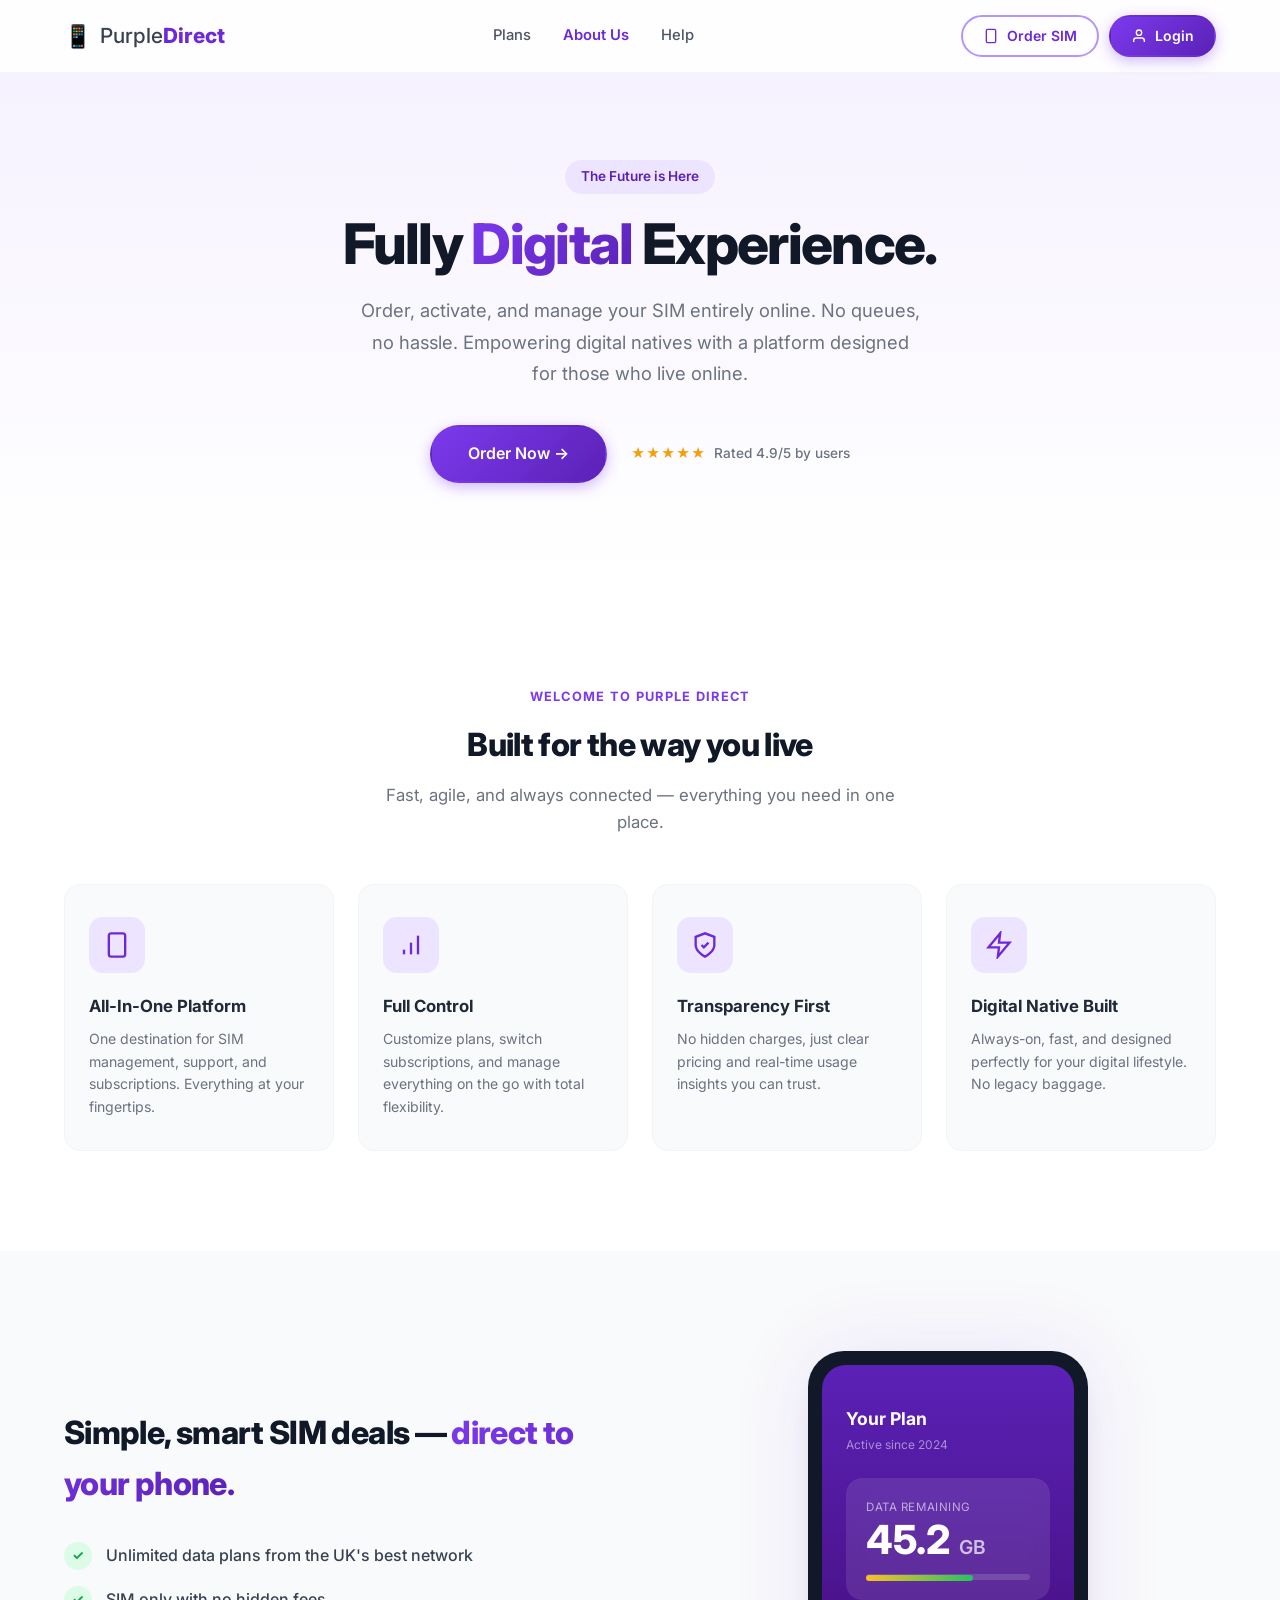
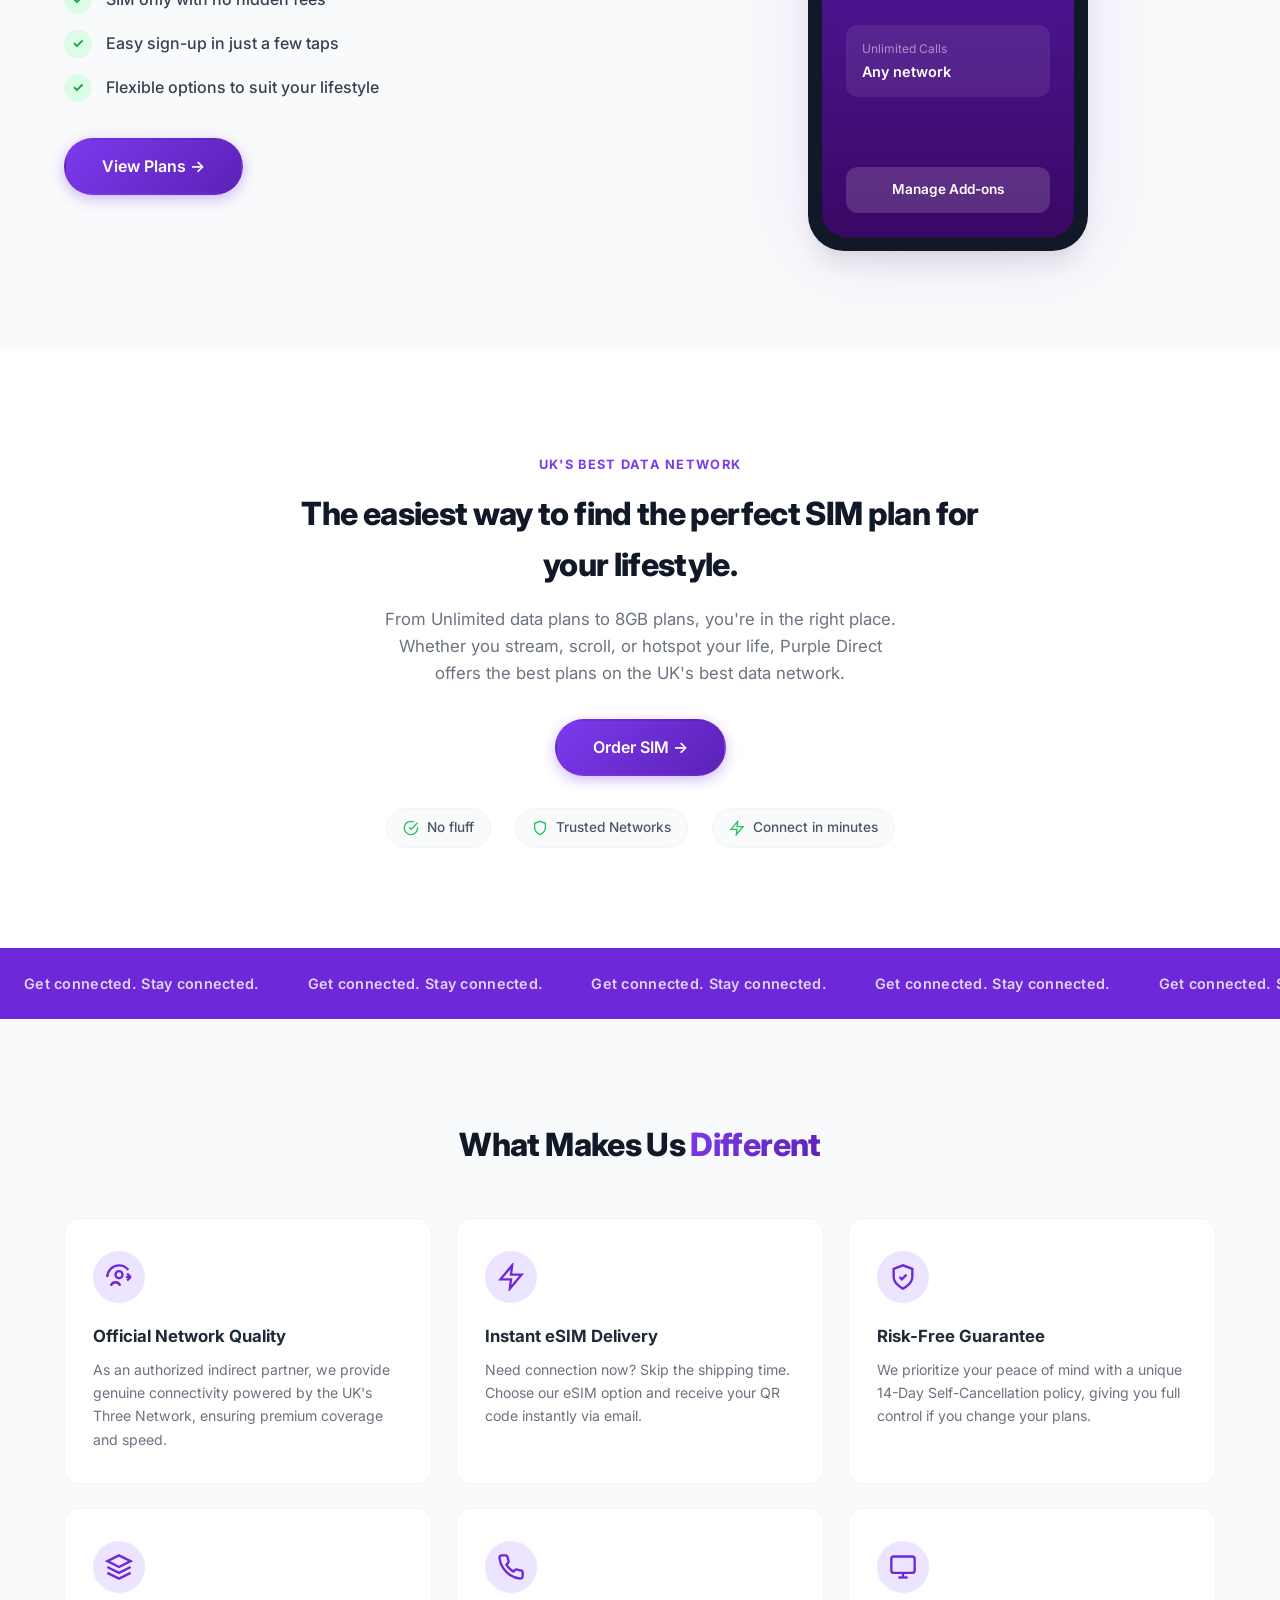
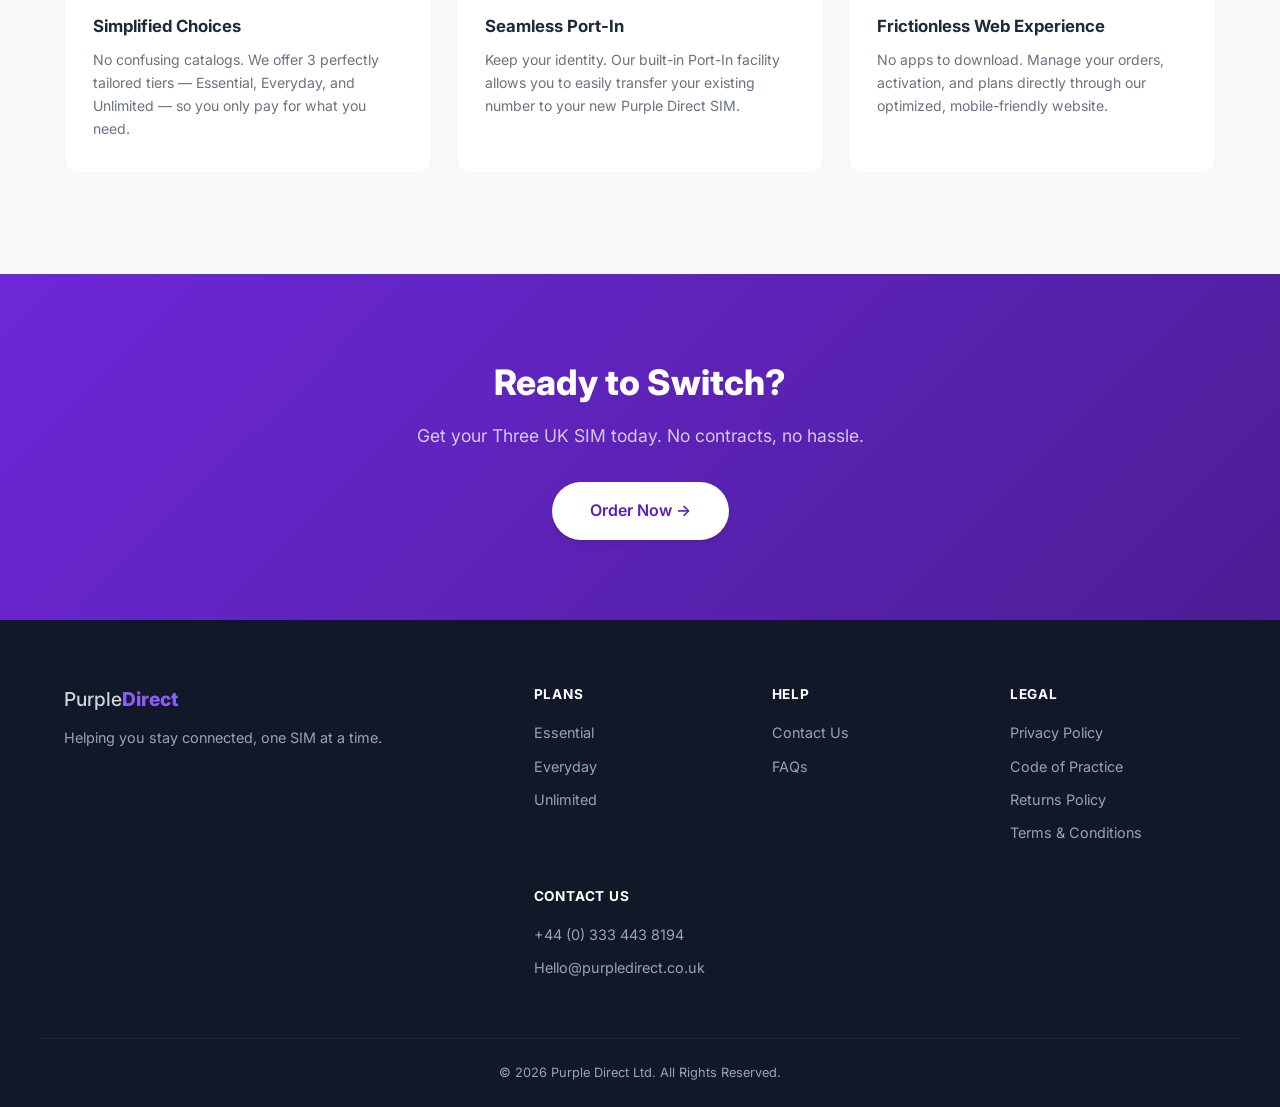
==== about.html @ 7a02f91c "redesign: about us, login, homepage, sim plan menu" ====
<!DOCTYPE html>
<html lang="en">
<head>
  <meta charset="UTF-8">
  <meta name="viewport" content="width=device-width, initial-scale=1.0">
  <title>About Us - Purple Direct</title>
  <link rel="preconnect" href="https://fonts.googleapis.com">
  <link href="https://fonts.googleapis.com/css2?family=Inter:wght@400;500;600;700;800&display=swap" rel="stylesheet">
  <link rel="stylesheet" href="styles.css">
</head>
<body>

  <!-- Header -->
  <header class="header">
    <div class="container header-inner">
      <a href="index.html" class="logo">
        <span class="logo-icon">📱</span>
        <span class="logo-text">Purple<span class="logo-bold">Direct</span></span>
      </a>
      <nav class="nav">
        <a href="index.html#plans" class="nav-link">Plans</a>
        <a href="about.html" class="nav-link nav-link-active">About Us</a>
        <a href="index.html#faq" class="nav-link">Help</a>
      </nav>
      <div class="header-actions">
        <a href="#" class="btn btn-outline btn-sm">
          <svg width="16" height="16" viewBox="0 0 24 24" fill="none" stroke="currentColor" stroke-width="2"><rect x="5" y="2" width="14" height="20" rx="2"/><line x1="12" y1="18" x2="12" y2="18.01"/></svg>
          Order SIM
        </a>
        <a href="login.html" class="btn btn-primary btn-sm">
          <svg width="16" height="16" viewBox="0 0 24 24" fill="none" stroke="currentColor" stroke-width="2"><path d="M20 21v-2a4 4 0 00-4-4H8a4 4 0 00-4 4v2"/><circle cx="12" cy="7" r="4"/></svg>
          Login
        </a>
      </div>
      <button class="mobile-menu-btn" aria-label="Menu">
        <span></span><span></span><span></span>
      </button>
    </div>
  </header>

  <!-- About Hero -->
  <section class="about-hero">
    <div class="container">
      <div class="about-hero-inner">
        <span class="hero-badge">The Future is Here</span>
        <h1 class="about-hero-title">Fully <span class="text-gradient">Digital</span> Experience.</h1>
        <p class="about-hero-subtitle">Order, activate, and manage your SIM entirely online. No queues, no hassle. Empowering digital natives with a platform designed for those who live online.</p>
        <div class="about-hero-actions">
          <a href="index.html#plans" class="btn btn-primary btn-lg">Order Now →</a>
          <div class="about-hero-rating">
            <span class="hero-stars">★★★★★</span>
            <span class="about-rating-text">Rated 4.9/5 by users</span>
          </div>
        </div>
      </div>
    </div>
  </section>

  <!-- Welcome / Values -->
  <section class="about-values">
    <div class="container">
      <div class="section-header">
        <span class="section-eyebrow">Welcome to Purple Direct</span>
        <h2 class="section-title">Built for the way you live</h2>
        <p class="section-subtitle">Fast, agile, and always connected — everything you need in one place.</p>
      </div>
      <div class="values-grid">
        <div class="value-card">
          <div class="value-icon">
            <svg width="28" height="28" viewBox="0 0 24 24" fill="none" stroke="currentColor" stroke-width="2"><rect x="5" y="2" width="14" height="20" rx="2"/><line x1="12" y1="18" x2="12" y2="18.01"/></svg>
          </div>
          <h3 class="value-title">All-In-One Platform</h3>
          <p class="value-desc">One destination for SIM management, support, and subscriptions. Everything at your fingertips.</p>
        </div>
        <div class="value-card">
          <div class="value-icon">
            <svg width="28" height="28" viewBox="0 0 24 24" fill="none" stroke="currentColor" stroke-width="2"><path d="M12 20V10"/><path d="M18 20V4"/><path d="M6 20v-4"/></svg>
          </div>
          <h3 class="value-title">Full Control</h3>
          <p class="value-desc">Customize plans, switch subscriptions, and manage everything on the go with total flexibility.</p>
        </div>
        <div class="value-card">
          <div class="value-icon">
            <svg width="28" height="28" viewBox="0 0 24 24" fill="none" stroke="currentColor" stroke-width="2"><path d="M12 22s8-4 8-10V5l-8-3-8 3v7c0 6 8 10 8 10z"/><path d="M9 12l2 2 4-4"/></svg>
          </div>
          <h3 class="value-title">Transparency First</h3>
          <p class="value-desc">No hidden charges, just clear pricing and real-time usage insights you can trust.</p>
        </div>
        <div class="value-card">
          <div class="value-icon">
            <svg width="28" height="28" viewBox="0 0 24 24" fill="none" stroke="currentColor" stroke-width="2"><path d="M13 2L3 14h9l-1 8 10-12h-9l1-8z"/></svg>
          </div>
          <h3 class="value-title">Digital Native Built</h3>
          <p class="value-desc">Always-on, fast, and designed perfectly for your digital lifestyle. No legacy baggage.</p>
        </div>
      </div>
    </div>
  </section>

  <!-- Benefits / Checklist -->
  <section class="about-benefits">
    <div class="container">
      <div class="about-benefits-inner">
        <div class="about-benefits-content">
          <h2 class="section-title">Simple, smart SIM deals — <span class="text-gradient">direct to your phone.</span></h2>
          <ul class="benefits-list">
            <li>
              <span class="benefit-check">✓</span>
              <span>Unlimited data plans from the UK's best network</span>
            </li>
            <li>
              <span class="benefit-check">✓</span>
              <span>SIM only with no hidden fees</span>
            </li>
            <li>
              <span class="benefit-check">✓</span>
              <span>Easy sign-up in just a few taps</span>
            </li>
            <li>
              <span class="benefit-check">✓</span>
              <span>Flexible options to suit your lifestyle</span>
            </li>
          </ul>
          <a href="index.html#plans" class="btn btn-primary btn-lg">View Plans →</a>
        </div>
        <div class="about-benefits-visual">
          <div class="phone-mockup">
            <div class="phone-mockup-frame">
              <div class="phone-mockup-screen">
                <div class="mockup-header">
                  <span class="mockup-greeting">Your Plan</span>
                  <span class="mockup-since">Active since 2024</span>
                </div>
                <div class="mockup-data-card">
                  <div class="mockup-data-label">Data Remaining</div>
                  <div class="mockup-data-value">45.2 <span>GB</span></div>
                  <div class="mockup-data-bar">
                    <div class="mockup-data-fill" style="width: 65%"></div>
                  </div>
                </div>
                <div class="mockup-info-row">
                  <div class="mockup-info-item">
                    <div class="mockup-info-label">Unlimited Calls</div>
                    <div class="mockup-info-value">Any network</div>
                  </div>
                </div>
                <div class="mockup-btn">Manage Add-ons</div>
              </div>
            </div>
          </div>
        </div>
      </div>
    </div>
  </section>

  <!-- Find Perfect Plan -->
  <section class="about-perfect-plan">
    <div class="container">
      <div class="perfect-plan-inner">
        <span class="section-eyebrow">UK's Best Data Network</span>
        <h2 class="section-title">The easiest way to find the perfect SIM plan for your lifestyle.</h2>
        <p class="section-subtitle">From Unlimited data plans to 8GB plans, you're in the right place. Whether you stream, scroll, or hotspot your life, Purple Direct offers the best plans on the UK's best data network.</p>
        <div class="perfect-plan-actions">
          <a href="index.html#plans" class="btn btn-primary btn-lg">Order SIM →</a>
        </div>
        <div class="perfect-plan-badges">
          <div class="trust-badge">
            <svg width="16" height="16" viewBox="0 0 24 24" fill="none" stroke="currentColor" stroke-width="2"><path d="M22 11.08V12a10 10 0 11-5.93-9.14"/><path d="M22 4L12 14.01l-3-3"/></svg>
            No fluff
          </div>
          <div class="trust-badge">
            <svg width="16" height="16" viewBox="0 0 24 24" fill="none" stroke="currentColor" stroke-width="2"><path d="M12 22s8-4 8-10V5l-8-3-8 3v7c0 6 8 10 8 10z"/></svg>
            Trusted Networks
          </div>
          <div class="trust-badge">
            <svg width="16" height="16" viewBox="0 0 24 24" fill="none" stroke="currentColor" stroke-width="2"><path d="M13 2L3 14h9l-1 8 10-12h-9l1-8z"/></svg>
            Connect in minutes
          </div>
        </div>
      </div>
    </div>
  </section>

  <!-- Marquee -->
  <section class="marquee-section">
    <div class="marquee-track">
      <div class="marquee-content">
        <span>Get connected. Stay connected.</span>
        <span>Get connected. Stay connected.</span>
        <span>Get connected. Stay connected.</span>
        <span>Get connected. Stay connected.</span>
        <span>Get connected. Stay connected.</span>
        <span>Get connected. Stay connected.</span>
        <span>Get connected. Stay connected.</span>
        <span>Get connected. Stay connected.</span>
        <span>Get connected. Stay connected.</span>
        <span>Get connected. Stay connected.</span>
      </div>
      <div class="marquee-content" aria-hidden="true">
        <span>Get connected. Stay connected.</span>
        <span>Get connected. Stay connected.</span>
        <span>Get connected. Stay connected.</span>
        <span>Get connected. Stay connected.</span>
        <span>Get connected. Stay connected.</span>
        <span>Get connected. Stay connected.</span>
        <span>Get connected. Stay connected.</span>
        <span>Get connected. Stay connected.</span>
        <span>Get connected. Stay connected.</span>
        <span>Get connected. Stay connected.</span>
      </div>
    </div>
  </section>

  <!-- What Makes Us Different -->
  <section class="about-differentiators">
    <div class="container">
      <div class="section-header">
        <h2 class="section-title">What Makes Us <span class="text-gradient">Different</span></h2>
      </div>
      <div class="diff-grid">
        <div class="diff-card">
          <div class="diff-icon">
            <svg width="28" height="28" viewBox="0 0 24 24" fill="none" stroke="currentColor" stroke-width="2"><path d="M2 12C2 6.5 6.5 2 12 2a10 10 0 018 4"/><path d="M5 19.5C5.5 18 7 16.5 9 16.5s3.5 1.5 4 3"/><circle cx="12" cy="10" r="3"/><path d="M22 12h-4"/><path d="M22 12l-3-3"/><path d="M22 12l-3 3"/></svg>
          </div>
          <h3 class="diff-title">Official Network Quality</h3>
          <p class="diff-desc">As an authorized indirect partner, we provide genuine connectivity powered by the UK's Three Network, ensuring premium coverage and speed.</p>
        </div>
        <div class="diff-card">
          <div class="diff-icon">
            <svg width="28" height="28" viewBox="0 0 24 24" fill="none" stroke="currentColor" stroke-width="2"><path d="M13 2L3 14h9l-1 8 10-12h-9l1-8z"/></svg>
          </div>
          <h3 class="diff-title">Instant eSIM Delivery</h3>
          <p class="diff-desc">Need connection now? Skip the shipping time. Choose our eSIM option and receive your QR code instantly via email.</p>
        </div>
        <div class="diff-card">
          <div class="diff-icon">
            <svg width="28" height="28" viewBox="0 0 24 24" fill="none" stroke="currentColor" stroke-width="2"><path d="M12 22s8-4 8-10V5l-8-3-8 3v7c0 6 8 10 8 10z"/><path d="M9 12l2 2 4-4"/></svg>
          </div>
          <h3 class="diff-title">Risk-Free Guarantee</h3>
          <p class="diff-desc">We prioritize your peace of mind with a unique 14-Day Self-Cancellation policy, giving you full control if you change your plans.</p>
        </div>
        <div class="diff-card">
          <div class="diff-icon">
            <svg width="28" height="28" viewBox="0 0 24 24" fill="none" stroke="currentColor" stroke-width="2"><path d="M12 2L2 7l10 5 10-5-10-5z"/><path d="M2 17l10 5 10-5"/><path d="M2 12l10 5 10-5"/></svg>
          </div>
          <h3 class="diff-title">Simplified Choices</h3>
          <p class="diff-desc">No confusing catalogs. We offer 3 perfectly tailored tiers — Essential, Everyday, and Unlimited — so you only pay for what you need.</p>
        </div>
        <div class="diff-card">
          <div class="diff-icon">
            <svg width="28" height="28" viewBox="0 0 24 24" fill="none" stroke="currentColor" stroke-width="2"><path d="M22 16.92v3a2 2 0 01-2.18 2 19.79 19.79 0 01-8.63-3.07 19.5 19.5 0 01-6-6A19.79 19.79 0 012.12 4.18 2 2 0 014.11 2h3a2 2 0 012 1.72c.127.96.361 1.903.7 2.81a2 2 0 01-.45 2.11L8.09 9.91a16 16 0 006 6l1.27-1.27a2 2 0 012.11-.45c.907.339 1.85.573 2.81.7A2 2 0 0122 16.92z"/></svg>
          </div>
          <h3 class="diff-title">Seamless Port-In</h3>
          <p class="diff-desc">Keep your identity. Our built-in Port-In facility allows you to easily transfer your existing number to your new Purple Direct SIM.</p>
        </div>
        <div class="diff-card">
          <div class="diff-icon">
            <svg width="28" height="28" viewBox="0 0 24 24" fill="none" stroke="currentColor" stroke-width="2"><rect x="2" y="3" width="20" height="14" rx="2"/><line x1="8" y1="21" x2="16" y2="21"/><line x1="12" y1="17" x2="12" y2="21"/></svg>
          </div>
          <h3 class="diff-title">Frictionless Web Experience</h3>
          <p class="diff-desc">No apps to download. Manage your orders, activation, and plans directly through our optimized, mobile-friendly website.</p>
        </div>
      </div>
    </div>
  </section>

  <!-- CTA -->
  <section class="cta">
    <div class="container cta-inner">
      <h2 class="cta-title">Ready to Switch?</h2>
      <p class="cta-subtitle">Get your Three UK SIM today. No contracts, no hassle.</p>
      <a href="index.html#plans" class="btn btn-white btn-lg">Order Now →</a>
    </div>
  </section>

  <!-- Footer -->
  <footer class="footer">
    <div class="container footer-inner">
      <div class="footer-brand">
        <span class="logo-text">Purple<span class="logo-bold">Direct</span></span>
        <p class="footer-tagline">Helping you stay connected, one SIM at a time.</p>
      </div>
      <div class="footer-links">
        <div class="footer-col">
          <h5>Plans</h5>
          <a href="index.html#plans">Essential</a>
          <a href="index.html#plans">Everyday</a>
          <a href="index.html#plans">Unlimited</a>
        </div>
        <div class="footer-col">
          <h5>Help</h5>
          <a href="#">Contact Us</a>
          <a href="index.html#faq">FAQs</a>
        </div>
        <div class="footer-col">
          <h5>Legal</h5>
          <a href="#">Privacy Policy</a>
          <a href="#">Code of Practice</a>
          <a href="#">Returns Policy</a>
          <a href="#">Terms & Conditions</a>
        </div>
        <div class="footer-col">
          <h5>Contact Us</h5>
          <a href="tel:+4403334438194">+44 (0) 333 443 8194</a>
          <a href="mailto:Hello@purpledirect.co.uk">Hello@purpledirect.co.uk</a>
        </div>
      </div>
    </div>
    <div class="container footer-bottom">
      <p>&copy; 2026 Purple Direct Ltd. All Rights Reserved.</p>
    </div>
  </footer>

</body>
</html>
---- styles.css ----
/* ============================================
   PURPLE DIRECT - Design System & Styles
   ============================================ */

:root {
  --purple-50: #f5f0ff;
  --purple-100: #ede5ff;
  --purple-200: #d4c4ff;
  --purple-300: #b495ff;
  --purple-400: #8b5cf6;
  --purple-500: #7c3aed;
  --purple-600: #6d28d9;
  --purple-700: #5b21b6;
  --purple-800: #4c1d95;
  --purple-900: #3b0764;

  --gold-400: #fbbf24;
  --gold-500: #f59e0b;

  --green-500: #22c55e;

  --gray-50: #f9fafb;
  --gray-100: #f3f4f6;
  --gray-200: #e5e7eb;
  --gray-300: #d1d5db;
  --gray-400: #9ca3af;
  --gray-500: #6b7280;
  --gray-600: #4b5563;
  --gray-700: #374151;
  --gray-800: #1f2937;
  --gray-900: #111827;

  --white: #ffffff;
  --shadow-sm: 0 1px 2px rgba(0,0,0,0.05);
  --shadow-md: 0 4px 6px -1px rgba(0,0,0,0.07), 0 2px 4px -2px rgba(0,0,0,0.05);
  --shadow-lg: 0 10px 15px -3px rgba(0,0,0,0.08), 0 4px 6px -4px rgba(0,0,0,0.04);
  --shadow-xl: 0 20px 25px -5px rgba(0,0,0,0.08), 0 8px 10px -6px rgba(0,0,0,0.04);

  --radius-sm: 8px;
  --radius-md: 12px;
  --radius-lg: 16px;
  --radius-xl: 24px;
  --radius-full: 9999px;
}

/* Reset */
*, *::before, *::after {
  margin: 0;
  padding: 0;
  box-sizing: border-box;
}

html {
  scroll-behavior: smooth;
}

body {
  font-family: 'Inter', -apple-system, BlinkMacSystemFont, sans-serif;
  color: var(--gray-800);
  background: var(--white);
  line-height: 1.6;
  -webkit-font-smoothing: antialiased;
}

img {
  max-width: 100%;
  display: block;
}

a {
  text-decoration: none;
  color: inherit;
}

/* ============================================
   Layout
   ============================================ */

.container {
  max-width: 1200px;
  margin: 0 auto;
  padding: 0 24px;
}

.section-header {
  text-align: center;
  margin-bottom: 48px;
}

.section-title {
  font-size: 2rem;
  font-weight: 800;
  color: var(--gray-900);
  margin-bottom: 12px;
  letter-spacing: -0.02em;
}

.section-subtitle {
  font-size: 1.05rem;
  color: var(--gray-500);
  max-width: 520px;
  margin: 0 auto;
}

/* ============================================
   Buttons
   ============================================ */

.btn {
  display: inline-flex;
  align-items: center;
  justify-content: center;
  font-family: inherit;
  font-weight: 600;
  border: 2px solid transparent;
  cursor: pointer;
  transition: all 0.2s ease;
  gap: 8px;
  white-space: nowrap;
}

.btn-sm {
  padding: 8px 20px;
  font-size: 0.875rem;
  border-radius: var(--radius-full);
}

.btn-md {
  padding: 12px 28px;
  font-size: 0.95rem;
  border-radius: var(--radius-full);
}

.btn-lg {
  padding: 14px 36px;
  font-size: 1rem;
  border-radius: var(--radius-full);
}

.btn-primary {
  background: linear-gradient(135deg, var(--purple-500), var(--purple-700));
  color: var(--white);
  border-color: transparent;
  box-shadow: 0 4px 14px rgba(124, 58, 237, 0.35);
}

.btn-primary:hover {
  background: linear-gradient(135deg, var(--purple-600), var(--purple-800));
  box-shadow: 0 6px 20px rgba(124, 58, 237, 0.45);
  transform: translateY(-1px);
}

.btn-outline {
  background: transparent;
  color: var(--purple-600);
  border-color: var(--purple-300);
}

.btn-outline:hover {
  background: var(--purple-50);
  border-color: var(--purple-500);
}

.btn-white {
  background: var(--white);
  color: var(--purple-700);
  border-color: transparent;
  box-shadow: var(--shadow-md);
}

.btn-white:hover {
  transform: translateY(-1px);
  box-shadow: var(--shadow-lg);
}

.btn-block {
  width: 100%;
  padding: 12px 24px;
  font-size: 0.95rem;
  border-radius: var(--radius-full);
}

/* ============================================
   Header
   ============================================ */

.header {
  position: fixed;
  top: 0;
  left: 0;
  right: 0;
  z-index: 100;
  background: rgba(255, 255, 255, 0.85);
  backdrop-filter: blur(16px);
  border-bottom: 1px solid var(--gray-100);
}

.header-inner {
  display: flex;
  align-items: center;
  justify-content: space-between;
  height: 72px;
}

.logo {
  display: flex;
  align-items: center;
  gap: 8px;
}

.logo-icon {
  font-size: 1.4rem;
}

.logo-text {
  font-size: 1.3rem;
  font-weight: 500;
  color: var(--gray-700);
}

.logo-bold {
  font-weight: 800;
  color: var(--purple-600);
}

.nav {
  display: flex;
  gap: 32px;
}

.nav-link {
  font-size: 0.925rem;
  font-weight: 500;
  color: var(--gray-600);
  transition: color 0.2s;
}

.nav-link:hover {
  color: var(--purple-600);
}

.mobile-menu-btn {
  display: none;
  flex-direction: column;
  gap: 5px;
  background: none;
  border: none;
  cursor: pointer;
  padding: 4px;
}

.mobile-menu-btn span {
  width: 24px;
  height: 2px;
  background: var(--gray-700);
  border-radius: 2px;
}

.header-actions {
  display: flex;
  gap: 10px;
}

/* ============================================
   Nav Dropdown & Mega Menu
   ============================================ */

.nav-dropdown {
  position: relative;
}

.nav-link-trigger {
  display: inline-flex;
  align-items: center;
  gap: 4px;
  background: none;
  border: 1px solid var(--purple-200);
  border-radius: var(--radius-full);
  padding: 6px 16px;
  font-family: inherit;
  font-size: 0.925rem;
  font-weight: 600;
  color: var(--purple-600);
  cursor: pointer;
  transition: all 0.2s;
}

.nav-link-trigger:hover {
  background: var(--purple-50);
  border-color: var(--purple-400);
}

.nav-dropdown.open .nav-link-trigger {
  background: var(--purple-50);
  border-color: var(--purple-500);
}

.nav-chevron {
  transition: transform 0.25s ease;
}

.nav-dropdown.open .nav-chevron {
  transform: rotate(180deg);
}

.mega-dropdown {
  position: absolute;
  top: calc(100% + 16px);
  left: 50%;
  transform: translateX(-50%) translateY(8px);
  width: 680px;
  background: var(--white);
  border: 1px solid var(--gray-200);
  border-radius: var(--radius-lg);
  box-shadow: 0 25px 50px -12px rgba(0,0,0,0.12), 0 0 0 1px rgba(0,0,0,0.03);
  opacity: 0;
  visibility: hidden;
  pointer-events: none;
  transition: all 0.25s cubic-bezier(0.16, 1, 0.3, 1);
  z-index: 200;
  overflow: hidden;
}

.nav-dropdown.open .mega-dropdown {
  opacity: 1;
  visibility: visible;
  pointer-events: all;
  transform: translateX(-50%) translateY(0);
}

.mega-dropdown-inner {
  display: grid;
  grid-template-columns: 180px 1fr;
}

/* Sidebar */
.mega-sidebar {
  background: var(--gray-50);
  border-right: 1px solid var(--gray-100);
  padding: 20px 0;
}

.mega-sidebar-label {
  font-size: 0.7rem;
  font-weight: 700;
  text-transform: uppercase;
  letter-spacing: 0.08em;
  color: var(--gray-400);
  padding: 0 20px;
  margin-bottom: 12px;
}

.mega-sidebar-item {
  display: flex;
  align-items: center;
  gap: 10px;
  width: 100%;
  padding: 12px 20px;
  background: none;
  border: none;
  font-family: inherit;
  font-size: 0.9rem;
  font-weight: 500;
  color: var(--gray-600);
  cursor: pointer;
  transition: all 0.15s;
  position: relative;
}

.mega-sidebar-item:hover {
  background: var(--gray-100);
  color: var(--gray-800);
}

.mega-sidebar-item.active {
  background: var(--white);
  color: var(--purple-700);
  font-weight: 600;
  box-shadow: inset 3px 0 0 var(--purple-500);
}

.mega-sidebar-icon {
  display: flex;
  align-items: center;
  justify-content: center;
  width: 32px;
  height: 32px;
  border-radius: 8px;
  background: var(--gray-100);
  color: var(--gray-500);
  flex-shrink: 0;
}

.mega-sidebar-item.active .mega-sidebar-icon {
  background: var(--purple-100);
  color: var(--purple-600);
}

/* Plan Cards */
.mega-content {
  padding: 24px 28px;
  position: relative;
  min-height: 380px;
}

.mega-plan-card {
  display: none;
  animation: fadeInCard 0.3s ease;
}

.mega-plan-card.visible {
  display: block;
}

@keyframes fadeInCard {
  from { opacity: 0; transform: translateY(6px); }
  to { opacity: 1; transform: translateY(0); }
}

.mega-plan-header {
  display: flex;
  align-items: flex-start;
  gap: 20px;
  margin-bottom: 24px;
  padding-bottom: 20px;
  border-bottom: 1px solid var(--gray-100);
}

.mega-plan-badge {
  display: inline-block;
  padding: 5px 16px;
  border-radius: var(--radius-full);
  font-size: 0.72rem;
  font-weight: 700;
  letter-spacing: 0.06em;
}

.badge-purple {
  background: var(--purple-100);
  color: var(--purple-700);
}

.badge-green {
  background: #dcfce7;
  color: #15803d;
}

.badge-amber {
  background: #fef3c7;
  color: #b45309;
}

.mega-plan-pricing {
  flex: 1;
}

.mega-plan-data-tag {
  display: inline-block;
  background: linear-gradient(135deg, var(--gold-400), var(--gold-500));
  color: var(--gray-900);
  font-size: 0.85rem;
  font-weight: 700;
  padding: 6px 18px;
  border-radius: var(--radius-sm);
  margin-bottom: 8px;
}

.mega-plan-price-row {
  display: flex;
  align-items: center;
  gap: 10px;
  margin-bottom: 2px;
}

.mega-plan-was {
  font-size: 0.85rem;
  color: var(--gray-400);
  text-decoration: line-through;
}

.mega-plan-save {
  font-size: 0.7rem;
  font-weight: 700;
  color: #dc2626;
  background: #fef2f2;
  padding: 2px 10px;
  border-radius: var(--radius-full);
}

.mega-plan-price {
  font-size: 2rem;
  font-weight: 800;
  color: var(--gray-900);
  letter-spacing: -0.02em;
}

.mega-plan-price span {
  font-size: 0.95rem;
  font-weight: 500;
  color: var(--gray-400);
}

.mega-plan-term {
  font-size: 0.8rem;
  color: var(--gray-400);
}

/* Feature Grid */
.mega-plan-features {
  display: grid;
  grid-template-columns: repeat(3, 1fr);
  gap: 12px;
  margin-bottom: 24px;
}

.mega-feature {
  display: flex;
  flex-direction: column;
  align-items: center;
  text-align: center;
  gap: 8px;
  padding: 14px 8px;
  background: var(--gray-50);
  border-radius: var(--radius-md);
  border: 1px solid var(--gray-100);
  transition: all 0.2s;
}

.mega-feature:hover {
  background: var(--purple-50);
  border-color: var(--purple-200);
}

.mega-feature-icon {
  width: 44px;
  height: 44px;
  border-radius: 50%;
  background: var(--white);
  color: var(--purple-500);
  display: flex;
  align-items: center;
  justify-content: center;
  box-shadow: var(--shadow-sm);
}

.mega-feature span {
  font-size: 0.68rem;
  font-weight: 700;
  color: var(--gray-600);
  letter-spacing: 0.03em;
  text-transform: uppercase;
}

.mega-plan-cta {
  margin-top: 4px;
}

/* ============================================
   Hero
   ============================================ */

.hero {
  position: relative;
  padding: 140px 0 80px;
  overflow: hidden;
  background: linear-gradient(180deg, var(--purple-50) 0%, var(--white) 100%);
}

.hero-inner {
  display: grid;
  grid-template-columns: 1fr 1fr;
  gap: 60px;
  align-items: center;
}

.hero-badge {
  display: inline-block;
  padding: 6px 16px;
  background: var(--purple-100);
  color: var(--purple-700);
  font-size: 0.85rem;
  font-weight: 600;
  border-radius: var(--radius-full);
  margin-bottom: 20px;
}

.hero-title {
  font-size: 3.5rem;
  font-weight: 800;
  line-height: 1.1;
  letter-spacing: -0.03em;
  color: var(--gray-900);
  margin-bottom: 20px;
}

.text-gradient {
  background: linear-gradient(135deg, var(--purple-500), var(--purple-700));
  -webkit-background-clip: text;
  -webkit-text-fill-color: transparent;
  background-clip: text;
}

.hero-subtitle {
  font-size: 1.15rem;
  color: var(--gray-500);
  line-height: 1.7;
  margin-bottom: 32px;
  max-width: 460px;
}

.hero-actions {
  display: flex;
  gap: 16px;
  margin-bottom: 40px;
}

.hero-trust {
  display: flex;
  align-items: center;
  gap: 12px;
}

.hero-trust-avatars {
  display: flex;
}

.avatar {
  width: 36px;
  height: 36px;
  border-radius: 50%;
  background: var(--purple-200);
  color: var(--purple-700);
  font-weight: 700;
  font-size: 0.8rem;
  display: flex;
  align-items: center;
  justify-content: center;
  border: 2px solid var(--white);
  margin-left: -8px;
}

.avatar:first-child {
  margin-left: 0;
}

.hero-stars {
  color: var(--gold-500);
  font-size: 0.85rem;
  letter-spacing: 1px;
}

.hero-trust-text span {
  font-size: 0.825rem;
  color: var(--gray-500);
}

/* Hero Visual */
.hero-visual {
  display: flex;
  justify-content: center;
  align-items: center;
}

.hero-card-stack {
  position: relative;
  width: 340px;
  height: 420px;
}

.hero-phone {
  position: absolute;
  top: 50%;
  left: 50%;
  transform: translate(-50%, -50%);
  width: 220px;
  height: 380px;
  background: var(--gray-900);
  border-radius: 32px;
  padding: 12px;
  box-shadow: var(--shadow-xl), 0 0 60px rgba(124, 58, 237, 0.15);
}

.phone-screen {
  width: 100%;
  height: 100%;
  background: linear-gradient(180deg, var(--purple-700) 0%, var(--purple-900) 100%);
  border-radius: 22px;
  padding: 32px 20px;
  display: flex;
  flex-direction: column;
  gap: 32px;
}

.phone-status {
  display: flex;
  justify-content: space-between;
  align-items: center;
  color: rgba(255,255,255,0.7);
  font-size: 0.7rem;
  font-weight: 500;
}

.phone-5g {
  background: var(--gold-500);
  color: var(--gray-900);
  padding: 2px 8px;
  border-radius: var(--radius-full);
  font-weight: 700;
  font-size: 0.65rem;
}

.phone-data {
  text-align: center;
  color: var(--white);
}

.phone-data-label {
  font-size: 0.75rem;
  opacity: 0.7;
  margin-bottom: 4px;
}

.phone-data-value {
  font-size: 2.2rem;
  font-weight: 800;
  letter-spacing: -0.02em;
}

.phone-data-bar {
  width: 100%;
  height: 6px;
  background: rgba(255,255,255,0.2);
  border-radius: var(--radius-full);
  margin-top: 16px;
}

.phone-data-fill {
  width: 100%;
  height: 100%;
  background: linear-gradient(90deg, var(--gold-400), var(--green-500));
  border-radius: var(--radius-full);
}

.hero-sim-card {
  position: absolute;
  width: 80px;
  height: 54px;
  border-radius: 10px;
  box-shadow: var(--shadow-lg);
}

.sim-1 {
  background: linear-gradient(135deg, #f59e0b, #f97316);
  top: 30px;
  right: 10px;
  transform: rotate(15deg);
}

.sim-2 {
  background: linear-gradient(135deg, var(--purple-400), var(--purple-600));
  bottom: 60px;
  left: 0;
  transform: rotate(-10deg);
}

.sim-3 {
  background: linear-gradient(135deg, var(--green-500), #059669);
  bottom: 20px;
  right: 20px;
  transform: rotate(8deg);
}

.hero-bg-blur {
  position: absolute;
  width: 500px;
  height: 500px;
  background: radial-gradient(circle, rgba(124, 58, 237, 0.1) 0%, transparent 70%);
  top: -100px;
  right: -100px;
  z-index: -1;
}

/* ============================================
   Pricing
   ============================================ */

.pricing {
  padding: 100px 0;
  background: var(--white);
}

.pricing-grid {
  display: grid;
  grid-template-columns: repeat(3, 1fr);
  gap: 24px;
  align-items: start;
}

.pricing-card {
  background: var(--white);
  border: 1px solid var(--gray-200);
  border-radius: var(--radius-lg);
  padding: 36px 28px;
  transition: all 0.3s ease;
  position: relative;
}

.pricing-card:hover {
  box-shadow: var(--shadow-lg);
  transform: translateY(-4px);
}

.pricing-card-featured {
  border: 2px solid var(--gold-400);
  box-shadow: var(--shadow-lg);
  padding: 48px 28px 36px;
  transform: scale(1.05);
  z-index: 2;
}

.pricing-card-featured:hover {
  transform: scale(1.05) translateY(-4px);
  box-shadow: var(--shadow-xl);
}

.pricing-badge {
  position: absolute;
  top: -14px;
  left: 50%;
  transform: translateX(-50%);
  background: linear-gradient(135deg, var(--gold-400), var(--gold-500));
  color: var(--gray-900);
  font-size: 0.72rem;
  font-weight: 700;
  padding: 6px 20px;
  border-radius: var(--radius-full);
  white-space: nowrap;
  letter-spacing: 0.05em;
}

.pricing-card-header {
  text-align: center;
  margin-bottom: 28px;
}

.plan-name {
  font-size: 1.15rem;
  font-weight: 700;
  color: var(--gray-700);
  margin-bottom: 8px;
}

.plan-price {
  display: flex;
  align-items: baseline;
  justify-content: center;
  gap: 2px;
  margin-bottom: 4px;
}

.price-currency {
  font-size: 1.3rem;
  font-weight: 700;
  color: var(--purple-600);
}

.pricing-card-featured .price-currency,
.pricing-card-featured .price-amount {
  color: var(--gold-500);
}

.price-amount {
  font-size: 2.8rem;
  font-weight: 800;
  color: var(--purple-600);
  line-height: 1;
  letter-spacing: -0.02em;
}

.price-period {
  font-size: 0.95rem;
  color: var(--gray-400);
  font-weight: 500;
}

.plan-desc {
  font-size: 0.85rem;
  color: var(--gray-400);
}

.plan-rating {
  display: flex;
  align-items: center;
  justify-content: center;
  gap: 6px;
  margin-top: 4px;
}

.stars {
  color: var(--gold-500);
  font-size: 0.9rem;
  letter-spacing: 1px;
}

.rating-value {
  font-size: 0.85rem;
  font-weight: 600;
  color: var(--gray-600);
}

.plan-features {
  list-style: none;
  margin-bottom: 28px;
  display: flex;
  flex-direction: column;
  gap: 12px;
}

.plan-features li {
  display: flex;
  align-items: center;
  gap: 10px;
  font-size: 0.925rem;
  font-weight: 500;
  color: var(--gray-700);
}

.check {
  color: var(--green-500);
  font-weight: 700;
  font-size: 1rem;
}

/* ============================================
   How It Works
   ============================================ */

.how-it-works {
  padding: 100px 0;
  background: var(--gray-50);
}

.how-it-works .section-title {
  text-align: center;
  margin-bottom: 52px;
}

.steps-grid {
  display: grid;
  grid-template-columns: repeat(4, 1fr);
  gap: 28px;
}

.step-card {
  text-align: center;
  padding: 32px 20px;
  background: var(--white);
  border-radius: var(--radius-lg);
  box-shadow: var(--shadow-sm);
  transition: all 0.3s ease;
}

.step-card:hover {
  box-shadow: var(--shadow-md);
  transform: translateY(-4px);
}

.step-icon {
  width: 60px;
  height: 60px;
  border-radius: 50%;
  background: var(--purple-100);
  color: var(--purple-600);
  display: flex;
  align-items: center;
  justify-content: center;
  margin: 0 auto 20px;
}

.step-title {
  font-size: 1rem;
  font-weight: 700;
  color: var(--gray-800);
  margin-bottom: 8px;
}

.step-desc {
  font-size: 0.85rem;
  color: var(--gray-500);
  line-height: 1.6;
}

.steps-cta {
  text-align: center;
  margin-top: 44px;
}

/* ============================================
   Testimonial
   ============================================ */

.testimonial {
  padding: 80px 0;
  background: var(--white);
}

.testimonial-inner {
  display: grid;
  grid-template-columns: 1fr 1fr;
  gap: 60px;
  align-items: center;
}

.testimonial-content {
  position: relative;
}

.testimonial-quote {
  font-size: 4rem;
  font-weight: 800;
  color: var(--purple-200);
  line-height: 1;
  font-family: Georgia, serif;
}

.testimonial-quote-end {
  text-align: right;
}

.testimonial-text {
  font-size: 1.25rem;
  line-height: 1.7;
  color: var(--gray-700);
  margin: -16px 0 0;
  padding: 0 8px;
}

.testimonial-author {
  display: flex;
  align-items: center;
  gap: 12px;
  margin-top: 24px;
}

.author-avatar {
  width: 44px;
  height: 44px;
  border-radius: 50%;
  background: var(--purple-100);
  color: var(--purple-600);
  font-weight: 700;
  display: flex;
  align-items: center;
  justify-content: center;
}

.author-name {
  font-weight: 700;
  color: var(--gray-800);
}

.author-location {
  font-size: 0.85rem;
  color: var(--gray-400);
}

/* Sim stack visual */
.testimonial-visual {
  display: flex;
  justify-content: center;
}

.sim-stack {
  position: relative;
  width: 280px;
  height: 220px;
}

.sim {
  position: absolute;
  width: 110px;
  height: 75px;
  border-radius: 12px;
  box-shadow: var(--shadow-lg);
}

.sim-orange {
  background: linear-gradient(135deg, #f97316, #fb923c);
  top: 10px;
  left: 20px;
  transform: rotate(-8deg);
}

.sim-purple {
  background: linear-gradient(135deg, var(--purple-500), var(--purple-700));
  top: 30px;
  left: 80px;
  transform: rotate(5deg);
  z-index: 2;
}

.sim-green {
  background: linear-gradient(135deg, #22c55e, #16a34a);
  top: 70px;
  left: 40px;
  transform: rotate(-3deg);
}

.sim-yellow {
  background: linear-gradient(135deg, #fbbf24, #f59e0b);
  top: 90px;
  left: 130px;
  transform: rotate(10deg);
}

.sim-blue {
  background: linear-gradient(135deg, #3b82f6, #2563eb);
  top: 50px;
  left: 160px;
  transform: rotate(-5deg);
  z-index: 1;
}

/* ============================================
   Networks
   ============================================ */

.networks {
  padding: 48px 0;
  border-top: 1px solid var(--gray-100);
  border-bottom: 1px solid var(--gray-100);
}

.networks-label {
  text-align: center;
  font-size: 0.85rem;
  color: var(--gray-400);
  margin-bottom: 20px;
  font-weight: 500;
  text-transform: uppercase;
  letter-spacing: 0.08em;
}

.networks-logos {
  display: flex;
  justify-content: center;
  align-items: center;
  gap: 48px;
}

.network-logo {
  font-size: 1.2rem;
  font-weight: 600;
  color: var(--gray-500);
  display: flex;
  align-items: center;
  gap: 6px;
}

.network-icon {
  font-weight: 800;
}

/* ============================================
   FAQ
   ============================================ */

.faq {
  padding: 100px 0;
  background: var(--white);
}

.faq .section-title {
  text-align: center;
  margin-bottom: 48px;
}

.faq-list {
  max-width: 720px;
  margin: 0 auto;
  display: flex;
  flex-direction: column;
  gap: 12px;
}

.faq-item {
  background: var(--gray-50);
  border: 1px solid var(--gray-100);
  border-radius: var(--radius-md);
  overflow: hidden;
  transition: all 0.2s ease;
}

.faq-item[open] {
  background: var(--white);
  border-color: var(--purple-200);
  box-shadow: var(--shadow-sm);
}

.faq-question {
  padding: 20px 24px;
  font-weight: 600;
  font-size: 0.95rem;
  color: var(--gray-800);
  cursor: pointer;
  list-style: none;
  display: flex;
  justify-content: space-between;
  align-items: center;
}

.faq-question::-webkit-details-marker {
  display: none;
}

.faq-question::after {
  content: '+';
  font-size: 1.4rem;
  font-weight: 400;
  color: var(--purple-500);
  transition: transform 0.2s;
}

.faq-item[open] .faq-question::after {
  content: '−';
}

.faq-answer {
  padding: 0 24px 20px;
  font-size: 0.9rem;
  color: var(--gray-500);
  line-height: 1.7;
}

/* ============================================
   CTA
   ============================================ */

.cta {
  padding: 80px 0;
  background: linear-gradient(135deg, var(--purple-600), var(--purple-800));
}

.cta-inner {
  text-align: center;
}

.cta-title {
  font-size: 2.2rem;
  font-weight: 800;
  color: var(--white);
  margin-bottom: 12px;
}

.cta-subtitle {
  font-size: 1.1rem;
  color: rgba(255,255,255,0.75);
  margin-bottom: 32px;
}

.cta-subtitle strong {
  color: var(--white);
}

/* ============================================
   Footer
   ============================================ */

.footer {
  padding: 64px 0 0;
  background: var(--gray-900);
  color: var(--gray-400);
}

.footer-inner {
  display: grid;
  grid-template-columns: 1.2fr 2fr;
  gap: 60px;
  padding-bottom: 48px;
}

.footer-brand .logo-text {
  color: var(--gray-300);
  font-size: 1.2rem;
}

.footer-brand .logo-bold {
  color: var(--purple-400);
}

.footer-tagline {
  font-size: 0.9rem;
  margin-top: 12px;
  line-height: 1.6;
}

.footer-links {
  display: grid;
  grid-template-columns: repeat(3, 1fr);
  gap: 32px;
}

.footer-col h5 {
  color: var(--white);
  font-size: 0.85rem;
  font-weight: 700;
  text-transform: uppercase;
  letter-spacing: 0.06em;
  margin-bottom: 16px;
}

.footer-col a {
  display: block;
  font-size: 0.9rem;
  color: var(--gray-400);
  margin-bottom: 10px;
  transition: color 0.2s;
}

.footer-col a:hover {
  color: var(--purple-400);
}

.footer-bottom {
  border-top: 1px solid var(--gray-800);
  padding: 24px 0;
  text-align: center;
  font-size: 0.8rem;
}

/* ============================================
   Responsive
   ============================================ */

@media (max-width: 1024px) {
  .hero-title {
    font-size: 2.8rem;
  }

  .pricing-grid {
    grid-template-columns: repeat(3, 1fr);
    gap: 16px;
  }

  .pricing-card-featured {
    transform: scale(1.02);
  }

  .steps-grid {
    grid-template-columns: repeat(2, 1fr);
  }
}

@media (max-width: 768px) {
  .nav,
  .header-actions {
    display: none;
  }

  .mobile-menu-btn {
    display: flex;
  }

  .hero {
    padding: 120px 0 60px;
  }

  .hero-inner {
    grid-template-columns: 1fr;
    gap: 40px;
    text-align: center;
  }

  .hero-title {
    font-size: 2.4rem;
  }

  .hero-subtitle {
    margin: 0 auto 32px;
  }

  .hero-actions {
    justify-content: center;
  }

  .hero-trust {
    justify-content: center;
  }

  .hero-visual {
    order: -1;
  }

  .hero-card-stack {
    width: 260px;
    height: 340px;
  }

  .hero-phone {
    width: 180px;
    height: 300px;
  }

  .pricing-grid {
    grid-template-columns: 1fr;
    max-width: 400px;
    margin: 0 auto;
  }

  .pricing-card-featured {
    transform: none;
    order: -1;
  }

  .steps-grid {
    grid-template-columns: 1fr 1fr;
    gap: 16px;
  }

  .testimonial-inner {
    grid-template-columns: 1fr;
    text-align: center;
  }

  .testimonial-author {
    justify-content: center;
  }

  .testimonial-visual {
    order: -1;
  }

  .section-title {
    font-size: 1.6rem;
  }

  .footer-inner {
    grid-template-columns: 1fr;
    gap: 40px;
  }

  .footer-links {
    grid-template-columns: repeat(3, 1fr);
  }
}

@media (max-width: 480px) {
  .hero-title {
    font-size: 2rem;
  }

  .hero-actions {
    flex-direction: column;
    align-items: center;
  }

  .steps-grid {
    grid-template-columns: 1fr;
  }

  .footer-links {
    grid-template-columns: 1fr;
  }

  .networks-logos {
    gap: 24px;
    flex-wrap: wrap;
  }
}

/* ============================================
   ABOUT US PAGE
   ============================================ */

.nav-link-active {
  color: var(--purple-600) !important;
  font-weight: 600;
}

.section-eyebrow {
  display: inline-block;
  font-size: 0.8rem;
  font-weight: 700;
  text-transform: uppercase;
  letter-spacing: 0.1em;
  color: var(--purple-500);
  margin-bottom: 12px;
}

/* About Hero */
.about-hero {
  padding: 160px 0 100px;
  background: linear-gradient(180deg, var(--purple-50) 0%, var(--white) 100%);
  text-align: center;
}

.about-hero-inner {
  max-width: 720px;
  margin: 0 auto;
}

.about-hero-title {
  font-size: 3.5rem;
  font-weight: 800;
  line-height: 1.1;
  letter-spacing: -0.03em;
  color: var(--gray-900);
  margin-bottom: 20px;
}

.about-hero-subtitle {
  font-size: 1.15rem;
  color: var(--gray-500);
  line-height: 1.7;
  margin-bottom: 36px;
  max-width: 560px;
  margin-left: auto;
  margin-right: auto;
}

.about-hero-actions {
  display: flex;
  align-items: center;
  justify-content: center;
  gap: 24px;
  flex-wrap: wrap;
}

.about-hero-rating {
  display: flex;
  align-items: center;
  gap: 8px;
}

.about-rating-text {
  font-size: 0.85rem;
  color: var(--gray-500);
  font-weight: 500;
}

/* Values Grid */
.about-values {
  padding: 100px 0;
  background: var(--white);
}

.values-grid {
  display: grid;
  grid-template-columns: repeat(4, 1fr);
  gap: 24px;
}

.value-card {
  padding: 32px 24px;
  background: var(--gray-50);
  border: 1px solid var(--gray-100);
  border-radius: var(--radius-lg);
  transition: all 0.3s ease;
}

.value-card:hover {
  background: var(--white);
  border-color: var(--purple-200);
  box-shadow: var(--shadow-lg);
  transform: translateY(-4px);
}

.value-icon {
  width: 56px;
  height: 56px;
  border-radius: 14px;
  background: var(--purple-100);
  color: var(--purple-600);
  display: flex;
  align-items: center;
  justify-content: center;
  margin-bottom: 20px;
}

.value-card:hover .value-icon {
  background: linear-gradient(135deg, var(--purple-500), var(--purple-700));
  color: var(--white);
}

.value-title {
  font-size: 1.05rem;
  font-weight: 700;
  color: var(--gray-800);
  margin-bottom: 8px;
}

.value-desc {
  font-size: 0.88rem;
  color: var(--gray-500);
  line-height: 1.6;
}

/* Benefits Section */
.about-benefits {
  padding: 100px 0;
  background: var(--gray-50);
}

.about-benefits-inner {
  display: grid;
  grid-template-columns: 1fr 1fr;
  gap: 80px;
  align-items: center;
}

.about-benefits-content .section-title {
  text-align: left;
  margin-bottom: 32px;
}

.benefits-list {
  list-style: none;
  display: flex;
  flex-direction: column;
  gap: 16px;
  margin-bottom: 36px;
}

.benefits-list li {
  display: flex;
  align-items: center;
  gap: 14px;
  font-size: 1rem;
  font-weight: 500;
  color: var(--gray-700);
}

.benefit-check {
  width: 28px;
  height: 28px;
  border-radius: 50%;
  background: #dcfce7;
  color: #16a34a;
  display: flex;
  align-items: center;
  justify-content: center;
  font-weight: 700;
  font-size: 0.85rem;
  flex-shrink: 0;
}

/* Phone Mockup */
.phone-mockup {
  display: flex;
  justify-content: center;
}

.phone-mockup-frame {
  width: 280px;
  height: 500px;
  background: var(--gray-900);
  border-radius: 36px;
  padding: 14px;
  box-shadow: var(--shadow-xl), 0 0 80px rgba(124, 58, 237, 0.12);
}

.phone-mockup-screen {
  width: 100%;
  height: 100%;
  background: linear-gradient(180deg, var(--purple-700), var(--purple-900));
  border-radius: 24px;
  padding: 40px 24px 24px;
  display: flex;
  flex-direction: column;
  gap: 24px;
}

.mockup-header {
  display: flex;
  flex-direction: column;
  gap: 2px;
}

.mockup-greeting {
  font-size: 1.1rem;
  font-weight: 700;
  color: var(--white);
}

.mockup-since {
  font-size: 0.75rem;
  color: rgba(255,255,255,0.5);
}

.mockup-data-card {
  background: rgba(255,255,255,0.1);
  border-radius: 16px;
  padding: 20px;
  backdrop-filter: blur(8px);
}

.mockup-data-label {
  font-size: 0.72rem;
  color: rgba(255,255,255,0.6);
  text-transform: uppercase;
  letter-spacing: 0.05em;
  margin-bottom: 4px;
}

.mockup-data-value {
  font-size: 2.5rem;
  font-weight: 800;
  color: var(--white);
  line-height: 1;
}

.mockup-data-value span {
  font-size: 1.2rem;
  font-weight: 600;
  opacity: 0.7;
}

.mockup-data-bar {
  width: 100%;
  height: 6px;
  background: rgba(255,255,255,0.15);
  border-radius: var(--radius-full);
  margin-top: 14px;
}

.mockup-data-fill {
  height: 100%;
  background: linear-gradient(90deg, var(--gold-400), var(--green-500));
  border-radius: var(--radius-full);
  transition: width 1s ease;
}

.mockup-info-row {
  display: flex;
  flex-direction: column;
  gap: 8px;
}

.mockup-info-item {
  background: rgba(255,255,255,0.08);
  border-radius: 12px;
  padding: 14px 16px;
}

.mockup-info-label {
  font-size: 0.75rem;
  color: rgba(255,255,255,0.5);
  margin-bottom: 2px;
}

.mockup-info-value {
  font-size: 0.9rem;
  font-weight: 600;
  color: var(--white);
}

.mockup-btn {
  background: rgba(255,255,255,0.15);
  border-radius: 12px;
  padding: 12px;
  text-align: center;
  font-size: 0.85rem;
  font-weight: 600;
  color: var(--white);
  margin-top: auto;
}

/* Perfect Plan Section */
.about-perfect-plan {
  padding: 100px 0;
  background: var(--white);
  text-align: center;
}

.perfect-plan-inner {
  max-width: 700px;
  margin: 0 auto;
}

.perfect-plan-inner .section-title {
  margin-bottom: 16px;
}

.perfect-plan-inner .section-subtitle {
  margin-bottom: 32px;
}

.perfect-plan-actions {
  margin-bottom: 32px;
}

.perfect-plan-badges {
  display: flex;
  justify-content: center;
  gap: 24px;
  flex-wrap: wrap;
}

.trust-badge {
  display: flex;
  align-items: center;
  gap: 8px;
  font-size: 0.85rem;
  font-weight: 500;
  color: var(--gray-600);
  padding: 8px 16px;
  background: var(--gray-50);
  border-radius: var(--radius-full);
  border: 1px solid var(--gray-100);
}

.trust-badge svg {
  color: var(--green-500);
}

/* Marquee */
.marquee-section {
  padding: 24px 0;
  background: var(--purple-600);
  overflow: hidden;
}

.marquee-track {
  display: flex;
  width: max-content;
  animation: marquee 30s linear infinite;
}

.marquee-content {
  display: flex;
  gap: 48px;
  padding: 0 24px;
}

.marquee-content span {
  font-size: 0.9rem;
  font-weight: 600;
  color: rgba(255,255,255,0.8);
  white-space: nowrap;
  letter-spacing: 0.02em;
}

@keyframes marquee {
  0% { transform: translateX(0); }
  100% { transform: translateX(-50%); }
}

/* Differentiators */
.about-differentiators {
  padding: 100px 0;
  background: var(--gray-50);
}

.diff-grid {
  display: grid;
  grid-template-columns: repeat(3, 1fr);
  gap: 24px;
}

.diff-card {
  background: var(--white);
  border: 1px solid var(--gray-100);
  border-radius: var(--radius-lg);
  padding: 32px 28px;
  transition: all 0.3s ease;
}

.diff-card:hover {
  border-color: var(--purple-200);
  box-shadow: var(--shadow-lg);
  transform: translateY(-4px);
}

.diff-icon {
  width: 52px;
  height: 52px;
  border-radius: 50%;
  background: var(--purple-100);
  color: var(--purple-600);
  display: flex;
  align-items: center;
  justify-content: center;
  margin-bottom: 20px;
}

.diff-card:hover .diff-icon {
  background: linear-gradient(135deg, var(--purple-500), var(--purple-700));
  color: var(--white);
}

.diff-title {
  font-size: 1.05rem;
  font-weight: 700;
  color: var(--gray-800);
  margin-bottom: 8px;
}

.diff-desc {
  font-size: 0.88rem;
  color: var(--gray-500);
  line-height: 1.65;
}

/* About Responsive */
@media (max-width: 1024px) {
  .values-grid {
    grid-template-columns: repeat(2, 1fr);
  }

  .diff-grid {
    grid-template-columns: repeat(2, 1fr);
  }
}

@media (max-width: 768px) {
  .about-hero {
    padding: 130px 0 70px;
  }

  .about-hero-title {
    font-size: 2.5rem;
  }

  .about-benefits-inner {
    grid-template-columns: 1fr;
    gap: 48px;
  }

  .about-benefits-content .section-title {
    text-align: center;
  }

  .about-benefits-content {
    text-align: center;
  }

  .benefits-list li {
    justify-content: center;
  }

  .about-benefits-content .btn {
    margin: 0 auto;
  }

  .about-benefits-visual {
    order: -1;
  }

  .values-grid {
    grid-template-columns: 1fr 1fr;
  }

  .diff-grid {
    grid-template-columns: 1fr;
  }

  .perfect-plan-badges {
    flex-direction: column;
    align-items: center;
  }
}

@media (max-width: 480px) {
  .about-hero-title {
    font-size: 2rem;
  }

  .values-grid {
    grid-template-columns: 1fr;
  }

  .about-hero-actions {
    flex-direction: column;
  }
}

/* ============================================
   LOGIN PAGE
   ============================================ */

.login-page {
  padding-top: 72px;
  min-height: 100vh;
}

.login-split {
  display: grid;
  grid-template-columns: 1fr 1fr;
  min-height: calc(100vh - 72px);
}

/* Left Brand Panel */
.login-brand-panel {
  background: linear-gradient(160deg, var(--purple-700), var(--purple-900));
  padding: 64px 56px;
  display: flex;
  flex-direction: column;
  justify-content: center;
  position: relative;
  overflow: hidden;
}

.login-brand-content {
  position: relative;
  z-index: 2;
}

.login-brand-badge {
  display: inline-block;
  padding: 6px 16px;
  background: rgba(255,255,255,0.12);
  color: rgba(255,255,255,0.8);
  font-size: 0.8rem;
  font-weight: 600;
  border-radius: var(--radius-full);
  margin-bottom: 28px;
  backdrop-filter: blur(4px);
  border: 1px solid rgba(255,255,255,0.1);
}

.login-brand-title {
  font-size: 3.2rem;
  font-weight: 800;
  line-height: 1.1;
  letter-spacing: -0.03em;
  color: var(--white);
  margin-bottom: 16px;
}

.login-brand-subtitle {
  font-size: 1.05rem;
  color: rgba(255,255,255,0.6);
  line-height: 1.7;
  max-width: 380px;
  margin-bottom: 48px;
}

.login-brand-features {
  display: flex;
  flex-direction: column;
  gap: 20px;
}

.login-brand-feature {
  display: flex;
  align-items: flex-start;
  gap: 14px;
}

.login-brand-feature-icon {
  width: 42px;
  height: 42px;
  border-radius: 12px;
  background: rgba(255,255,255,0.1);
  color: rgba(255,255,255,0.85);
  display: flex;
  align-items: center;
  justify-content: center;
  flex-shrink: 0;
  border: 1px solid rgba(255,255,255,0.08);
}

.login-brand-feature-title {
  font-size: 0.9rem;
  font-weight: 600;
  color: var(--white);
  margin-bottom: 2px;
}

.login-brand-feature-desc {
  font-size: 0.8rem;
  color: rgba(255,255,255,0.5);
}

.login-brand-footer {
  position: relative;
  z-index: 2;
  margin-top: 56px;
}

.login-brand-trust {
  display: flex;
  align-items: center;
  gap: 10px;
  font-size: 0.8rem;
  color: rgba(255,255,255,0.5);
}

.login-brand-trust .hero-stars {
  color: var(--gold-400);
  font-size: 0.8rem;
}

/* Decorative blurs */
.login-brand-blur {
  position: absolute;
  border-radius: 50%;
  z-index: 1;
}

.login-brand-blur-1 {
  width: 300px;
  height: 300px;
  background: radial-gradient(circle, rgba(139, 92, 246, 0.3) 0%, transparent 70%);
  bottom: -80px;
  right: -60px;
}

.login-brand-blur-2 {
  width: 200px;
  height: 200px;
  background: radial-gradient(circle, rgba(251, 191, 36, 0.12) 0%, transparent 70%);
  top: 40px;
  right: 60px;
}

/* Right Form Panel */
.login-form-panel {
  background: var(--white);
  display: flex;
  align-items: center;
  justify-content: center;
  padding: 64px 56px;
}

.login-form-wrapper {
  width: 100%;
  max-width: 420px;
}

.login-form-header {
  text-align: center;
  margin-bottom: 36px;
}

.login-form-icon {
  width: 64px;
  height: 64px;
  border-radius: 50%;
  background: var(--purple-50);
  color: var(--purple-500);
  display: flex;
  align-items: center;
  justify-content: center;
  margin: 0 auto 20px;
  border: 2px solid var(--purple-100);
}

.login-form-title {
  font-size: 1.6rem;
  font-weight: 800;
  color: var(--gray-900);
  margin-bottom: 8px;
  letter-spacing: -0.02em;
}

.login-form-subtitle {
  font-size: 0.92rem;
  color: var(--gray-500);
  line-height: 1.6;
}

/* Form Elements */
.login-form {
  display: flex;
  flex-direction: column;
  gap: 20px;
}

.form-group {
  display: flex;
  flex-direction: column;
  gap: 6px;
}

.form-label {
  font-size: 0.85rem;
  font-weight: 600;
  color: var(--gray-700);
}

.required {
  color: #ef4444;
}

.form-input-wrapper {
  position: relative;
}

.form-input-icon {
  position: absolute;
  left: 16px;
  top: 50%;
  transform: translateY(-50%);
  color: var(--gray-400);
  pointer-events: none;
}

.form-input {
  width: 100%;
  padding: 14px 16px 14px 46px;
  border: 1.5px solid var(--gray-200);
  border-radius: var(--radius-md);
  font-family: inherit;
  font-size: 0.95rem;
  color: var(--gray-800);
  background: var(--gray-50);
  transition: all 0.2s;
  outline: none;
}

.form-input::placeholder {
  color: var(--gray-400);
}

.form-input:focus {
  border-color: var(--purple-400);
  background: var(--white);
  box-shadow: 0 0 0 3px rgba(124, 58, 237, 0.1);
}

.login-submit {
  margin-top: 4px;
}

/* Verification Code Inputs */
.verify-sent-msg {
  display: flex;
  align-items: center;
  gap: 10px;
  padding: 14px 16px;
  background: #f0fdf4;
  border: 1px solid #bbf7d0;
  border-radius: var(--radius-md);
  font-size: 0.85rem;
  color: #15803d;
}

.verify-sent-msg strong {
  color: #166534;
}

.code-inputs {
  display: flex;
  align-items: center;
  gap: 8px;
  justify-content: center;
}

.code-input {
  width: 48px;
  height: 56px;
  border: 1.5px solid var(--gray-200);
  border-radius: var(--radius-md);
  text-align: center;
  font-family: inherit;
  font-size: 1.4rem;
  font-weight: 700;
  color: var(--gray-900);
  background: var(--gray-50);
  outline: none;
  transition: all 0.2s;
}

.code-input:focus {
  border-color: var(--purple-400);
  background: var(--white);
  box-shadow: 0 0 0 3px rgba(124, 58, 237, 0.1);
}

.code-dash {
  color: var(--gray-300);
  font-size: 1.2rem;
  margin: 0 2px;
}

.login-resend {
  text-align: center;
  font-size: 0.85rem;
  color: var(--gray-500);
}

.login-resend-link {
  color: var(--purple-600);
  font-weight: 600;
  transition: color 0.2s;
}

.login-resend-link:hover {
  color: var(--purple-700);
}

/* Form Footer */
.login-form-footer {
  margin-top: 32px;
  padding-top: 24px;
  border-top: 1px solid var(--gray-100);
  text-align: center;
  font-size: 0.88rem;
  color: var(--gray-500);
}

.form-link {
  color: var(--purple-600);
  font-weight: 600;
  transition: color 0.2s;
}

.form-link:hover {
  color: var(--purple-700);
}

/* Login Responsive */
@media (max-width: 1024px) {
  .login-brand-panel {
    padding: 48px 40px;
  }

  .login-form-panel {
    padding: 48px 40px;
  }

  .login-brand-title {
    font-size: 2.6rem;
  }
}

@media (max-width: 768px) {
  .login-split {
    grid-template-columns: 1fr;
  }

  .login-brand-panel {
    padding: 40px 24px 32px;
    min-height: auto;
  }

  .login-brand-title {
    font-size: 2.2rem;
  }

  .login-brand-subtitle {
    margin-bottom: 32px;
  }

  .login-brand-features {
    display: none;
  }

  .login-brand-footer {
    margin-top: 24px;
  }

  .login-form-panel {
    padding: 40px 24px 60px;
  }

  .code-input {
    width: 42px;
    height: 50px;
    font-size: 1.2rem;
  }
}

@media (max-width: 480px) {
  .login-brand-title {
    font-size: 1.8rem;
  }

  .code-input {
    width: 38px;
    height: 46px;
  }

  .code-inputs {
    gap: 5px;
  }
}
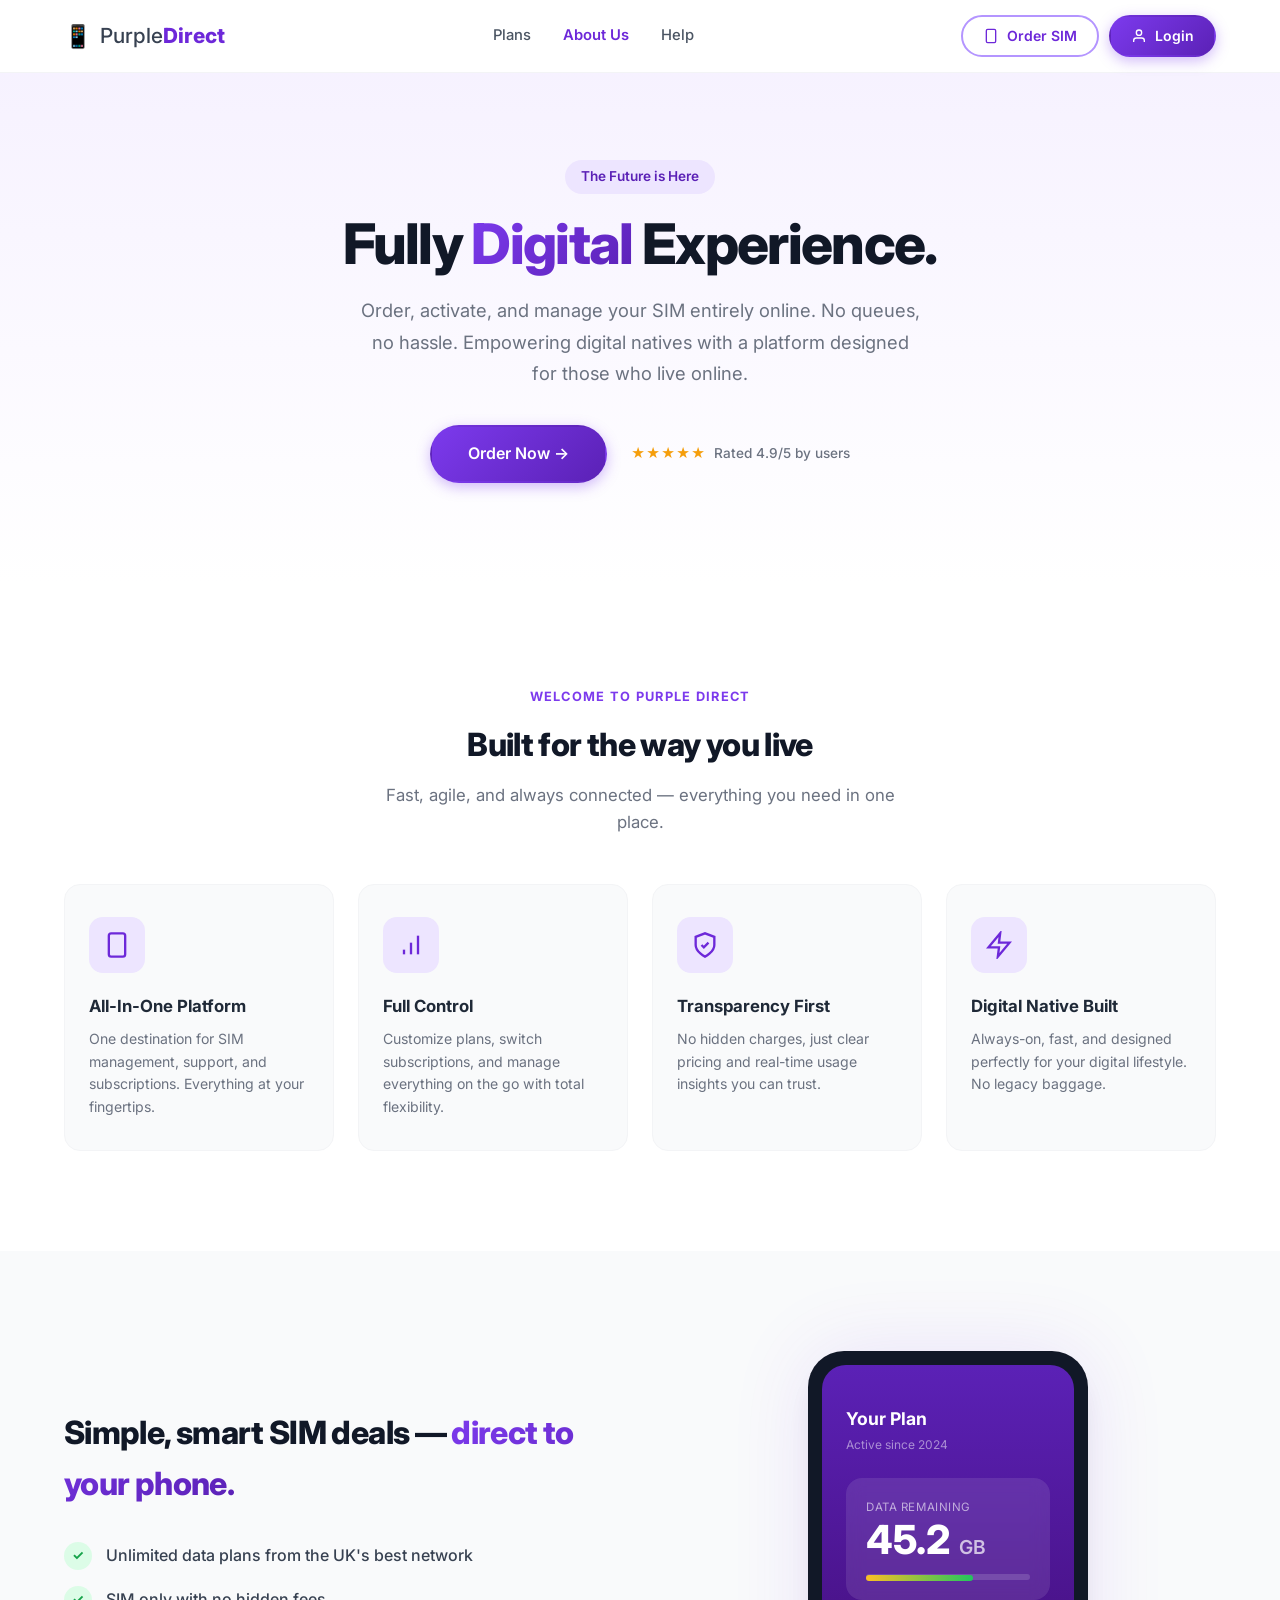
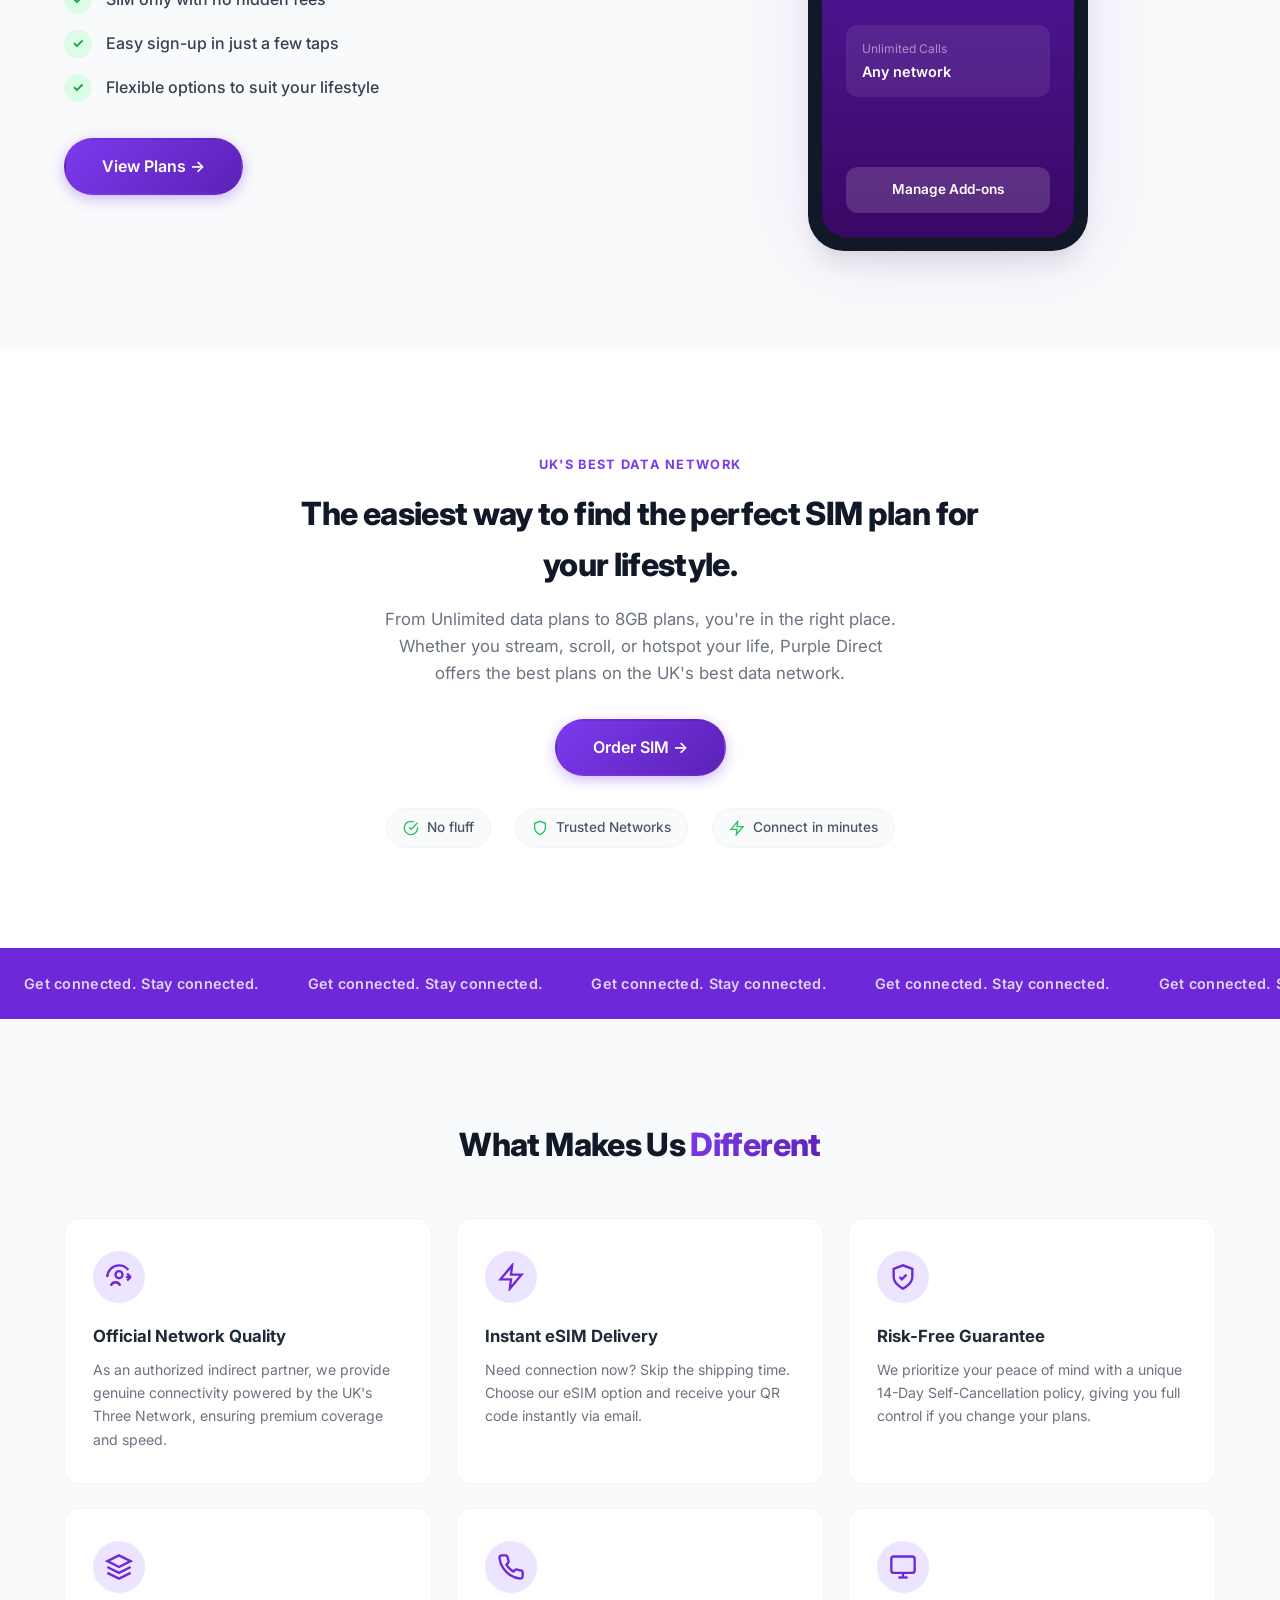
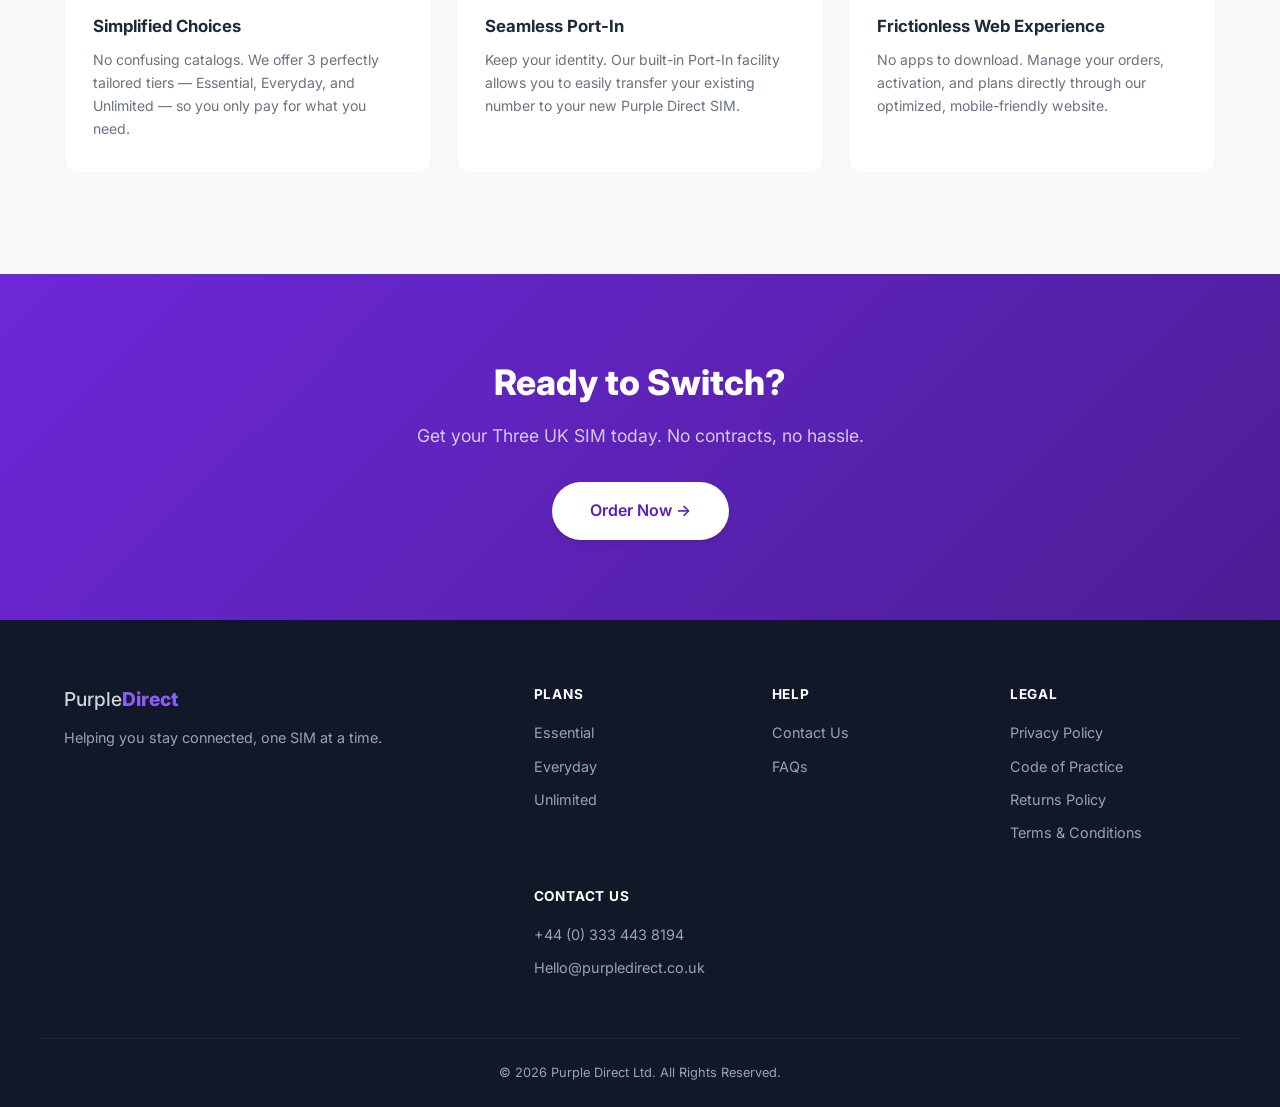
==== commit 881f0dd3: "animation banners" ====
--- a/about.html
+++ b/about.html
@@ -32,11 +32,62 @@
           Login
         </a>
       </div>
-      <button class="mobile-menu-btn" aria-label="Menu">
+      <button class="mobile-menu-btn" aria-label="Menu" onclick="document.body.classList.toggle('mobile-menu-open')">
         <span></span><span></span><span></span>
       </button>
     </div>
   </header>
+
+  <!-- Mobile Menu -->
+  <div class="mobile-menu">
+    <div class="mobile-menu-overlay" onclick="document.body.classList.remove('mobile-menu-open')"></div>
+    <div class="mobile-menu-panel">
+      <div class="mobile-menu-header">
+        <span class="logo-text">Purple<span class="logo-bold">Direct</span></span>
+        <button class="mobile-menu-close" onclick="document.body.classList.remove('mobile-menu-open')" aria-label="Close">
+          <svg width="24" height="24" viewBox="0 0 24 24" fill="none" stroke="currentColor" stroke-width="2"><path d="M18 6L6 18"/><path d="M6 6l12 12"/></svg>
+        </button>
+      </div>
+      <nav class="mobile-menu-nav">
+        <div class="mobile-menu-section">
+          <div class="mobile-menu-label">Plans</div>
+          <a href="index.html#plans" class="mobile-menu-link">
+            <svg width="18" height="18" viewBox="0 0 24 24" fill="none" stroke="currentColor" stroke-width="2"><path d="M22 12h-4l-3 9L9 3l-3 9H2"/></svg>
+            Unlimited
+          </a>
+          <a href="index.html#plans" class="mobile-menu-link">
+            <svg width="18" height="18" viewBox="0 0 24 24" fill="none" stroke="currentColor" stroke-width="2"><circle cx="12" cy="12" r="10"/><path d="M12 6v6l4 2"/></svg>
+            Everyday
+          </a>
+          <a href="index.html#plans" class="mobile-menu-link">
+            <svg width="18" height="18" viewBox="0 0 24 24" fill="none" stroke="currentColor" stroke-width="2"><path d="M12 2L2 7l10 5 10-5-10-5z"/><path d="M2 17l10 5 10-5"/><path d="M2 12l10 5 10-5"/></svg>
+            Essential
+          </a>
+        </div>
+        <div class="mobile-menu-section">
+          <div class="mobile-menu-label">Help</div>
+          <a href="index.html#faq" class="mobile-menu-link">
+            <svg width="18" height="18" viewBox="0 0 24 24" fill="none" stroke="currentColor" stroke-width="2"><path d="M21 15a2 2 0 01-2 2H7l-4 4V5a2 2 0 012-2h14a2 2 0 012 2z"/></svg>
+            FAQs
+          </a>
+        </div>
+        <a href="about.html" class="mobile-menu-link">
+          <svg width="18" height="18" viewBox="0 0 24 24" fill="none" stroke="currentColor" stroke-width="2"><circle cx="12" cy="12" r="10"/><line x1="12" y1="16" x2="12" y2="12"/><line x1="12" y1="8" x2="12.01" y2="8"/></svg>
+          About Us
+        </a>
+      </nav>
+      <div class="mobile-menu-actions">
+        <a href="checkout.html" class="btn btn-outline btn-block">
+          <svg width="16" height="16" viewBox="0 0 24 24" fill="none" stroke="currentColor" stroke-width="2"><rect x="5" y="2" width="14" height="20" rx="2"/><line x1="12" y1="18" x2="12" y2="18.01"/></svg>
+          Order SIM
+        </a>
+        <a href="login.html" class="btn btn-primary btn-block">
+          <svg width="16" height="16" viewBox="0 0 24 24" fill="none" stroke="currentColor" stroke-width="2"><path d="M20 21v-2a4 4 0 00-4-4H8a4 4 0 00-4 4v2"/><circle cx="12" cy="7" r="4"/></svg>
+          Login
+        </a>
+      </div>
+    </div>
+  </div>
 
   <!-- About Hero -->
   <section class="about-hero">
--- a/styles.css
+++ b/styles.css
@@ -190,9 +190,9 @@
   left: 0;
   right: 0;
   z-index: 100;
-  background: rgba(255, 255, 255, 0.85);
-  backdrop-filter: blur(16px);
+  background: rgba(255, 255, 255, 0.95);
   border-bottom: 1px solid var(--gray-100);
+  overflow: visible;
 }
 
 .header-inner {
@@ -226,6 +226,7 @@
 .nav {
   display: flex;
   gap: 32px;
+  align-items: center;
 }
 
 .nav-link {
@@ -254,6 +255,149 @@
   height: 2px;
   background: var(--gray-700);
   border-radius: 2px;
+  transition: all 0.3s;
+}
+
+body.mobile-menu-open .mobile-menu-btn span:nth-child(1) {
+  transform: rotate(45deg) translate(5px, 5px);
+}
+
+body.mobile-menu-open .mobile-menu-btn span:nth-child(2) {
+  opacity: 0;
+}
+
+body.mobile-menu-open .mobile-menu-btn span:nth-child(3) {
+  transform: rotate(-45deg) translate(5px, -5px);
+}
+
+/* ============================================
+   Mobile Menu
+   ============================================ */
+
+.mobile-menu {
+  display: none;
+}
+
+body.mobile-menu-open {
+  overflow: hidden;
+}
+
+body.mobile-menu-open .mobile-menu {
+  display: block;
+}
+
+.mobile-menu-overlay {
+  position: fixed;
+  inset: 0;
+  background: rgba(0, 0, 0, 0.4);
+  z-index: 998;
+  animation: fadeIn 0.2s ease;
+}
+
+@keyframes fadeIn {
+  from { opacity: 0; }
+  to { opacity: 1; }
+}
+
+.mobile-menu-panel {
+  position: fixed;
+  top: 0;
+  right: 0;
+  bottom: 0;
+  width: 320px;
+  max-width: 85vw;
+  background: var(--white);
+  z-index: 999;
+  display: flex;
+  flex-direction: column;
+  box-shadow: -8px 0 30px rgba(0, 0, 0, 0.1);
+  animation: slideIn 0.3s cubic-bezier(0.16, 1, 0.3, 1);
+  overflow-y: auto;
+}
+
+@keyframes slideIn {
+  from { transform: translateX(100%); }
+  to { transform: translateX(0); }
+}
+
+.mobile-menu-header {
+  display: flex;
+  align-items: center;
+  justify-content: space-between;
+  padding: 20px 24px;
+  border-bottom: 1px solid var(--gray-100);
+}
+
+.mobile-menu-close {
+  width: 40px;
+  height: 40px;
+  border-radius: 50%;
+  border: none;
+  background: var(--gray-50);
+  color: var(--gray-600);
+  display: flex;
+  align-items: center;
+  justify-content: center;
+  cursor: pointer;
+  transition: all 0.2s;
+}
+
+.mobile-menu-close:hover {
+  background: var(--gray-100);
+  color: var(--gray-800);
+}
+
+.mobile-menu-nav {
+  flex: 1;
+  padding: 16px 0;
+}
+
+.mobile-menu-section {
+  padding: 0 0 8px;
+  margin-bottom: 8px;
+  border-bottom: 1px solid var(--gray-100);
+}
+
+.mobile-menu-label {
+  font-size: 0.7rem;
+  font-weight: 700;
+  text-transform: uppercase;
+  letter-spacing: 0.08em;
+  color: var(--gray-400);
+  padding: 8px 24px;
+}
+
+.mobile-menu-link {
+  display: flex;
+  align-items: center;
+  gap: 12px;
+  padding: 14px 24px;
+  font-size: 0.95rem;
+  font-weight: 500;
+  color: var(--gray-700);
+  transition: all 0.15s;
+}
+
+.mobile-menu-link:hover {
+  background: var(--purple-50);
+  color: var(--purple-700);
+}
+
+.mobile-menu-link svg {
+  color: var(--gray-400);
+  flex-shrink: 0;
+}
+
+.mobile-menu-link:hover svg {
+  color: var(--purple-500);
+}
+
+.mobile-menu-actions {
+  padding: 20px 24px;
+  border-top: 1px solid var(--gray-100);
+  display: flex;
+  flex-direction: column;
+  gap: 10px;
 }
 
 .header-actions {
@@ -304,6 +448,7 @@
 }
 
 .mega-dropdown {
+  display: none;
   position: absolute;
   top: calc(100% + 16px);
   left: 50%;
@@ -316,12 +461,13 @@
   opacity: 0;
   visibility: hidden;
   pointer-events: none;
-  transition: all 0.25s cubic-bezier(0.16, 1, 0.3, 1);
+  transition: opacity 0.25s cubic-bezier(0.16, 1, 0.3, 1), transform 0.25s cubic-bezier(0.16, 1, 0.3, 1), visibility 0.25s;
   z-index: 200;
   overflow: hidden;
 }
 
 .nav-dropdown.open .mega-dropdown {
+  display: block;
   opacity: 1;
   visibility: visible;
   pointer-events: all;
@@ -931,6 +1077,296 @@
   font-size: 1rem;
 }
 
+/* Network Branding */
+.network-badge {
+  display: flex;
+  align-items: center;
+  justify-content: center;
+  gap: 6px;
+  font-size: 0.75rem;
+  color: var(--gray-500);
+  margin-bottom: 16px;
+}
+
+.network-badge strong {
+  color: var(--gray-700);
+}
+
+.network-logo-img {
+  height: 28px;
+  width: auto;
+  display: inline-block;
+  vertical-align: middle;
+  object-fit: contain;
+}
+
+.network-badge-featured {
+  justify-content: center;
+}
+
+.network-badge-dot {
+  width: 8px;
+  height: 8px;
+  border-radius: 50%;
+  background: #22c55e;
+  flex-shrink: 0;
+  box-shadow: 0 0 0 3px rgba(34, 197, 94, 0.2);
+  animation: pulse-dot 2s ease-in-out infinite;
+}
+
+@keyframes pulse-dot {
+  0%, 100% { box-shadow: 0 0 0 3px rgba(34, 197, 94, 0.2); }
+  50% { box-shadow: 0 0 0 6px rgba(34, 197, 94, 0.08); }
+}
+
+.plan-network-strip {
+  display: flex;
+  align-items: center;
+  justify-content: center;
+  gap: 6px;
+  font-size: 0.72rem;
+  font-weight: 600;
+  text-transform: uppercase;
+  letter-spacing: 0.06em;
+  color: var(--gray-400);
+  padding: 10px 0;
+  margin-bottom: 16px;
+  border-top: 1px solid var(--gray-100);
+}
+
+.plan-network-strip svg {
+  color: var(--purple-400);
+}
+
+/* Mega Dropdown Network */
+.mega-plan-network {
+  display: flex;
+  align-items: center;
+  justify-content: center;
+  gap: 8px;
+  font-size: 0.78rem;
+  color: var(--gray-500);
+  padding: 12px 0;
+  margin-bottom: 4px;
+  border-top: 1px solid var(--gray-100);
+}
+
+.mega-plan-network strong {
+  color: var(--gray-700);
+}
+
+.mega-plan-network .network-logo-img {
+  height: 24px;
+}
+
+/* ============================================
+   Stats Bar
+   ============================================ */
+
+.stats-bar {
+  padding: 48px 0;
+  background: var(--white);
+  border-bottom: 1px solid var(--gray-100);
+}
+
+.stats-grid {
+  display: flex;
+  justify-content: center;
+  align-items: center;
+  gap: 0;
+}
+
+.stat-item {
+  text-align: center;
+  padding: 0 48px;
+}
+
+.stat-number {
+  font-size: 2.2rem;
+  font-weight: 800;
+  color: var(--purple-600);
+  letter-spacing: -0.02em;
+  line-height: 1;
+  margin-bottom: 6px;
+}
+
+.stat-label {
+  font-size: 0.82rem;
+  font-weight: 500;
+  color: var(--gray-400);
+  text-transform: uppercase;
+  letter-spacing: 0.05em;
+}
+
+.stat-divider {
+  width: 1px;
+  height: 48px;
+  background: var(--gray-200);
+  flex-shrink: 0;
+}
+
+/* ============================================
+   Why Purple Direct
+   ============================================ */
+
+.why-section {
+  padding: 100px 0;
+  background: var(--gray-50);
+}
+
+.why-grid {
+  display: grid;
+  grid-template-columns: repeat(3, 1fr);
+  gap: 24px;
+}
+
+.why-card {
+  background: var(--white);
+  border: 1px solid var(--gray-100);
+  border-radius: var(--radius-lg);
+  padding: 36px 28px;
+  transition: all 0.3s ease;
+  display: flex;
+  flex-direction: column;
+}
+
+.why-card:hover {
+  box-shadow: var(--shadow-lg);
+  transform: translateY(-4px);
+  border-color: var(--purple-200);
+}
+
+.why-card-featured {
+  background: linear-gradient(160deg, var(--purple-700), var(--purple-900));
+  border-color: transparent;
+}
+
+.why-card-featured:hover {
+  border-color: transparent;
+}
+
+.why-card-icon {
+  width: 56px;
+  height: 56px;
+  border-radius: 14px;
+  background: var(--purple-100);
+  color: var(--purple-600);
+  display: flex;
+  align-items: center;
+  justify-content: center;
+  margin-bottom: 24px;
+}
+
+.why-card-featured .why-card-icon {
+  background: rgba(255,255,255,0.12);
+  color: var(--white);
+}
+
+.why-card-title {
+  font-size: 1.15rem;
+  font-weight: 700;
+  color: var(--gray-800);
+  margin-bottom: 10px;
+}
+
+.why-card-featured .why-card-title {
+  color: var(--white);
+}
+
+.why-card-desc {
+  font-size: 0.9rem;
+  color: var(--gray-500);
+  line-height: 1.65;
+  margin-bottom: 20px;
+  flex: 1;
+}
+
+.why-card-featured .why-card-desc {
+  color: rgba(255,255,255,0.6);
+}
+
+.why-card-tag {
+  display: inline-flex;
+  align-items: center;
+  gap: 6px;
+  font-size: 0.78rem;
+  font-weight: 600;
+  color: var(--green-500);
+  padding: 8px 14px;
+  background: #f0fdf4;
+  border-radius: var(--radius-full);
+  width: fit-content;
+}
+
+.why-card-featured .why-card-tag {
+  background: rgba(255,255,255,0.12);
+  color: rgba(255,255,255,0.85);
+}
+
+.why-card-tag svg {
+  flex-shrink: 0;
+}
+
+/* ============================================
+   Marquee (homepage)
+   ============================================ */
+
+.marquee-dot {
+  color: var(--purple-300);
+  margin: 0 8px;
+}
+
+/* ============================================
+   Reviews
+   ============================================ */
+
+.reviews-section {
+  padding: 100px 0;
+  background: var(--white);
+}
+
+.reviews-grid {
+  display: grid;
+  grid-template-columns: repeat(3, 1fr);
+  gap: 24px;
+}
+
+.review-card {
+  background: var(--gray-50);
+  border: 1px solid var(--gray-100);
+  border-radius: var(--radius-lg);
+  padding: 32px 28px;
+  transition: all 0.3s ease;
+}
+
+.review-card:hover {
+  background: var(--white);
+  box-shadow: var(--shadow-lg);
+  transform: translateY(-4px);
+  border-color: var(--purple-200);
+}
+
+.review-stars {
+  color: var(--gold-500);
+  font-size: 0.95rem;
+  letter-spacing: 2px;
+  margin-bottom: 16px;
+}
+
+.review-text {
+  font-size: 0.95rem;
+  color: var(--gray-700);
+  line-height: 1.7;
+  margin-bottom: 24px;
+  font-style: italic;
+}
+
+.review-author {
+  display: flex;
+  align-items: center;
+  gap: 12px;
+}
+
 /* ============================================
    How It Works
    ============================================ */
@@ -1337,6 +1773,20 @@
     font-size: 2.8rem;
   }
 
+  .stat-item {
+    padding: 0 32px;
+  }
+
+  .why-grid {
+    grid-template-columns: repeat(3, 1fr);
+    gap: 16px;
+  }
+
+  .reviews-grid {
+    grid-template-columns: repeat(3, 1fr);
+    gap: 16px;
+  }
+
   .pricing-grid {
     grid-template-columns: repeat(3, 1fr);
     gap: 16px;
@@ -1355,6 +1805,32 @@
   .nav,
   .header-actions {
     display: none;
+  }
+
+  .stats-grid {
+    flex-wrap: wrap;
+    gap: 24px;
+  }
+
+  .stat-item {
+    padding: 0 20px;
+    min-width: 140px;
+  }
+
+  .stat-divider {
+    display: none;
+  }
+
+  .stat-number {
+    font-size: 1.8rem;
+  }
+
+  .why-grid {
+    grid-template-columns: 1fr;
+  }
+
+  .reviews-grid {
+    grid-template-columns: 1fr;
   }
 
   .mobile-menu-btn {
@@ -2376,3 +2852,700 @@
     gap: 5px;
   }
 }
+
+/* ============================================
+   CHECKOUT PAGE
+   ============================================ */
+
+.checkout-page {
+  padding: 108px 0 80px;
+  background: var(--gray-50);
+  min-height: 100vh;
+}
+
+/* Progress Steps */
+.checkout-progress {
+  display: flex;
+  align-items: center;
+  justify-content: center;
+  gap: 0;
+  margin-bottom: 40px;
+}
+
+.progress-step {
+  display: flex;
+  align-items: center;
+  gap: 10px;
+  cursor: pointer;
+  padding: 8px 16px;
+  border-radius: var(--radius-full);
+  transition: all 0.2s;
+}
+
+.progress-step:hover {
+  background: var(--white);
+}
+
+.progress-step-num {
+  width: 32px;
+  height: 32px;
+  border-radius: 50%;
+  background: var(--gray-200);
+  color: var(--gray-500);
+  font-size: 0.8rem;
+  font-weight: 700;
+  display: flex;
+  align-items: center;
+  justify-content: center;
+  transition: all 0.2s;
+}
+
+.progress-step.active .progress-step-num {
+  background: linear-gradient(135deg, var(--purple-500), var(--purple-700));
+  color: var(--white);
+  box-shadow: 0 2px 8px rgba(124, 58, 237, 0.3);
+}
+
+.progress-step span {
+  font-size: 0.85rem;
+  font-weight: 500;
+  color: var(--gray-400);
+}
+
+.progress-step.active span {
+  color: var(--gray-800);
+  font-weight: 600;
+}
+
+.progress-line {
+  width: 48px;
+  height: 2px;
+  background: var(--gray-200);
+  margin: 0 8px;
+  border-radius: 1px;
+}
+
+.progress-line.active {
+  background: var(--purple-300);
+}
+
+/* Layout */
+.checkout-layout {
+  display: grid;
+  grid-template-columns: 1fr 380px;
+  gap: 32px;
+  align-items: start;
+}
+
+.checkout-title {
+  font-size: 1.8rem;
+  font-weight: 800;
+  color: var(--gray-900);
+  letter-spacing: -0.02em;
+  margin-bottom: 32px;
+}
+
+/* Form Sections */
+.checkout-section {
+  background: var(--white);
+  border: 1px solid var(--gray-100);
+  border-radius: var(--radius-lg);
+  padding: 32px;
+  margin-bottom: 20px;
+}
+
+.checkout-section-header {
+  display: flex;
+  align-items: flex-start;
+  gap: 16px;
+  margin-bottom: 28px;
+  padding-bottom: 20px;
+  border-bottom: 1px solid var(--gray-100);
+}
+
+.checkout-section-icon {
+  width: 44px;
+  height: 44px;
+  border-radius: 12px;
+  background: var(--purple-100);
+  color: var(--purple-600);
+  display: flex;
+  align-items: center;
+  justify-content: center;
+  flex-shrink: 0;
+}
+
+.checkout-section-title {
+  font-size: 1.1rem;
+  font-weight: 700;
+  color: var(--gray-800);
+  margin-bottom: 4px;
+}
+
+.checkout-section-desc {
+  font-size: 0.85rem;
+  color: var(--gray-400);
+}
+
+/* Checkout Form */
+.checkout-form {
+  display: flex;
+  flex-direction: column;
+  gap: 20px;
+}
+
+.form-row {
+  display: grid;
+  grid-template-columns: 1fr 1fr;
+  gap: 16px;
+}
+
+.form-input-icon-pad {
+  padding-left: 46px !important;
+}
+
+.form-input:not(.form-input-icon-pad) {
+  padding: 14px 16px;
+}
+
+.form-hint {
+  font-size: 0.78rem;
+  color: var(--gray-400);
+  margin-top: 4px;
+  display: block;
+}
+
+/* Toggle Buttons */
+.toggle-group {
+  display: grid;
+  grid-template-columns: 1fr 1fr;
+  gap: 10px;
+}
+
+.toggle-btn {
+  padding: 12px 16px;
+  background: var(--gray-50);
+  border: 1.5px solid var(--gray-200);
+  border-radius: var(--radius-md);
+  font-family: inherit;
+  font-size: 0.85rem;
+  font-weight: 500;
+  color: var(--gray-600);
+  cursor: pointer;
+  transition: all 0.2s;
+  text-align: center;
+}
+
+.toggle-btn:hover {
+  border-color: var(--purple-300);
+  background: var(--purple-50);
+}
+
+.toggle-btn.active {
+  border-color: var(--purple-500);
+  background: var(--purple-50);
+  color: var(--purple-700);
+  font-weight: 600;
+  box-shadow: 0 0 0 3px rgba(124, 58, 237, 0.08);
+}
+
+.port-fields {
+  display: flex;
+  flex-direction: column;
+  gap: 20px;
+  padding: 24px;
+  background: var(--gray-50);
+  border: 1px solid var(--gray-100);
+  border-radius: var(--radius-lg);
+}
+
+.port-fields-header {
+  margin-bottom: 4px;
+}
+
+.port-fields-title {
+  font-size: 1rem;
+  font-weight: 700;
+  color: var(--gray-800);
+  margin-bottom: 4px;
+}
+
+.port-fields-desc {
+  font-size: 0.83rem;
+  color: var(--gray-400);
+}
+
+.port-validate-btn {
+  align-self: flex-start;
+}
+
+/* Select Dropdown */
+.form-select {
+  appearance: none;
+  background-image: url("data:image/svg+xml,%3Csvg width='12' height='12' viewBox='0 0 24 24' fill='none' stroke='%236b7280' stroke-width='2.5' xmlns='http://www.w3.org/2000/svg'%3E%3Cpath d='M6 9l6 6 6-6'/%3E%3C/svg%3E");
+  background-repeat: no-repeat;
+  background-position: right 14px center;
+  padding-right: 40px;
+  cursor: pointer;
+}
+
+/* SIM Type Selection */
+.sim-type-grid {
+  display: grid;
+  grid-template-columns: 1fr 1fr;
+  gap: 12px;
+}
+
+.sim-type-option {
+  cursor: pointer;
+}
+
+.sim-type-option input {
+  display: none;
+}
+
+.sim-type-card {
+  padding: 20px 16px;
+  background: var(--gray-50);
+  border: 1.5px solid var(--gray-200);
+  border-radius: var(--radius-md);
+  text-align: center;
+  transition: all 0.2s;
+}
+
+.sim-type-option:hover .sim-type-card {
+  border-color: var(--purple-300);
+}
+
+.sim-type-option.active .sim-type-card {
+  border-color: var(--purple-500);
+  background: var(--purple-50);
+  box-shadow: 0 0 0 3px rgba(124, 58, 237, 0.08);
+}
+
+.sim-type-icon {
+  color: var(--gray-400);
+  margin-bottom: 8px;
+  display: flex;
+  justify-content: center;
+}
+
+.sim-type-option.active .sim-type-icon {
+  color: var(--purple-600);
+}
+
+.sim-type-label {
+  font-size: 0.9rem;
+  font-weight: 600;
+  color: var(--gray-700);
+  margin-bottom: 2px;
+}
+
+.sim-type-option.active .sim-type-label {
+  color: var(--purple-700);
+}
+
+.sim-type-desc {
+  font-size: 0.75rem;
+  color: var(--gray-400);
+}
+
+/* Checkboxes */
+.checkbox-row {
+  display: flex;
+  align-items: flex-start;
+  gap: 12px;
+  cursor: pointer;
+  padding: 12px 16px;
+  border-radius: var(--radius-md);
+  transition: background 0.15s;
+}
+
+.checkbox-row:hover {
+  background: var(--gray-50);
+}
+
+.checkbox-input {
+  display: none;
+}
+
+.checkbox-custom {
+  width: 20px;
+  height: 20px;
+  border: 2px solid var(--gray-300);
+  border-radius: 6px;
+  flex-shrink: 0;
+  display: flex;
+  align-items: center;
+  justify-content: center;
+  transition: all 0.15s;
+  margin-top: 1px;
+}
+
+.checkbox-input:checked + .checkbox-custom {
+  background: var(--purple-600);
+  border-color: var(--purple-600);
+}
+
+.checkbox-input:checked + .checkbox-custom::after {
+  content: '✓';
+  color: var(--white);
+  font-size: 0.7rem;
+  font-weight: 700;
+}
+
+.checkbox-label {
+  font-size: 0.88rem;
+  color: var(--gray-600);
+  line-height: 1.5;
+}
+
+/* Submit / Actions */
+.checkout-submit-btn {
+  margin-top: 8px;
+}
+
+.checkout-actions-row {
+  display: flex;
+  justify-content: space-between;
+  align-items: center;
+  gap: 16px;
+  margin-top: 8px;
+}
+
+.checkout-back-btn {
+  flex-shrink: 0;
+}
+
+.checkout-confirm-btn {
+  flex: 1;
+  max-width: 280px;
+}
+
+/* Direct Debit Guarantee */
+.dd-guarantee {
+  background: var(--gray-50);
+  border: 1px solid var(--gray-100);
+  border-radius: var(--radius-lg);
+  padding: 24px;
+}
+
+.dd-guarantee-header {
+  display: flex;
+  justify-content: space-between;
+  align-items: center;
+  margin-bottom: 16px;
+}
+
+.dd-guarantee-title {
+  font-size: 0.95rem;
+  font-weight: 700;
+  color: var(--gray-800);
+}
+
+.dd-logo {
+  flex-shrink: 0;
+}
+
+.dd-guarantee-list {
+  list-style: disc;
+  padding-left: 20px;
+  display: flex;
+  flex-direction: column;
+  gap: 12px;
+}
+
+.dd-guarantee-list li {
+  font-size: 0.82rem;
+  color: var(--gray-500);
+  line-height: 1.65;
+}
+
+.checkout-secure-note {
+  display: flex;
+  align-items: center;
+  justify-content: center;
+  gap: 8px;
+  font-size: 0.78rem;
+  color: var(--gray-400);
+  margin-top: 12px;
+}
+
+/* Order Summary Sidebar */
+.checkout-sidebar {
+  position: sticky;
+  top: 104px;
+}
+
+.order-summary-card {
+  background: var(--white);
+  border: 1px solid var(--gray-100);
+  border-radius: var(--radius-lg);
+  padding: 28px;
+  margin-bottom: 16px;
+}
+
+.order-summary-header {
+  margin-bottom: 20px;
+}
+
+.order-summary-title {
+  font-size: 1rem;
+  font-weight: 700;
+  color: var(--gray-800);
+}
+
+.order-plan-info {
+  padding: 20px;
+  background: var(--gray-50);
+  border-radius: var(--radius-md);
+  margin-bottom: 20px;
+}
+
+.order-plan-badge {
+  margin-bottom: 8px;
+}
+
+.order-plan-name {
+  font-size: 1.05rem;
+  font-weight: 700;
+  color: var(--gray-800);
+  margin-bottom: 4px;
+}
+
+.order-plan-price {
+  display: flex;
+  align-items: baseline;
+  gap: 2px;
+  margin-bottom: 2px;
+}
+
+.order-price-amount {
+  font-size: 1.6rem;
+  font-weight: 800;
+  color: var(--gray-900);
+}
+
+.order-price-period {
+  font-size: 0.85rem;
+  color: var(--gray-400);
+  font-weight: 500;
+}
+
+.order-plan-term {
+  font-size: 0.8rem;
+  color: var(--gray-400);
+}
+
+.order-plan-network {
+  display: flex;
+  align-items: center;
+  gap: 6px;
+  font-size: 0.75rem;
+  color: var(--gray-500);
+  margin-top: 10px;
+  padding-top: 10px;
+  border-top: 1px solid var(--gray-200);
+}
+
+.order-plan-network strong {
+  color: var(--gray-700);
+}
+
+.order-plan-network .network-logo-img {
+  height: 24px;
+}
+
+.order-features {
+  display: flex;
+  flex-direction: column;
+  gap: 10px;
+  margin-bottom: 20px;
+}
+
+.order-feature {
+  display: flex;
+  align-items: center;
+  gap: 10px;
+  font-size: 0.85rem;
+  font-weight: 500;
+  color: var(--gray-600);
+}
+
+.order-feature svg {
+  color: var(--purple-500);
+  flex-shrink: 0;
+}
+
+.order-divider {
+  height: 1px;
+  background: var(--gray-100);
+  margin: 16px 0;
+}
+
+.order-cost-breakdown {
+  display: flex;
+  flex-direction: column;
+  gap: 10px;
+}
+
+.order-cost-row {
+  display: flex;
+  justify-content: space-between;
+  align-items: center;
+  font-size: 0.88rem;
+  color: var(--gray-600);
+}
+
+.order-cost-row span:last-child {
+  font-weight: 600;
+  color: var(--gray-800);
+}
+
+.order-free {
+  color: var(--green-500) !important;
+  font-weight: 700 !important;
+}
+
+.order-total {
+  display: flex;
+  justify-content: space-between;
+  align-items: center;
+}
+
+.order-total-label {
+  font-size: 0.95rem;
+  font-weight: 600;
+  color: var(--gray-800);
+}
+
+.order-total-amount {
+  font-size: 1.5rem;
+  font-weight: 800;
+  color: var(--gray-900);
+}
+
+.order-guarantee {
+  display: flex;
+  align-items: center;
+  justify-content: center;
+  gap: 8px;
+  margin-top: 20px;
+  padding: 12px;
+  background: #f0fdf4;
+  border-radius: var(--radius-md);
+  font-size: 0.8rem;
+  font-weight: 500;
+  color: #15803d;
+}
+
+.order-guarantee svg {
+  color: #16a34a;
+  flex-shrink: 0;
+}
+
+/* Help Card */
+.checkout-help-card {
+  background: var(--white);
+  border: 1px solid var(--gray-100);
+  border-radius: var(--radius-lg);
+  padding: 24px;
+}
+
+.checkout-help-title {
+  font-size: 0.95rem;
+  font-weight: 700;
+  color: var(--gray-800);
+  margin-bottom: 4px;
+}
+
+.checkout-help-desc {
+  font-size: 0.82rem;
+  color: var(--gray-400);
+  margin-bottom: 16px;
+}
+
+.checkout-help-contacts {
+  display: flex;
+  flex-direction: column;
+  gap: 8px;
+}
+
+.checkout-help-link {
+  display: flex;
+  align-items: center;
+  gap: 10px;
+  font-size: 0.85rem;
+  font-weight: 500;
+  color: var(--purple-600);
+  padding: 10px 14px;
+  background: var(--gray-50);
+  border-radius: var(--radius-sm);
+  transition: all 0.2s;
+}
+
+.checkout-help-link:hover {
+  background: var(--purple-50);
+}
+
+.checkout-help-link svg {
+  color: var(--purple-400);
+  flex-shrink: 0;
+}
+
+/* Checkout Responsive */
+@media (max-width: 1024px) {
+  .checkout-layout {
+    grid-template-columns: 1fr 340px;
+    gap: 24px;
+  }
+}
+
+@media (max-width: 768px) {
+  .checkout-layout {
+    grid-template-columns: 1fr;
+  }
+
+  .checkout-sidebar {
+    position: static;
+    order: -1;
+  }
+
+  .checkout-section {
+    padding: 24px 20px;
+  }
+
+  .form-row {
+    grid-template-columns: 1fr;
+  }
+
+  .checkout-progress {
+    gap: 0;
+  }
+
+  .progress-step span {
+    display: none;
+  }
+
+  .progress-step {
+    padding: 8px;
+  }
+
+  .checkout-title {
+    font-size: 1.4rem;
+  }
+
+  .toggle-group {
+    grid-template-columns: 1fr;
+  }
+
+  .sim-type-grid {
+    grid-template-columns: 1fr;
+  }
+}
+
+@media (max-width: 480px) {
+  .checkout-page {
+    padding: 96px 0 60px;
+  }
+}
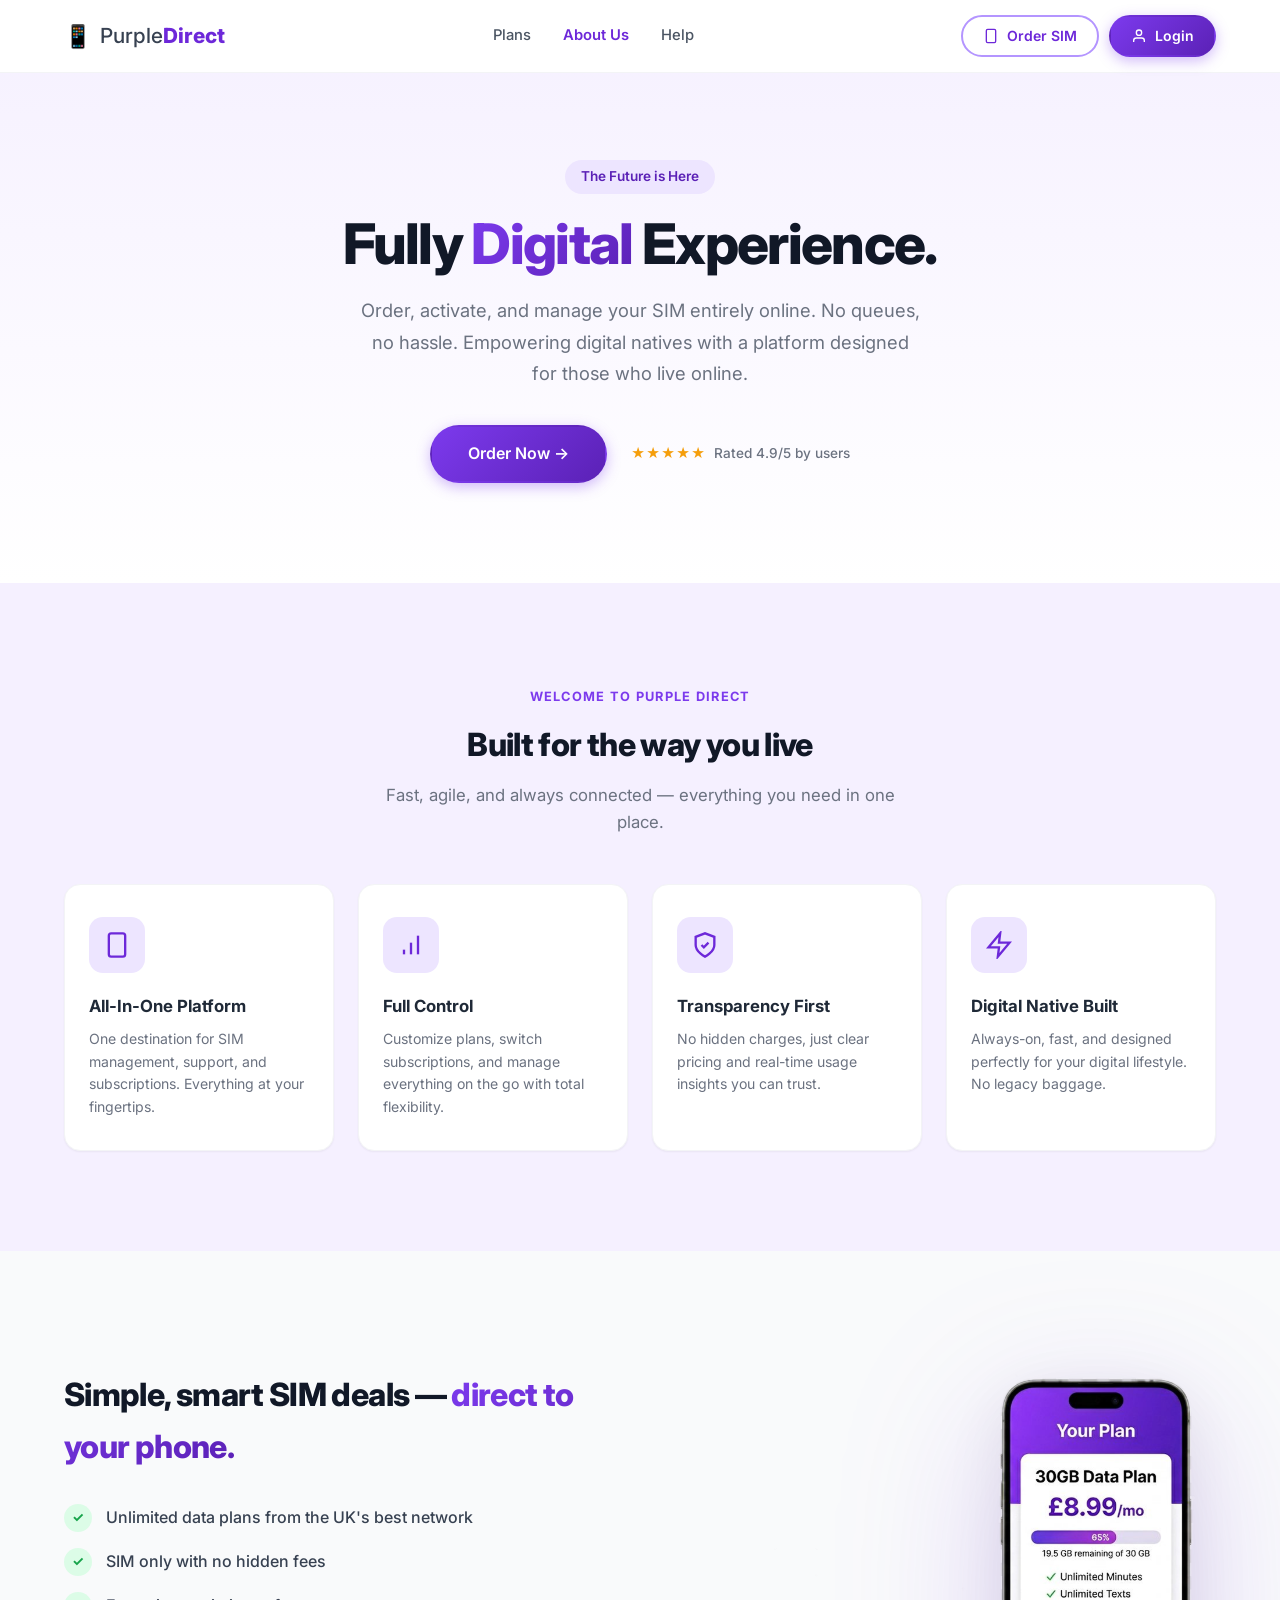
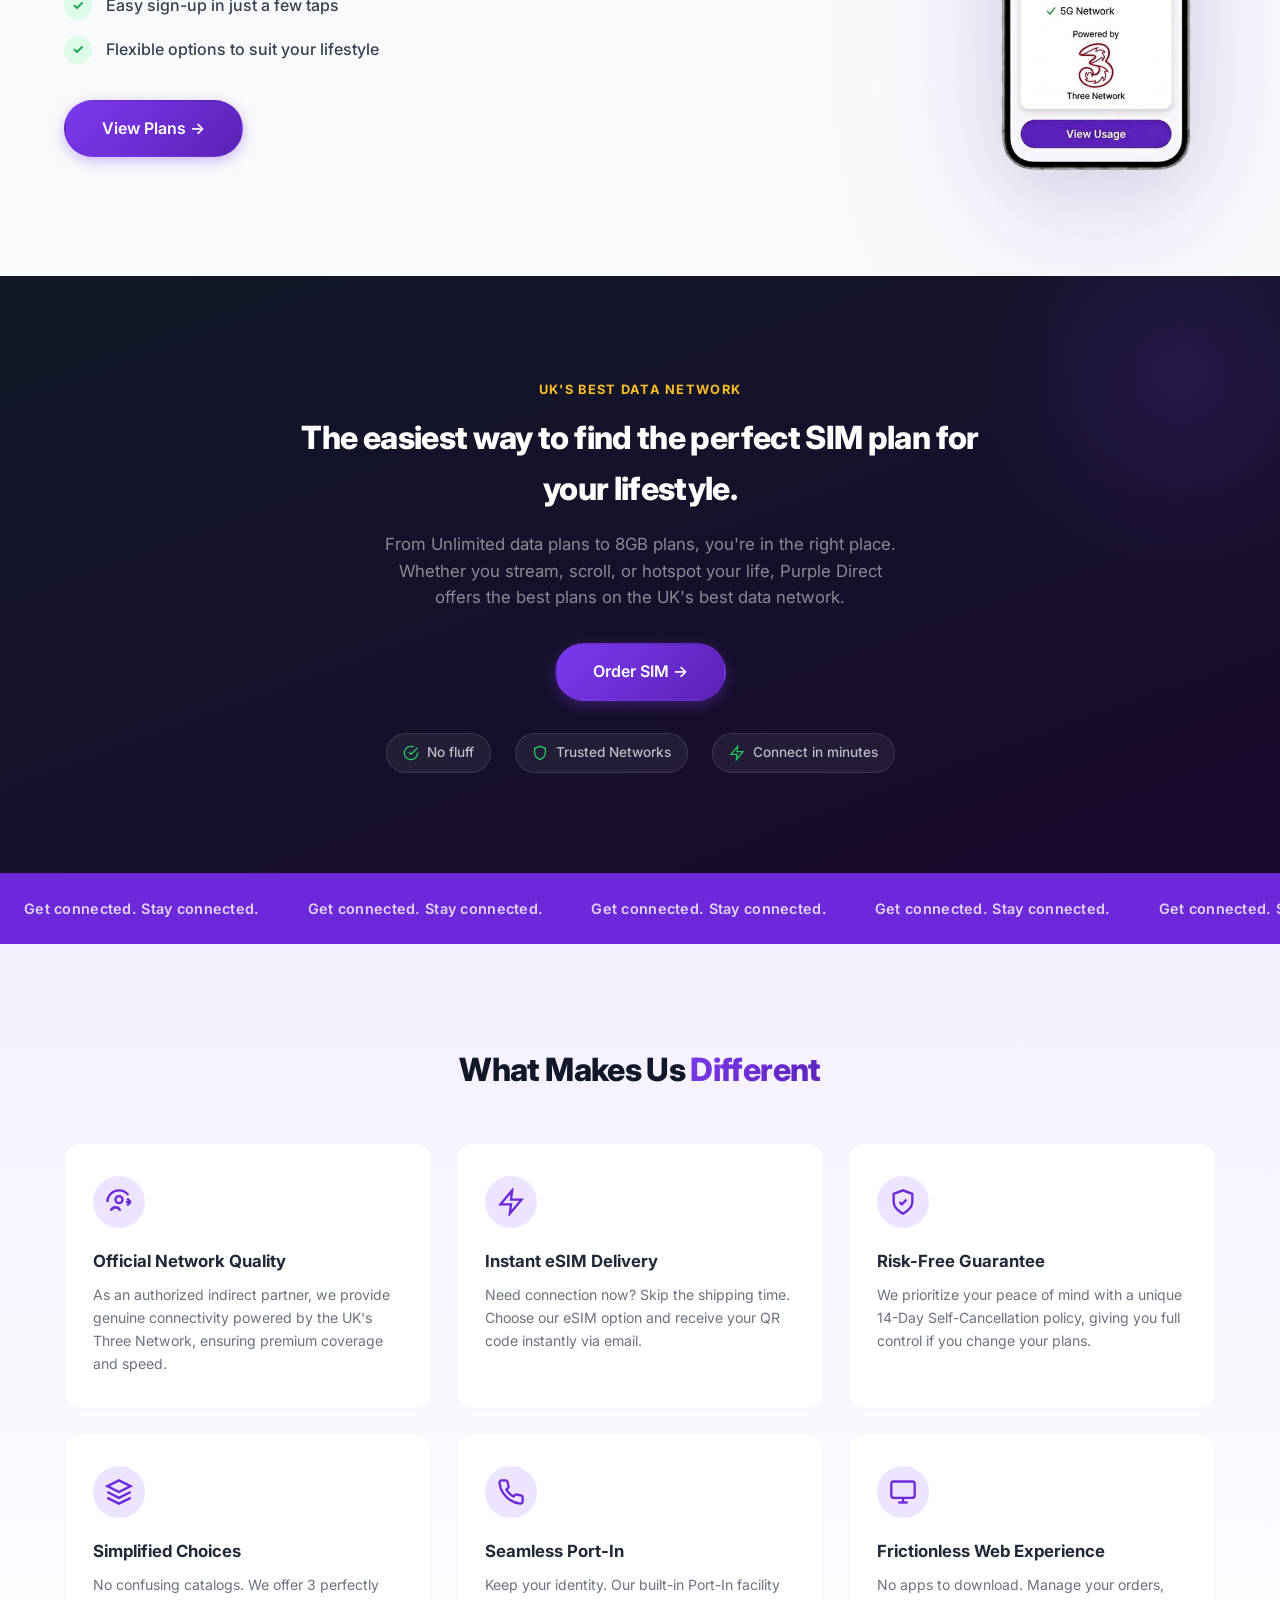
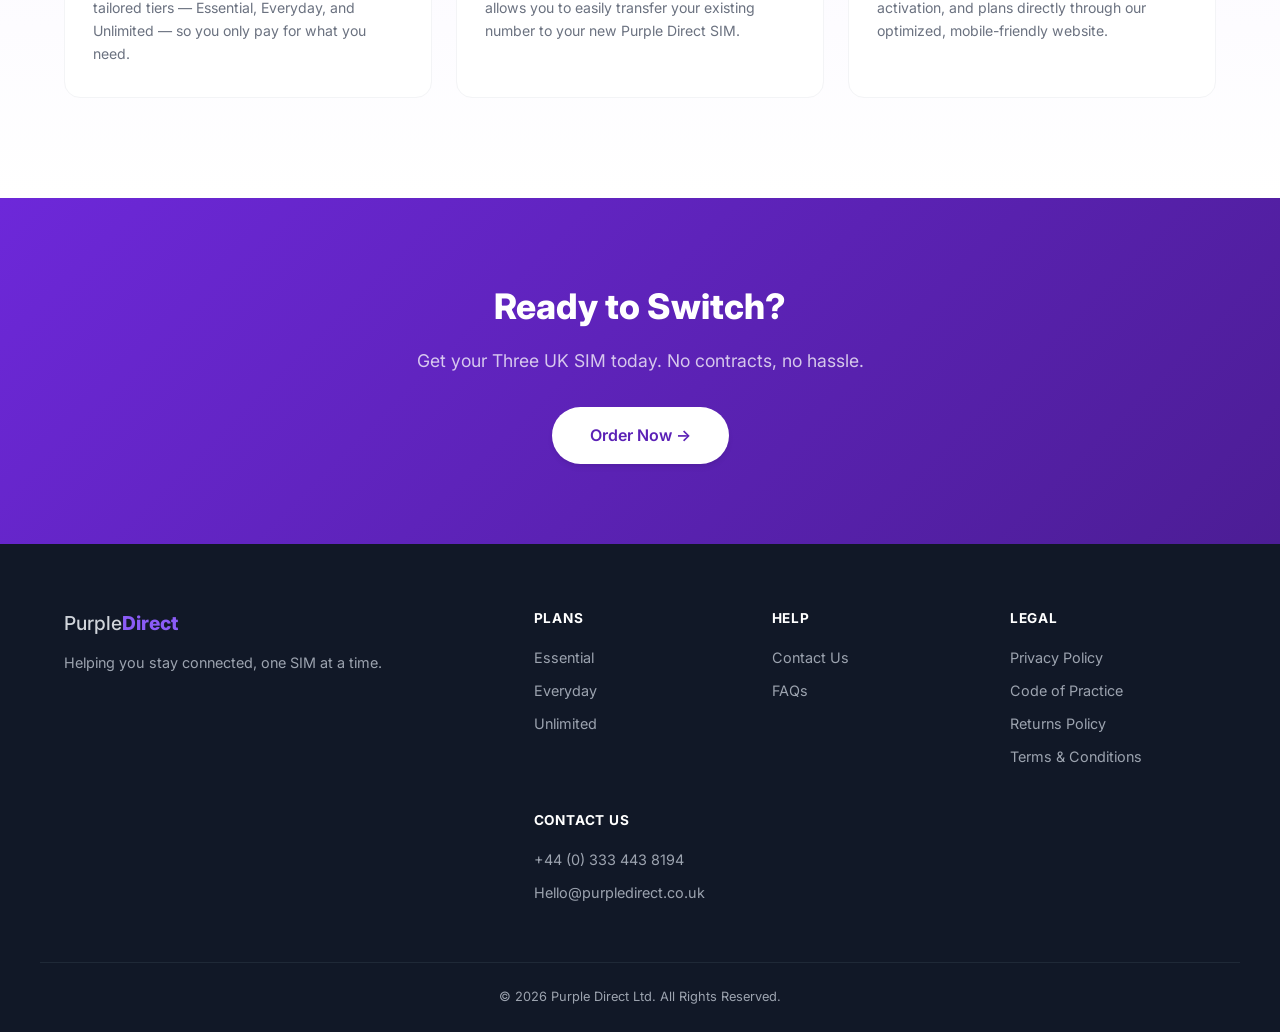
==== commit d75a625b: "add images" ====
--- a/about.html
+++ b/about.html
@@ -175,30 +175,7 @@
           <a href="index.html#plans" class="btn btn-primary btn-lg">View Plans →</a>
         </div>
         <div class="about-benefits-visual">
-          <div class="phone-mockup">
-            <div class="phone-mockup-frame">
-              <div class="phone-mockup-screen">
-                <div class="mockup-header">
-                  <span class="mockup-greeting">Your Plan</span>
-                  <span class="mockup-since">Active since 2024</span>
-                </div>
-                <div class="mockup-data-card">
-                  <div class="mockup-data-label">Data Remaining</div>
-                  <div class="mockup-data-value">45.2 <span>GB</span></div>
-                  <div class="mockup-data-bar">
-                    <div class="mockup-data-fill" style="width: 65%"></div>
-                  </div>
-                </div>
-                <div class="mockup-info-row">
-                  <div class="mockup-info-item">
-                    <div class="mockup-info-label">Unlimited Calls</div>
-                    <div class="mockup-info-value">Any network</div>
-                  </div>
-                </div>
-                <div class="mockup-btn">Manage Add-ons</div>
-              </div>
-            </div>
-          </div>
+          <img src="images/about-phone-nobg.png" alt="Purple Direct plan details showing 30GB data plan powered by Three network" class="about-phone-img">
         </div>
       </div>
     </div>
--- a/styles.css
+++ b/styles.css
@@ -709,13 +709,35 @@
   position: relative;
   padding: 140px 0 80px;
   overflow: hidden;
-  background: linear-gradient(180deg, var(--purple-50) 0%, var(--white) 100%);
+  background: linear-gradient(180deg, var(--purple-100) 0%, var(--purple-50) 40%, var(--white) 100%);
+}
+
+.hero::before {
+  content: '';
+  position: absolute;
+  width: 500px;
+  height: 500px;
+  background: radial-gradient(circle, rgba(124, 58, 237, 0.08) 0%, transparent 70%);
+  top: -100px;
+  right: -100px;
+  pointer-events: none;
+}
+
+.hero::after {
+  content: '';
+  position: absolute;
+  width: 300px;
+  height: 300px;
+  background: radial-gradient(circle, rgba(251, 191, 36, 0.08) 0%, transparent 70%);
+  bottom: 0;
+  left: -50px;
+  pointer-events: none;
 }
 
 .hero-inner {
   display: grid;
-  grid-template-columns: 1fr 1fr;
-  gap: 60px;
+  grid-template-columns: 1fr 1.1fr;
+  gap: 40px;
   align-items: center;
 }
 
@@ -807,114 +829,21 @@
   align-items: center;
 }
 
-.hero-card-stack {
+.hero-phone-img {
+  width: 200%;
+  max-width: 800px;
+  height: auto;
+  filter: drop-shadow(0 40px 80px rgba(124, 58, 237, 0.25)) drop-shadow(0 15px 30px rgba(0,0,0,0.1));
+  animation: hero-float 5s ease-in-out infinite;
   position: relative;
-  width: 340px;
-  height: 420px;
-}
-
-.hero-phone {
-  position: absolute;
-  top: 50%;
-  left: 50%;
-  transform: translate(-50%, -50%);
-  width: 220px;
-  height: 380px;
-  background: var(--gray-900);
-  border-radius: 32px;
-  padding: 12px;
-  box-shadow: var(--shadow-xl), 0 0 60px rgba(124, 58, 237, 0.15);
-}
-
-.phone-screen {
-  width: 100%;
-  height: 100%;
-  background: linear-gradient(180deg, var(--purple-700) 0%, var(--purple-900) 100%);
-  border-radius: 22px;
-  padding: 32px 20px;
-  display: flex;
-  flex-direction: column;
-  gap: 32px;
-}
-
-.phone-status {
-  display: flex;
-  justify-content: space-between;
-  align-items: center;
-  color: rgba(255,255,255,0.7);
-  font-size: 0.7rem;
-  font-weight: 500;
-}
-
-.phone-5g {
-  background: var(--gold-500);
-  color: var(--gray-900);
-  padding: 2px 8px;
-  border-radius: var(--radius-full);
-  font-weight: 700;
-  font-size: 0.65rem;
-}
-
-.phone-data {
-  text-align: center;
-  color: var(--white);
-}
-
-.phone-data-label {
-  font-size: 0.75rem;
-  opacity: 0.7;
-  margin-bottom: 4px;
-}
-
-.phone-data-value {
-  font-size: 2.2rem;
-  font-weight: 800;
-  letter-spacing: -0.02em;
-}
-
-.phone-data-bar {
-  width: 100%;
-  height: 6px;
-  background: rgba(255,255,255,0.2);
-  border-radius: var(--radius-full);
-  margin-top: 16px;
-}
-
-.phone-data-fill {
-  width: 100%;
-  height: 100%;
-  background: linear-gradient(90deg, var(--gold-400), var(--green-500));
-  border-radius: var(--radius-full);
-}
-
-.hero-sim-card {
-  position: absolute;
-  width: 80px;
-  height: 54px;
-  border-radius: 10px;
-  box-shadow: var(--shadow-lg);
-}
-
-.sim-1 {
-  background: linear-gradient(135deg, #f59e0b, #f97316);
-  top: 30px;
-  right: 10px;
-  transform: rotate(15deg);
-}
-
-.sim-2 {
-  background: linear-gradient(135deg, var(--purple-400), var(--purple-600));
-  bottom: 60px;
-  left: 0;
-  transform: rotate(-10deg);
-}
-
-.sim-3 {
-  background: linear-gradient(135deg, var(--green-500), #059669);
-  bottom: 20px;
-  right: 20px;
-  transform: rotate(8deg);
-}
+  z-index: 1;
+}
+
+@keyframes hero-float {
+  0%, 100% { transform: translateY(0); }
+  50% { transform: translateY(-12px); }
+}
+
 
 .hero-bg-blur {
   position: absolute;
@@ -932,7 +861,36 @@
 
 .pricing {
   padding: 100px 0;
-  background: var(--white);
+  background: var(--purple-50);
+  position: relative;
+  overflow: hidden;
+}
+
+.pricing::before {
+  content: '';
+  position: absolute;
+  width: 600px;
+  height: 600px;
+  background: radial-gradient(circle, rgba(124, 58, 237, 0.06) 0%, transparent 70%);
+  top: -200px;
+  right: -200px;
+  z-index: 0;
+}
+
+.pricing::after {
+  content: '';
+  position: absolute;
+  width: 400px;
+  height: 400px;
+  background: radial-gradient(circle, rgba(251, 191, 36, 0.06) 0%, transparent 70%);
+  bottom: -100px;
+  left: -100px;
+  z-index: 0;
+}
+
+.pricing > .container {
+  position: relative;
+  z-index: 1;
 }
 
 .pricing-grid {
@@ -949,6 +907,7 @@
   padding: 36px 28px;
   transition: all 0.3s ease;
   position: relative;
+  box-shadow: var(--shadow-sm);
 }
 
 .pricing-card:hover {
@@ -958,15 +917,16 @@
 
 .pricing-card-featured {
   border: 2px solid var(--gold-400);
-  box-shadow: var(--shadow-lg);
+  box-shadow: 0 12px 40px -8px rgba(124, 58, 237, 0.18), 0 0 0 1px rgba(251, 191, 36, 0.15);
   padding: 48px 28px 36px;
   transform: scale(1.05);
   z-index: 2;
+  background: linear-gradient(180deg, #fffcf0 0%, var(--white) 100%);
 }
 
 .pricing-card-featured:hover {
   transform: scale(1.05) translateY(-4px);
-  box-shadow: var(--shadow-xl);
+  box-shadow: 0 20px 50px -12px rgba(124, 58, 237, 0.22), 0 0 0 1px rgba(251, 191, 36, 0.2);
 }
 
 .pricing-badge {
@@ -1165,8 +1125,20 @@
 
 .stats-bar {
   padding: 48px 0;
-  background: var(--white);
-  border-bottom: 1px solid var(--gray-100);
+  background: linear-gradient(135deg, var(--purple-700), var(--purple-900));
+  border-bottom: none;
+}
+
+.stat-number {
+  color: var(--white);
+}
+
+.stat-label {
+  color: rgba(255,255,255,0.55);
+}
+
+.stat-divider {
+  background: rgba(255,255,255,0.15);
 }
 
 .stats-grid {
@@ -1184,7 +1156,7 @@
 .stat-number {
   font-size: 2.2rem;
   font-weight: 800;
-  color: var(--purple-600);
+  color: var(--white);
   letter-spacing: -0.02em;
   line-height: 1;
   margin-bottom: 6px;
@@ -1193,7 +1165,7 @@
 .stat-label {
   font-size: 0.82rem;
   font-weight: 500;
-  color: var(--gray-400);
+  color: rgba(255,255,255,0.55);
   text-transform: uppercase;
   letter-spacing: 0.05em;
 }
@@ -1201,7 +1173,7 @@
 .stat-divider {
   width: 1px;
   height: 48px;
-  background: var(--gray-200);
+  background: rgba(255,255,255,0.15);
   flex-shrink: 0;
 }
 
@@ -1211,7 +1183,41 @@
 
 .why-section {
   padding: 100px 0;
-  background: var(--gray-50);
+  background: linear-gradient(160deg, var(--gray-900), #1a0a2e);
+  position: relative;
+  overflow: hidden;
+}
+
+.why-section::before {
+  content: '';
+  position: absolute;
+  width: 500px;
+  height: 500px;
+  background: radial-gradient(circle, rgba(124, 58, 237, 0.2) 0%, transparent 70%);
+  top: -150px;
+  left: -150px;
+}
+
+.why-section::after {
+  content: '';
+  position: absolute;
+  width: 400px;
+  height: 400px;
+  background: radial-gradient(circle, rgba(251, 191, 36, 0.08) 0%, transparent 70%);
+  bottom: -100px;
+  right: -100px;
+}
+
+.why-section .section-eyebrow {
+  color: var(--gold-400);
+}
+
+.why-section .section-title {
+  color: var(--white);
+}
+
+.why-section .section-subtitle {
+  color: rgba(255,255,255,0.5);
 }
 
 .why-grid {
@@ -1221,36 +1227,41 @@
 }
 
 .why-card {
-  background: var(--white);
-  border: 1px solid var(--gray-100);
+  background: rgba(255,255,255,0.05);
+  border: 1px solid rgba(255,255,255,0.08);
   border-radius: var(--radius-lg);
   padding: 36px 28px;
   transition: all 0.3s ease;
   display: flex;
   flex-direction: column;
+  position: relative;
+  z-index: 1;
+  backdrop-filter: blur(8px);
 }
 
 .why-card:hover {
-  box-shadow: var(--shadow-lg);
+  background: rgba(255,255,255,0.08);
+  box-shadow: 0 20px 40px rgba(0,0,0,0.2);
   transform: translateY(-4px);
-  border-color: var(--purple-200);
+  border-color: rgba(255,255,255,0.15);
 }
 
 .why-card-featured {
-  background: linear-gradient(160deg, var(--purple-700), var(--purple-900));
-  border-color: transparent;
+  background: rgba(255,255,255,0.08);
+  border-color: rgba(251, 191, 36, 0.25);
 }
 
 .why-card-featured:hover {
-  border-color: transparent;
+  border-color: rgba(251, 191, 36, 0.4);
+  background: rgba(255,255,255,0.1);
 }
 
 .why-card-icon {
   width: 56px;
   height: 56px;
   border-radius: 14px;
-  background: var(--purple-100);
-  color: var(--purple-600);
+  background: rgba(124, 58, 237, 0.2);
+  color: var(--purple-300);
   display: flex;
   align-items: center;
   justify-content: center;
@@ -1258,14 +1269,34 @@
 }
 
 .why-card-featured .why-card-icon {
-  background: rgba(255,255,255,0.12);
-  color: var(--white);
+  background: rgba(251, 191, 36, 0.15);
+  color: var(--gold-400);
+}
+
+/* GBP icon from images/british-pound-svgrepo-com.svg – mask so colour inherits */
+.why-card-icon-pound {
+  position: relative;
+  background: transparent;
+}
+
+.why-card-icon-pound::before {
+  content: '';
+  position: absolute;
+  inset: 0;
+  background: currentColor;
+  mask: url('images/british-pound-svgrepo-com.svg') center / 28px 28px no-repeat;
+  -webkit-mask: url('images/british-pound-svgrepo-com.svg') center / 28px 28px no-repeat;
+}
+
+.why-card-featured .why-card-icon-pound {
+  background: rgba(251, 191, 36, 0.15);
+  color: var(--gold-400);
 }
 
 .why-card-title {
   font-size: 1.15rem;
   font-weight: 700;
-  color: var(--gray-800);
+  color: var(--white);
   margin-bottom: 10px;
 }
 
@@ -1275,7 +1306,7 @@
 
 .why-card-desc {
   font-size: 0.9rem;
-  color: var(--gray-500);
+  color: rgba(255,255,255,0.5);
   line-height: 1.65;
   margin-bottom: 20px;
   flex: 1;
@@ -1293,14 +1324,14 @@
   font-weight: 600;
   color: var(--green-500);
   padding: 8px 14px;
-  background: #f0fdf4;
+  background: rgba(34, 197, 94, 0.1);
   border-radius: var(--radius-full);
   width: fit-content;
 }
 
 .why-card-featured .why-card-tag {
-  background: rgba(255,255,255,0.12);
-  color: rgba(255,255,255,0.85);
+  background: rgba(251, 191, 36, 0.12);
+  color: var(--gold-400);
 }
 
 .why-card-tag svg {
@@ -1322,7 +1353,7 @@
 
 .reviews-section {
   padding: 100px 0;
-  background: var(--white);
+  background: linear-gradient(180deg, var(--purple-50) 0%, var(--white) 100%);
 }
 
 .reviews-grid {
@@ -1332,15 +1363,15 @@
 }
 
 .review-card {
-  background: var(--gray-50);
+  background: var(--white);
   border: 1px solid var(--gray-100);
   border-radius: var(--radius-lg);
   padding: 32px 28px;
   transition: all 0.3s ease;
+  box-shadow: var(--shadow-sm);
 }
 
 .review-card:hover {
-  background: var(--white);
   box-shadow: var(--shadow-lg);
   transform: translateY(-4px);
   border-color: var(--purple-200);
@@ -1373,7 +1404,7 @@
 
 .how-it-works {
   padding: 100px 0;
-  background: var(--gray-50);
+  background: var(--white);
 }
 
 .how-it-works .section-title {
@@ -1390,15 +1421,18 @@
 .step-card {
   text-align: center;
   padding: 32px 20px;
-  background: var(--white);
+  background: var(--gray-50);
   border-radius: var(--radius-lg);
   box-shadow: var(--shadow-sm);
   transition: all 0.3s ease;
+  border: 1px solid var(--gray-100);
+  border-top: 3px solid var(--purple-400);
 }
 
 .step-card:hover {
   box-shadow: var(--shadow-md);
   transform: translateY(-4px);
+  border-top-color: var(--purple-600);
 }
 
 .step-icon {
@@ -1603,7 +1637,7 @@
 
 .faq {
   padding: 100px 0;
-  background: var(--white);
+  background: var(--gray-50);
 }
 
 .faq .section-title {
@@ -1620,8 +1654,8 @@
 }
 
 .faq-item {
-  background: var(--gray-50);
-  border: 1px solid var(--gray-100);
+  background: var(--white);
+  border: 1px solid var(--gray-200);
   border-radius: var(--radius-md);
   overflow: hidden;
   transition: all 0.2s ease;
@@ -1629,8 +1663,8 @@
 
 .faq-item[open] {
   background: var(--white);
-  border-color: var(--purple-200);
-  box-shadow: var(--shadow-sm);
+  border-color: var(--purple-300);
+  box-shadow: var(--shadow-md);
 }
 
 .faq-question {
@@ -1867,14 +1901,8 @@
     order: -1;
   }
 
-  .hero-card-stack {
-    width: 260px;
-    height: 340px;
-  }
-
-  .hero-phone {
-    width: 180px;
-    height: 300px;
+  .hero-phone-img {
+    max-width: 400px;
   }
 
   .pricing-grid {
@@ -2017,7 +2045,7 @@
 /* Values Grid */
 .about-values {
   padding: 100px 0;
-  background: var(--white);
+  background: var(--purple-50);
 }
 
 .values-grid {
@@ -2028,14 +2056,14 @@
 
 .value-card {
   padding: 32px 24px;
-  background: var(--gray-50);
+  background: var(--white);
   border: 1px solid var(--gray-100);
   border-radius: var(--radius-lg);
   transition: all 0.3s ease;
+  box-shadow: var(--shadow-sm);
 }
 
 .value-card:hover {
-  background: var(--white);
   border-color: var(--purple-200);
   box-shadow: var(--shadow-lg);
   transform: translateY(-4px);
@@ -2079,8 +2107,8 @@
 
 .about-benefits-inner {
   display: grid;
-  grid-template-columns: 1fr 1fr;
-  gap: 80px;
+  grid-template-columns: 1.1fr 1fr;
+  gap: 60px;
   align-items: center;
 }
 
@@ -2121,131 +2149,44 @@
 }
 
 /* Phone Mockup */
-.phone-mockup {
-  display: flex;
-  justify-content: center;
-}
-
-.phone-mockup-frame {
-  width: 280px;
-  height: 500px;
-  background: var(--gray-900);
-  border-radius: 36px;
-  padding: 14px;
-  box-shadow: var(--shadow-xl), 0 0 80px rgba(124, 58, 237, 0.12);
-}
-
-.phone-mockup-screen {
-  width: 100%;
-  height: 100%;
-  background: linear-gradient(180deg, var(--purple-700), var(--purple-900));
-  border-radius: 24px;
-  padding: 40px 24px 24px;
-  display: flex;
-  flex-direction: column;
-  gap: 24px;
-}
-
-.mockup-header {
-  display: flex;
-  flex-direction: column;
-  gap: 2px;
-}
-
-.mockup-greeting {
-  font-size: 1.1rem;
-  font-weight: 700;
-  color: var(--white);
-}
-
-.mockup-since {
-  font-size: 0.75rem;
-  color: rgba(255,255,255,0.5);
-}
-
-.mockup-data-card {
-  background: rgba(255,255,255,0.1);
-  border-radius: 16px;
-  padding: 20px;
-  backdrop-filter: blur(8px);
-}
-
-.mockup-data-label {
-  font-size: 0.72rem;
-  color: rgba(255,255,255,0.6);
-  text-transform: uppercase;
-  letter-spacing: 0.05em;
-  margin-bottom: 4px;
-}
-
-.mockup-data-value {
-  font-size: 2.5rem;
-  font-weight: 800;
-  color: var(--white);
-  line-height: 1;
-}
-
-.mockup-data-value span {
-  font-size: 1.2rem;
-  font-weight: 600;
-  opacity: 0.7;
-}
-
-.mockup-data-bar {
-  width: 100%;
-  height: 6px;
-  background: rgba(255,255,255,0.15);
-  border-radius: var(--radius-full);
-  margin-top: 14px;
-}
-
-.mockup-data-fill {
-  height: 100%;
-  background: linear-gradient(90deg, var(--gold-400), var(--green-500));
-  border-radius: var(--radius-full);
-  transition: width 1s ease;
-}
-
-.mockup-info-row {
-  display: flex;
-  flex-direction: column;
-  gap: 8px;
-}
-
-.mockup-info-item {
-  background: rgba(255,255,255,0.08);
-  border-radius: 12px;
-  padding: 14px 16px;
-}
-
-.mockup-info-label {
-  font-size: 0.75rem;
-  color: rgba(255,255,255,0.5);
-  margin-bottom: 2px;
-}
-
-.mockup-info-value {
-  font-size: 0.9rem;
-  font-weight: 600;
-  color: var(--white);
-}
-
-.mockup-btn {
-  background: rgba(255,255,255,0.15);
-  border-radius: 12px;
-  padding: 12px;
-  text-align: center;
-  font-size: 0.85rem;
-  font-weight: 600;
-  color: var(--white);
-  margin-top: auto;
+.about-phone-img {
+  width: 200%;
+  max-width: 800px;
+  height: auto;
+  filter: drop-shadow(0 40px 80px rgba(124, 58, 237, 0.2)) drop-shadow(0 15px 30px rgba(0,0,0,0.08));
+  display: block;
+  margin: 0 auto;
 }
 
 /* Perfect Plan Section */
 .about-perfect-plan {
   padding: 100px 0;
-  background: var(--white);
+  background: linear-gradient(160deg, var(--gray-900), #1a0a2e);
   text-align: center;
+  position: relative;
+  overflow: hidden;
+}
+
+.about-perfect-plan::before {
+  content: '';
+  position: absolute;
+  width: 400px;
+  height: 400px;
+  background: radial-gradient(circle, rgba(124, 58, 237, 0.15) 0%, transparent 70%);
+  top: -100px;
+  right: -100px;
+}
+
+.about-perfect-plan .section-eyebrow {
+  color: var(--gold-400);
+}
+
+.about-perfect-plan .section-title {
+  color: var(--white);
+}
+
+.about-perfect-plan .section-subtitle {
+  color: rgba(255,255,255,0.5);
 }
 
 .perfect-plan-inner {
@@ -2278,11 +2219,11 @@
   gap: 8px;
   font-size: 0.85rem;
   font-weight: 500;
-  color: var(--gray-600);
+  color: rgba(255,255,255,0.7);
   padding: 8px 16px;
-  background: var(--gray-50);
+  background: rgba(255,255,255,0.06);
   border-radius: var(--radius-full);
-  border: 1px solid var(--gray-100);
+  border: 1px solid rgba(255,255,255,0.1);
 }
 
 .trust-badge svg {
@@ -2324,7 +2265,7 @@
 /* Differentiators */
 .about-differentiators {
   padding: 100px 0;
-  background: var(--gray-50);
+  background: linear-gradient(180deg, var(--purple-50) 0%, var(--white) 100%);
 }
 
 .diff-grid {
@@ -2420,6 +2361,10 @@
 
   .about-benefits-visual {
     order: -1;
+  }
+
+  .about-phone-img {
+    max-width: 360px;
   }
 
   .values-grid {
@@ -2859,7 +2804,7 @@
 
 .checkout-page {
   padding: 108px 0 80px;
-  background: var(--gray-50);
+  background: linear-gradient(180deg, var(--purple-50) 0%, var(--gray-50) 30%);
   min-height: 100vh;
 }
 
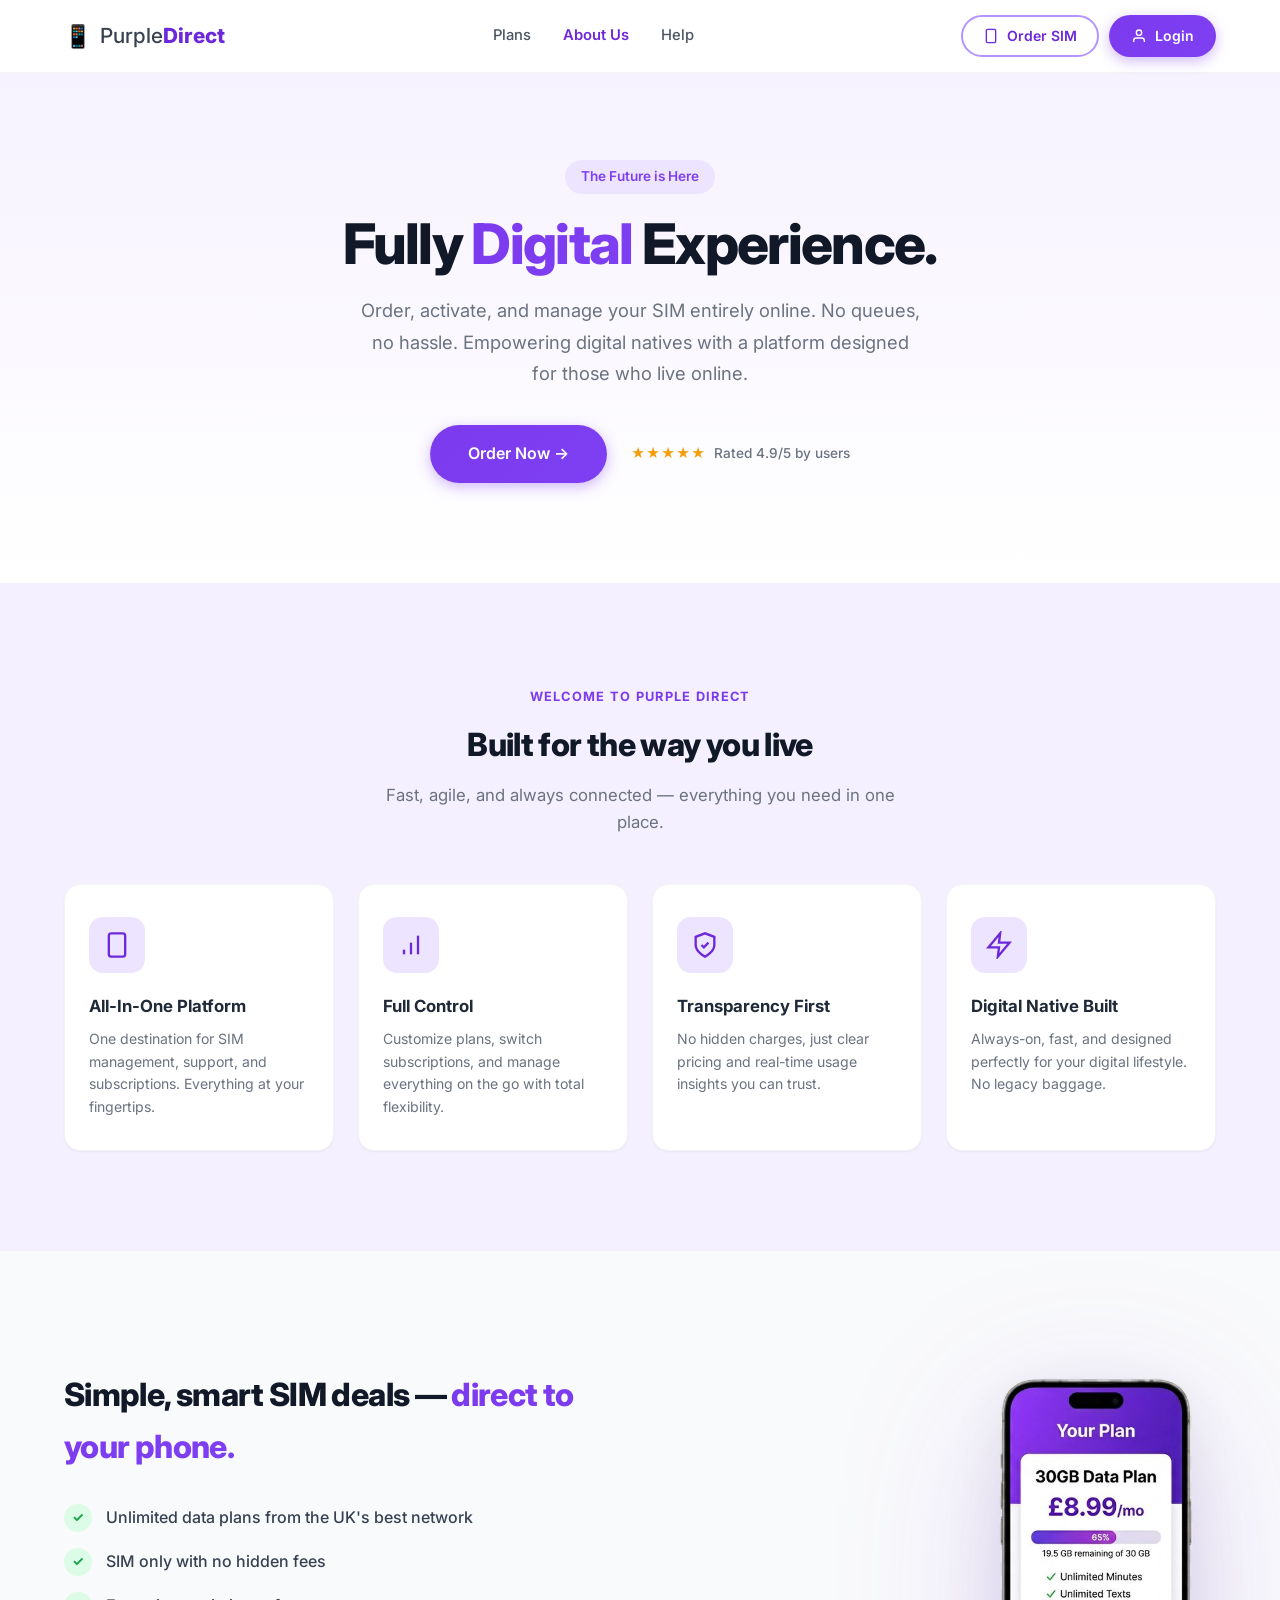
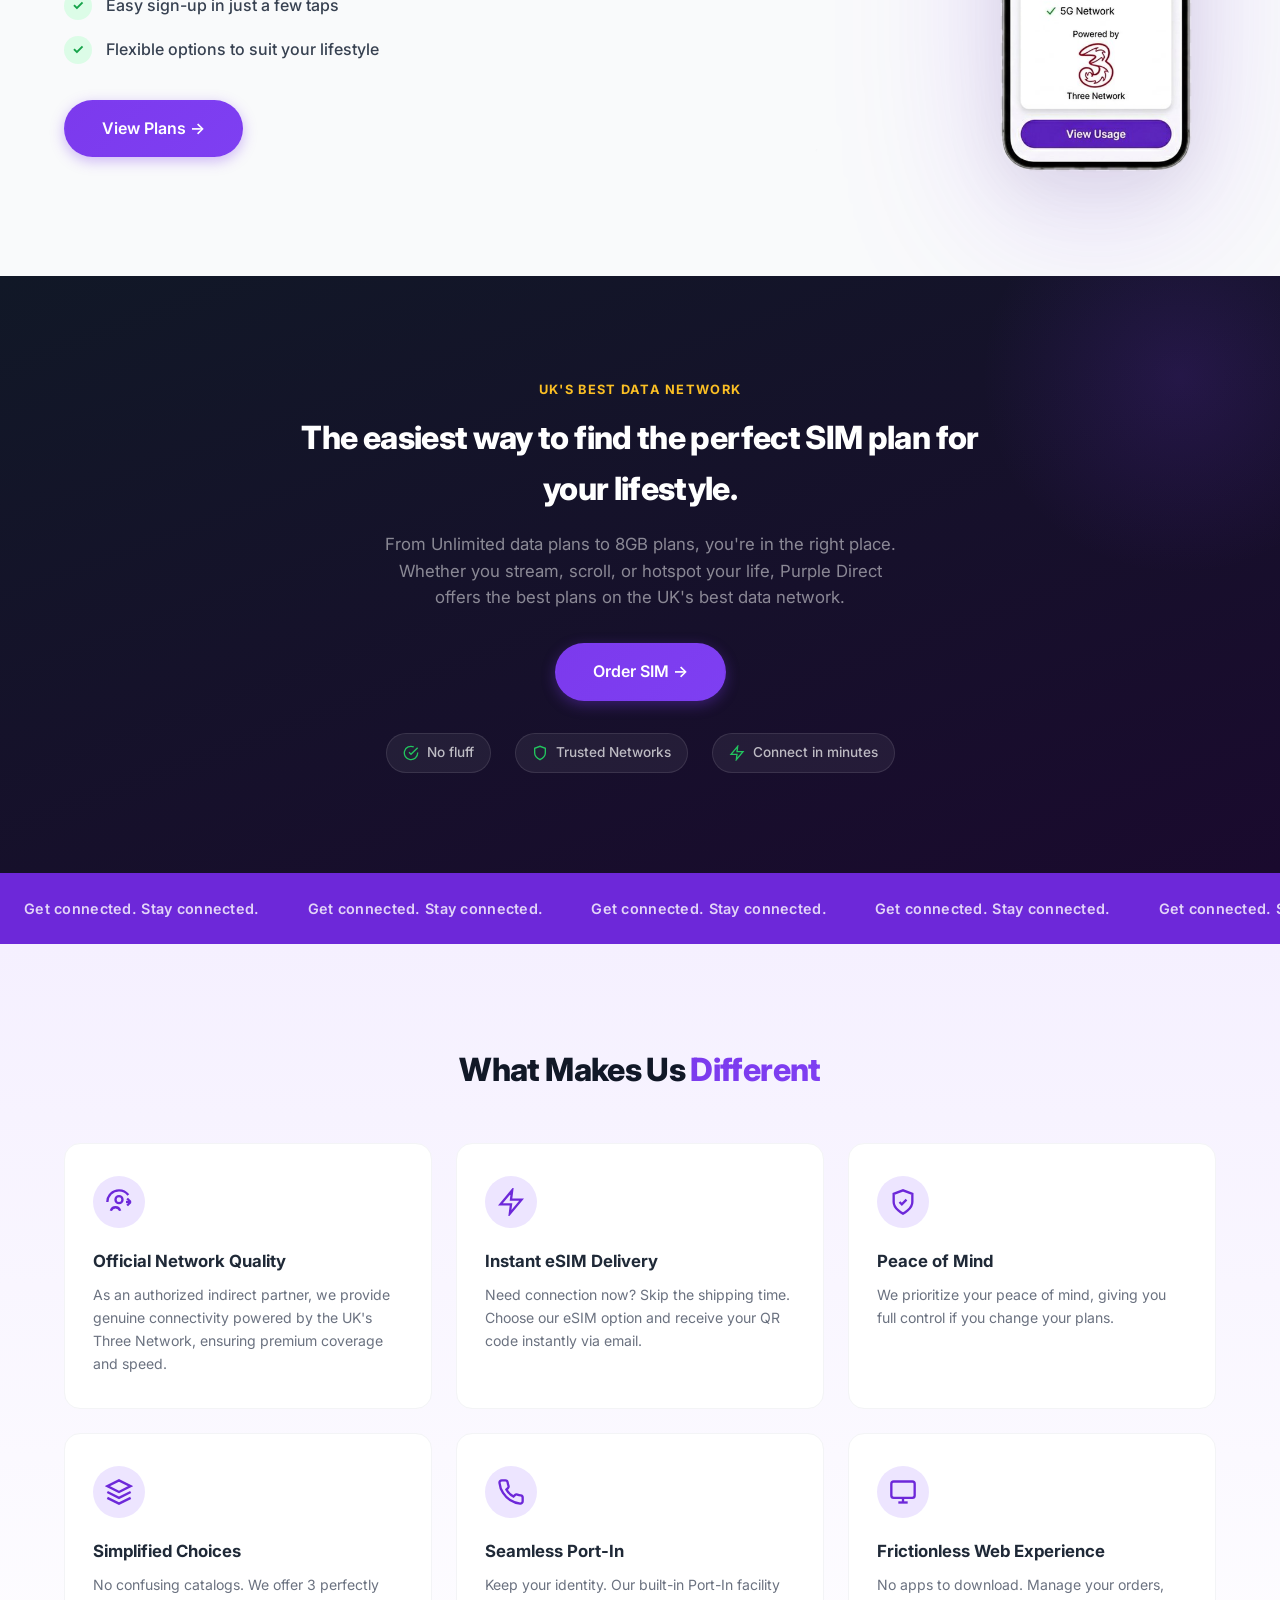
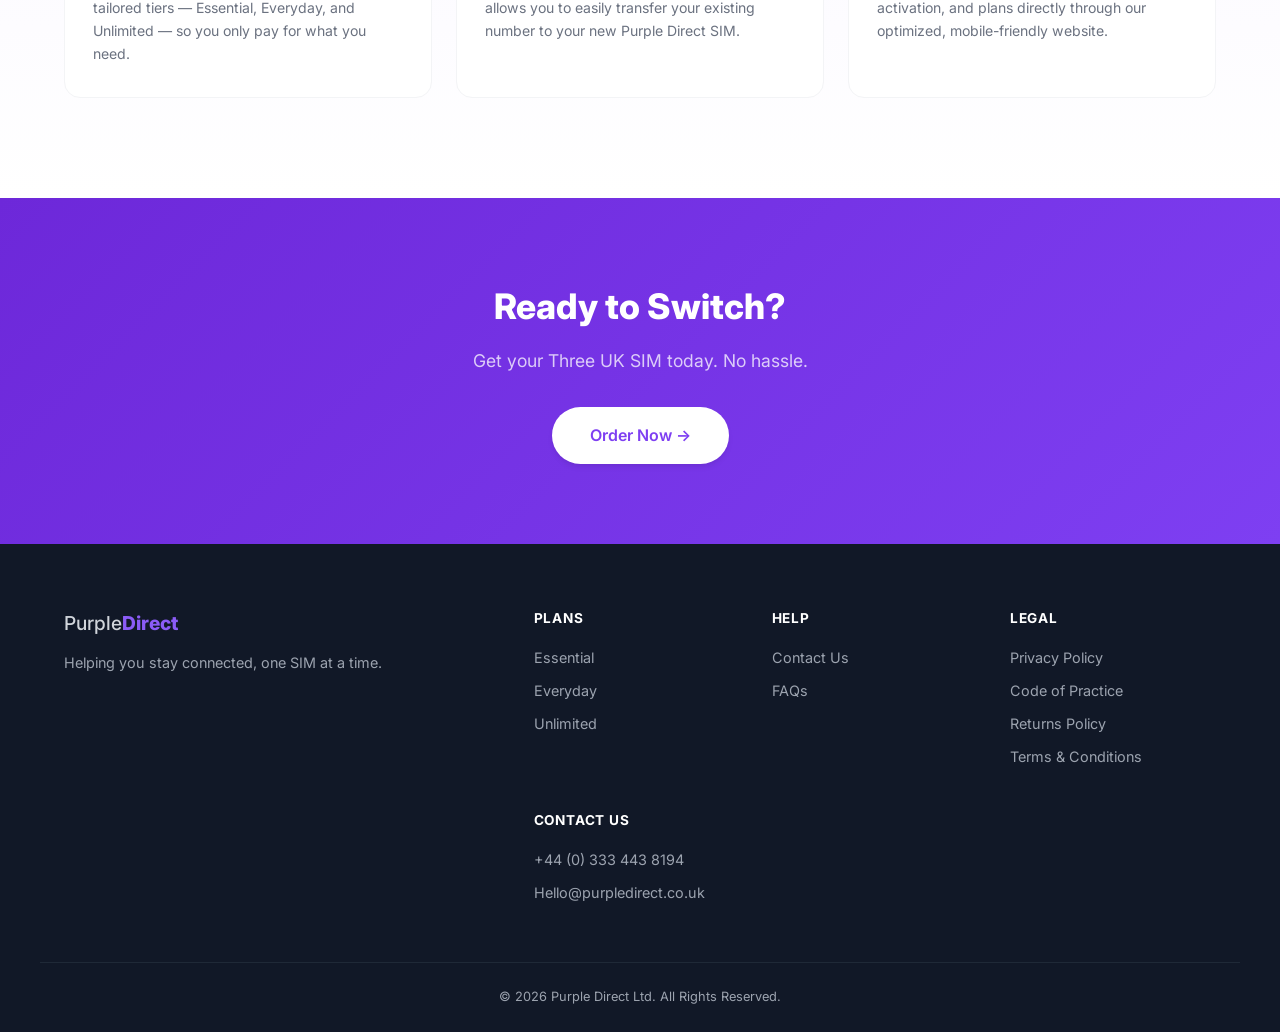
==== commit b1f3f8a4: "version 1.3" ====
--- a/about.html
+++ b/about.html
@@ -264,8 +264,8 @@
           <div class="diff-icon">
             <svg width="28" height="28" viewBox="0 0 24 24" fill="none" stroke="currentColor" stroke-width="2"><path d="M12 22s8-4 8-10V5l-8-3-8 3v7c0 6 8 10 8 10z"/><path d="M9 12l2 2 4-4"/></svg>
           </div>
-          <h3 class="diff-title">Risk-Free Guarantee</h3>
-          <p class="diff-desc">We prioritize your peace of mind with a unique 14-Day Self-Cancellation policy, giving you full control if you change your plans.</p>
+          <h3 class="diff-title">Peace of Mind</h3>
+          <p class="diff-desc">We prioritize your peace of mind, giving you full control if you change your plans.</p>
         </div>
         <div class="diff-card">
           <div class="diff-icon">
@@ -296,7 +296,7 @@
   <section class="cta">
     <div class="container cta-inner">
       <h2 class="cta-title">Ready to Switch?</h2>
-      <p class="cta-subtitle">Get your Three UK SIM today. No contracts, no hassle.</p>
+      <p class="cta-subtitle">Get your Three UK SIM today. No hassle.</p>
       <a href="index.html#plans" class="btn btn-white btn-lg">Order Now →</a>
     </div>
   </section>
--- a/styles.css
+++ b/styles.css
@@ -10,9 +10,9 @@
   --purple-400: #8b5cf6;
   --purple-500: #7c3aed;
   --purple-600: #6d28d9;
-  --purple-700: #5b21b6;
-  --purple-800: #4c1d95;
-  --purple-900: #3b0764;
+  --purple-700: #7e3ff2;
+  --purple-800: #7e3ff2;
+  --purple-900: #7e3ff2;
 
   --gold-400: #fbbf24;
   --gold-500: #f59e0b;
@@ -830,13 +830,14 @@
 }
 
 .hero-phone-img {
-  width: 200%;
+  width: 100%;
   max-width: 800px;
   height: auto;
   filter: drop-shadow(0 40px 80px rgba(124, 58, 237, 0.25)) drop-shadow(0 15px 30px rgba(0,0,0,0.1));
   animation: hero-float 5s ease-in-out infinite;
   position: relative;
   z-index: 1;
+  border-radius: 50px;
 }
 
 @keyframes hero-float {
@@ -882,7 +883,7 @@
   position: absolute;
   width: 400px;
   height: 400px;
-  background: radial-gradient(circle, rgba(251, 191, 36, 0.06) 0%, transparent 70%);
+  background: radial-gradient(circle, rgba(124, 58, 237, 0.08) 0%, transparent 70%);
   bottom: -100px;
   left: -100px;
   z-index: 0;
@@ -916,17 +917,17 @@
 }
 
 .pricing-card-featured {
-  border: 2px solid var(--gold-400);
-  box-shadow: 0 12px 40px -8px rgba(124, 58, 237, 0.18), 0 0 0 1px rgba(251, 191, 36, 0.15);
+  border: 2px solid var(--purple-400);
+  box-shadow: 0 12px 40px -8px rgba(124, 58, 237, 0.18), 0 0 0 1px rgba(139, 92, 246, 0.2);
   padding: 48px 28px 36px;
   transform: scale(1.05);
   z-index: 2;
-  background: linear-gradient(180deg, #fffcf0 0%, var(--white) 100%);
+  background: linear-gradient(180deg, var(--purple-50) 0%, var(--white) 100%);
 }
 
 .pricing-card-featured:hover {
   transform: scale(1.05) translateY(-4px);
-  box-shadow: 0 20px 50px -12px rgba(124, 58, 237, 0.22), 0 0 0 1px rgba(251, 191, 36, 0.2);
+  box-shadow: 0 20px 50px -12px rgba(124, 58, 237, 0.22), 0 0 0 1px rgba(139, 92, 246, 0.25);
 }
 
 .pricing-badge {
@@ -934,8 +935,8 @@
   top: -14px;
   left: 50%;
   transform: translateX(-50%);
-  background: linear-gradient(135deg, var(--gold-400), var(--gold-500));
-  color: var(--gray-900);
+  background: linear-gradient(135deg, var(--purple-400), var(--purple-600));
+  color: var(--white);
   font-size: 0.72rem;
   font-weight: 700;
   padding: 6px 20px;
@@ -972,7 +973,7 @@
 
 .pricing-card-featured .price-currency,
 .pricing-card-featured .price-amount {
-  color: var(--gold-500);
+  color: var(--purple-600);
 }
 
 .price-amount {
@@ -1006,6 +1007,10 @@
   color: var(--gold-500);
   font-size: 0.9rem;
   letter-spacing: 1px;
+}
+
+.pricing-card-featured .stars {
+  color: var(--purple-500);
 }
 
 .rating-value {
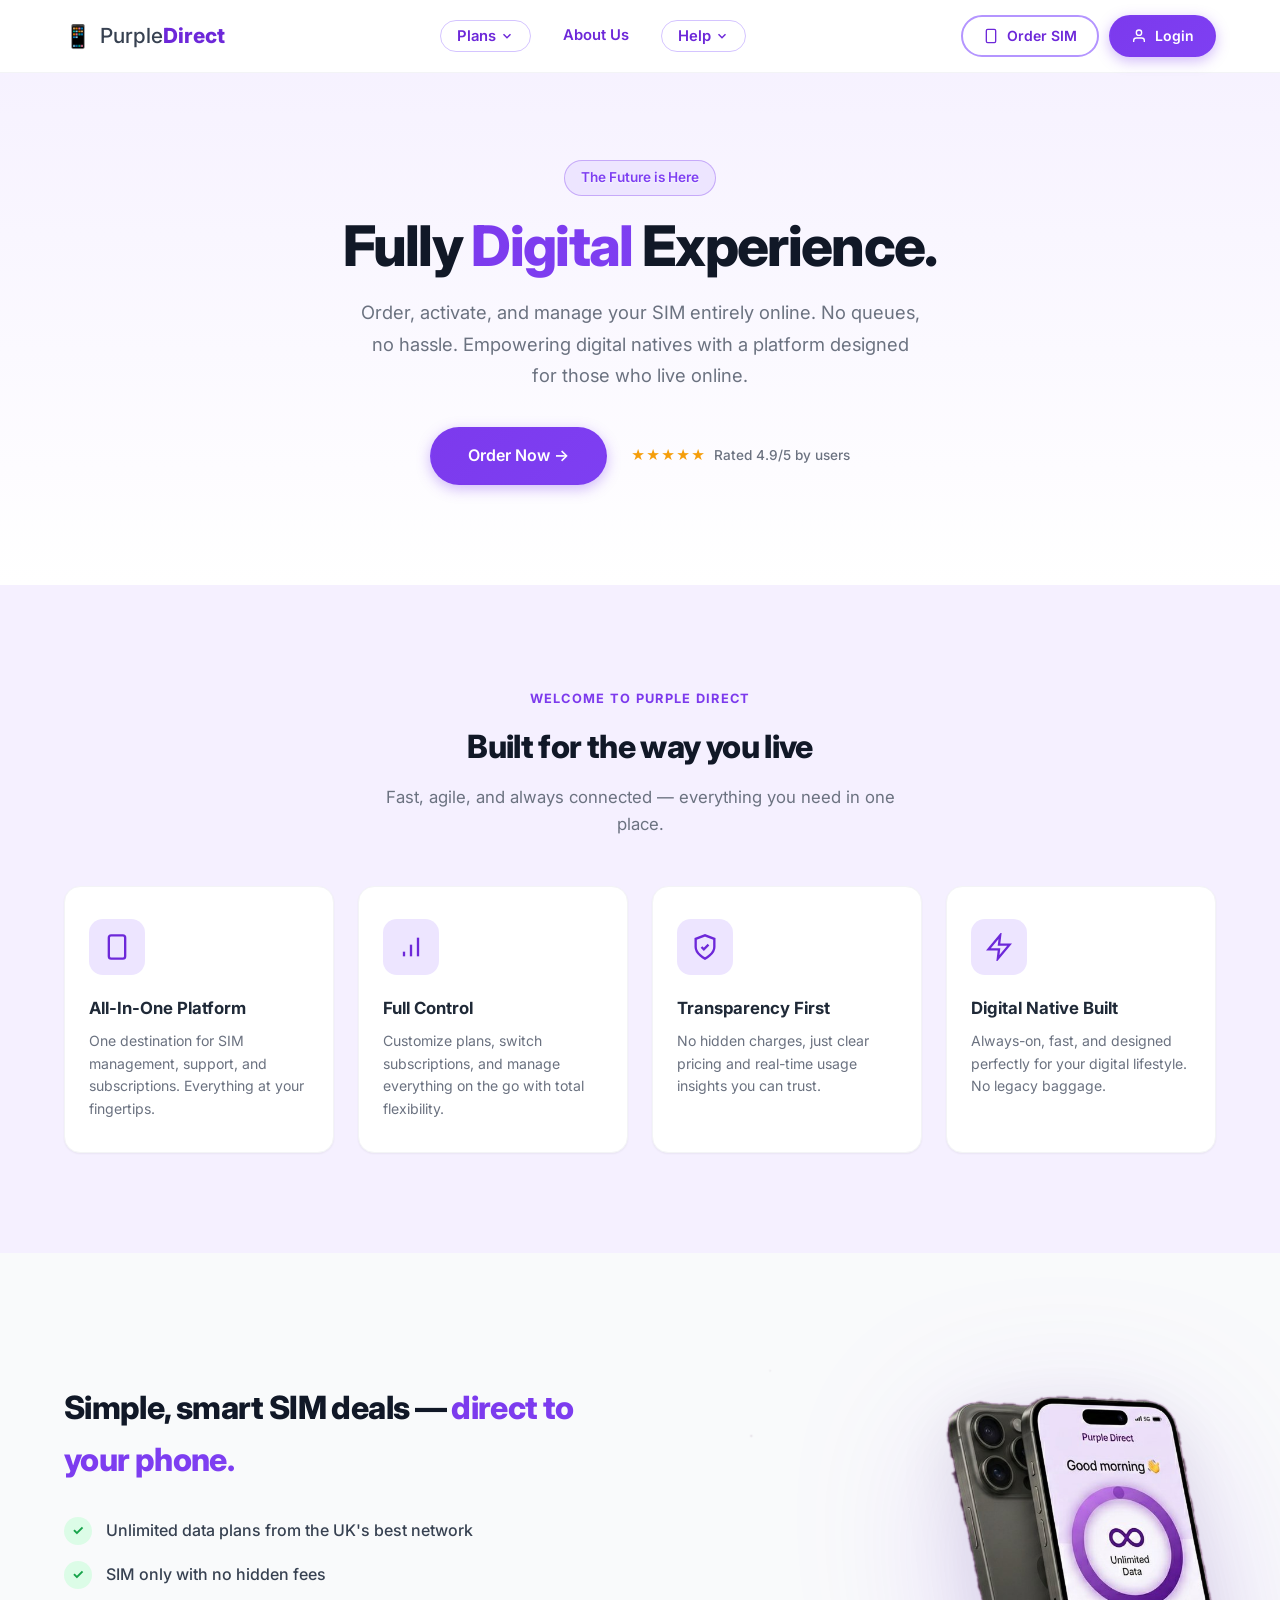
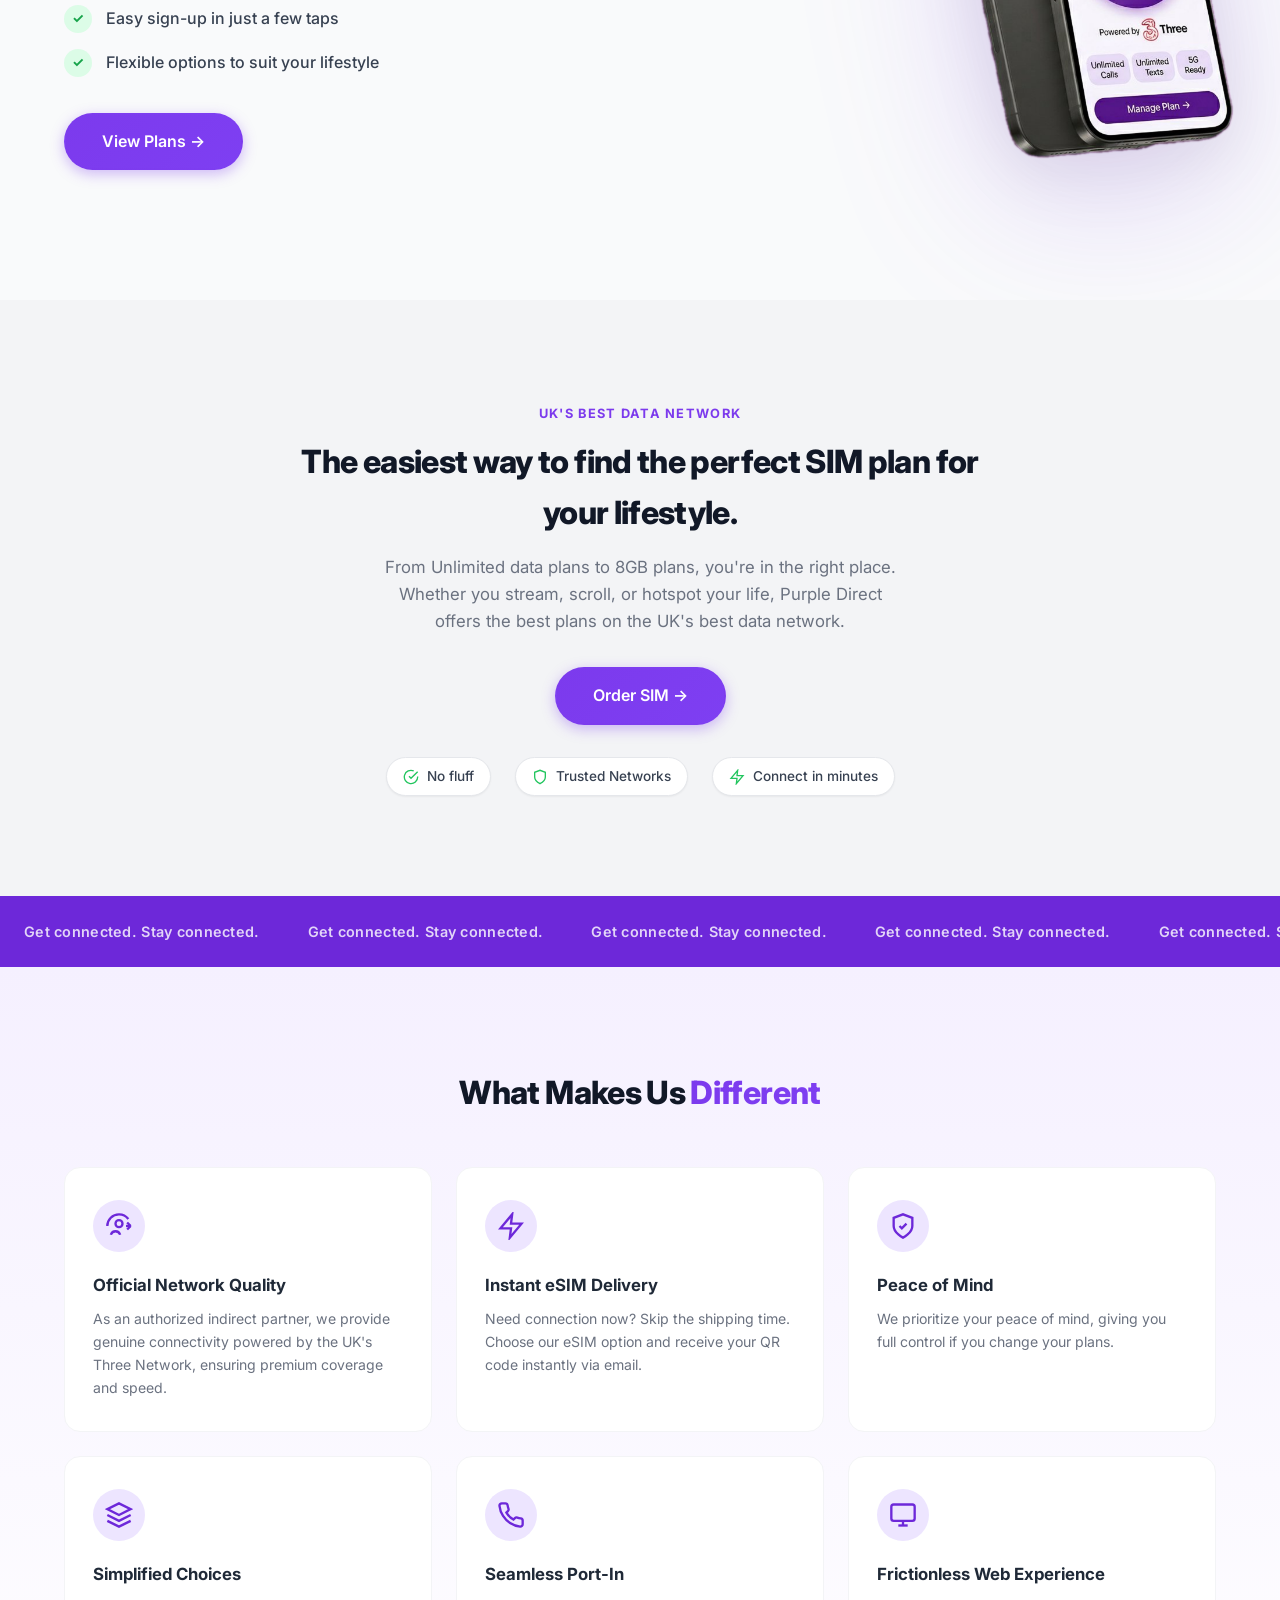
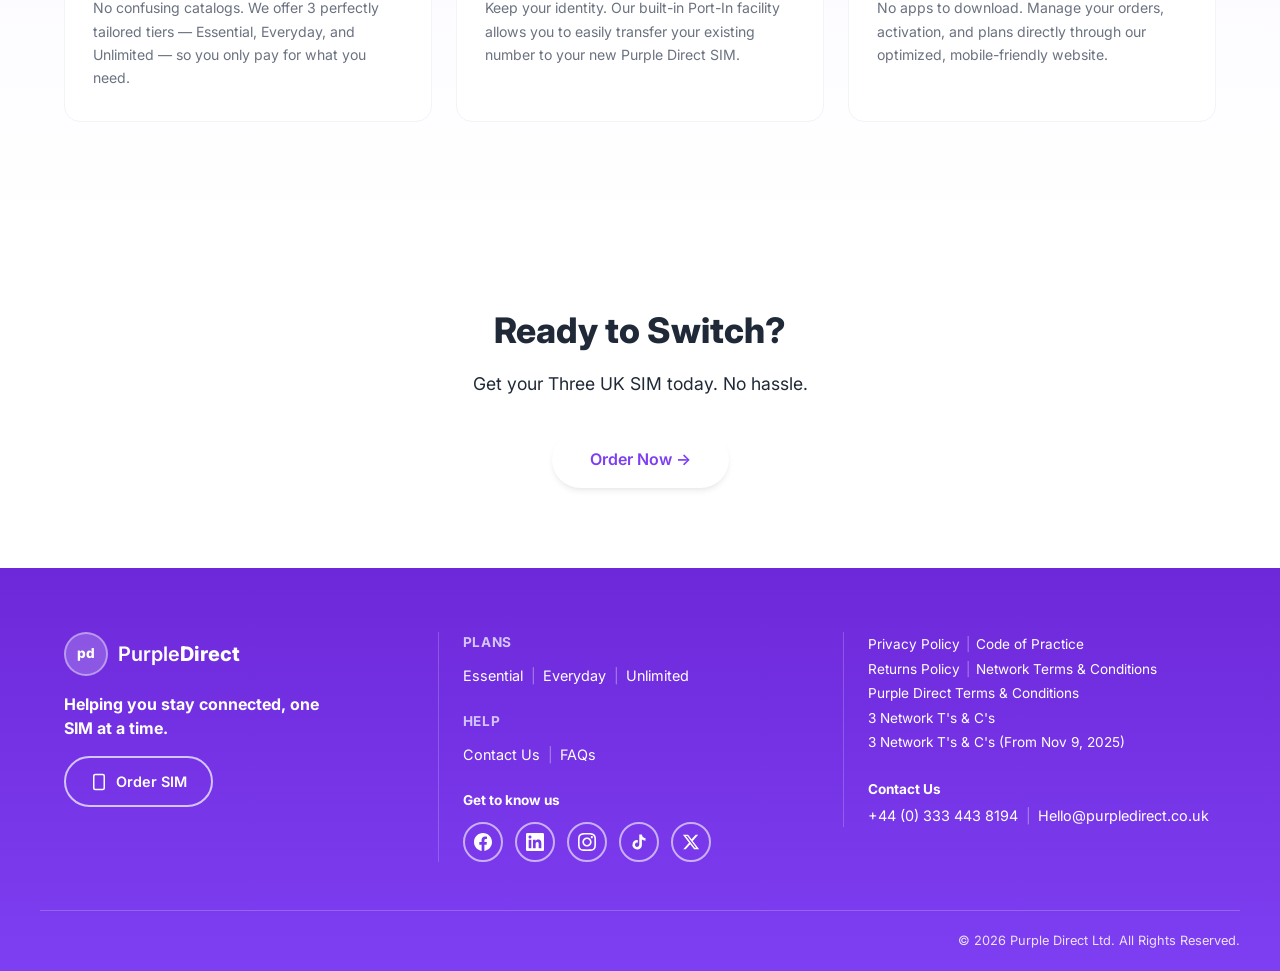
==== commit 1bd6c756: "logo update" ====
--- a/about.html
+++ b/about.html
@@ -10,7 +10,7 @@
 </head>
 <body>
 
-  <!-- Header -->
+  <!-- Header (same as index) -->
   <header class="header">
     <div class="container header-inner">
       <a href="index.html" class="logo">
@@ -18,12 +18,95 @@
         <span class="logo-text">Purple<span class="logo-bold">Direct</span></span>
       </a>
       <nav class="nav">
-        <a href="index.html#plans" class="nav-link">Plans</a>
+        <div class="nav-dropdown">
+          <button class="nav-link nav-link-trigger" aria-expanded="false">
+            Plans
+            <svg class="nav-chevron" width="14" height="14" viewBox="0 0 24 24" fill="none" stroke="currentColor" stroke-width="2.5"><path d="M6 9l6 6 6-6"/></svg>
+          </button>
+          <div class="mega-dropdown">
+            <div class="mega-dropdown-inner">
+              <div class="mega-sidebar">
+                <h5 class="mega-sidebar-label">Browse Plans</h5>
+                <a href="index.html#plans" class="mega-sidebar-item active">
+                  <span class="mega-sidebar-icon"><svg width="18" height="18" viewBox="0 0 24 24" fill="none" stroke="currentColor" stroke-width="2"><path d="M22 12h-4l-3 9L9 3l-3 9H2"/></svg></span>
+                  Unlimited
+                </a>
+                <a href="index.html#plans" class="mega-sidebar-item">
+                  <span class="mega-sidebar-icon"><svg width="18" height="18" viewBox="0 0 24 24" fill="none" stroke="currentColor" stroke-width="2"><circle cx="12" cy="12" r="10"/><path d="M12 6v6l4 2"/></svg></span>
+                  Everyday
+                </a>
+                <a href="index.html#plans" class="mega-sidebar-item">
+                  <span class="mega-sidebar-icon"><svg width="18" height="18" viewBox="0 0 24 24" fill="none" stroke="currentColor" stroke-width="2"><path d="M12 2L2 7l10 5 10-5-10-5z"/><path d="M2 17l10 5 10-5"/><path d="M2 12l10 5 10-5"/></svg></span>
+                  Essential
+                </a>
+              </div>
+              <div class="mega-content">
+                <div class="mega-plan-card visible" id="plan-unlimited">
+                  <div class="mega-plan-header">
+                    <span class="mega-plan-badge badge-purple">UNLIMITED</span>
+                    <div class="mega-plan-pricing">
+                      <div class="mega-plan-data-tag">Unlimited Data</div>
+                      <div class="mega-plan-price-row"><span class="mega-plan-was">Was £30.00</span><span class="mega-plan-save">SAVE 25%</span></div>
+                      <div class="mega-plan-price">£22.50<span>/Month</span></div>
+                      <div class="mega-plan-term">£22.50 for 24 months</div>
+                    </div>
+                  </div>
+                  <div class="mega-plan-network">
+                    <span class="network-badge-dot"></span>
+                    Powered by <img src="images/three.png" alt="Three" class="network-logo-img"> · 5G Network
+                  </div>
+                  <a href="checkout.html" class="btn btn-primary btn-block mega-plan-cta">Order SIM →</a>
+                </div>
+                <div class="mega-plan-card" id="plan-everyday">
+                  <div class="mega-plan-header">
+                    <span class="mega-plan-badge badge-green">EVERYDAY</span>
+                    <div class="mega-plan-pricing">
+                      <div class="mega-plan-data-tag">50GB Data</div>
+                      <div class="mega-plan-price-row"><span class="mega-plan-was">Was £20.00</span><span class="mega-plan-save">SAVE 25%</span></div>
+                      <div class="mega-plan-price">£15.00<span>/Month</span></div>
+                      <div class="mega-plan-term">£15.00 for 24 months</div>
+                    </div>
+                  </div>
+                  <div class="mega-plan-network">
+                    <span class="network-badge-dot"></span>
+                    Powered by <img src="images/three.png" alt="Three" class="network-logo-img"> · 5G Network
+                  </div>
+                  <a href="checkout.html" class="btn btn-primary btn-block mega-plan-cta">Order SIM →</a>
+                </div>
+                <div class="mega-plan-card" id="plan-essential">
+                  <div class="mega-plan-header">
+                    <span class="mega-plan-badge badge-amber">ESSENTIAL</span>
+                    <div class="mega-plan-pricing">
+                      <div class="mega-plan-data-tag">8GB Data</div>
+                      <div class="mega-plan-price-row"><span class="mega-plan-was">Was £20.00</span><span class="mega-plan-save">SAVE 25%</span></div>
+                      <div class="mega-plan-price">£15.00<span>/Month</span></div>
+                      <div class="mega-plan-term">£15.00 Discount for 24 months</div>
+                    </div>
+                  </div>
+                  <div class="mega-plan-network">
+                    <span class="network-badge-dot"></span>
+                    Powered by <img src="images/three.png" alt="Three" class="network-logo-img"> · 5G Network
+                  </div>
+                  <a href="checkout.html" class="btn btn-primary btn-block mega-plan-cta">Order SIM →</a>
+                </div>
+              </div>
+            </div>
+          </div>
+        </div>
         <a href="about.html" class="nav-link nav-link-active">About Us</a>
-        <a href="index.html#faq" class="nav-link">Help</a>
+        <div class="nav-dropdown">
+          <button class="nav-link nav-link-trigger" aria-expanded="false">
+            Help
+            <svg class="nav-chevron" width="14" height="14" viewBox="0 0 24 24" fill="none" stroke="currentColor" stroke-width="2.5"><path d="M6 9l6 6 6-6"/></svg>
+          </button>
+          <div class="help-dropdown">
+            <a href="contact.html">Contact Us</a>
+            <a href="index.html#faq">FAQs</a>
+          </div>
+        </div>
       </nav>
       <div class="header-actions">
-        <a href="#" class="btn btn-outline btn-sm">
+        <a href="checkout.html" class="btn btn-outline btn-sm">
           <svg width="16" height="16" viewBox="0 0 24 24" fill="none" stroke="currentColor" stroke-width="2"><rect x="5" y="2" width="14" height="20" rx="2"/><line x1="12" y1="18" x2="12" y2="18.01"/></svg>
           Order SIM
         </a>
@@ -51,27 +134,31 @@
       <nav class="mobile-menu-nav">
         <div class="mobile-menu-section">
           <div class="mobile-menu-label">Plans</div>
-          <a href="index.html#plans" class="mobile-menu-link">
+          <a href="index.html#plans" class="mobile-menu-link" onclick="document.body.classList.remove('mobile-menu-open')">
             <svg width="18" height="18" viewBox="0 0 24 24" fill="none" stroke="currentColor" stroke-width="2"><path d="M22 12h-4l-3 9L9 3l-3 9H2"/></svg>
             Unlimited
           </a>
-          <a href="index.html#plans" class="mobile-menu-link">
+          <a href="index.html#plans" class="mobile-menu-link" onclick="document.body.classList.remove('mobile-menu-open')">
             <svg width="18" height="18" viewBox="0 0 24 24" fill="none" stroke="currentColor" stroke-width="2"><circle cx="12" cy="12" r="10"/><path d="M12 6v6l4 2"/></svg>
             Everyday
           </a>
-          <a href="index.html#plans" class="mobile-menu-link">
+          <a href="index.html#plans" class="mobile-menu-link" onclick="document.body.classList.remove('mobile-menu-open')">
             <svg width="18" height="18" viewBox="0 0 24 24" fill="none" stroke="currentColor" stroke-width="2"><path d="M12 2L2 7l10 5 10-5-10-5z"/><path d="M2 17l10 5 10-5"/><path d="M2 12l10 5 10-5"/></svg>
             Essential
           </a>
         </div>
         <div class="mobile-menu-section">
           <div class="mobile-menu-label">Help</div>
-          <a href="index.html#faq" class="mobile-menu-link">
+          <a href="contact.html" class="mobile-menu-link" onclick="document.body.classList.remove('mobile-menu-open')">
+            <svg width="18" height="18" viewBox="0 0 24 24" fill="none" stroke="currentColor" stroke-width="2"><path d="M21 15a2 2 0 01-2 2H7l-4 4V5a2 2 0 012-2h14a2 2 0 012 2z"/></svg>
+            Contact Us
+          </a>
+          <a href="index.html#faq" class="mobile-menu-link" onclick="document.body.classList.remove('mobile-menu-open')">
             <svg width="18" height="18" viewBox="0 0 24 24" fill="none" stroke="currentColor" stroke-width="2"><path d="M21 15a2 2 0 01-2 2H7l-4 4V5a2 2 0 012-2h14a2 2 0 012 2z"/></svg>
             FAQs
           </a>
         </div>
-        <a href="about.html" class="mobile-menu-link">
+        <a href="about.html" class="mobile-menu-link" onclick="document.body.classList.remove('mobile-menu-open')">
           <svg width="18" height="18" viewBox="0 0 24 24" fill="none" stroke="currentColor" stroke-width="2"><circle cx="12" cy="12" r="10"/><line x1="12" y1="16" x2="12" y2="12"/><line x1="12" y1="8" x2="12.01" y2="8"/></svg>
           About Us
         </a>
@@ -175,11 +262,11 @@
           <a href="index.html#plans" class="btn btn-primary btn-lg">View Plans →</a>
         </div>
         <div class="about-benefits-visual">
-          <img src="images/about-phone-nobg.png" alt="Purple Direct plan details showing 30GB data plan powered by Three network" class="about-phone-img">
-        </div>
-      </div>
-    </div>
-  </section>
+          <img src="images/phone_nobg_hires.png" alt="Purple Direct plan details showing 30GB data plan powered by Three network" class="about-phone-img" width="50%" height="auto">
+        </div>
+      </div>
+    </div>
+  </section>  
 
   <!-- Find Perfect Plan -->
   <section class="about-perfect-plan">
@@ -305,32 +392,57 @@
   <footer class="footer">
     <div class="container footer-inner">
       <div class="footer-brand">
-        <span class="logo-text">Purple<span class="logo-bold">Direct</span></span>
+        <a href="index.html" class="footer-logo">
+          <span class="footer-logo-icon">pd</span>
+          <span class="footer-logo-text">Purple<span class="footer-logo-bold">Direct</span></span>
+        </a>
         <p class="footer-tagline">Helping you stay connected, one SIM at a time.</p>
-      </div>
-      <div class="footer-links">
+        <a href="checkout.html" class="btn btn-footer-cta">
+          <svg width="18" height="18" viewBox="0 0 24 24" fill="none" stroke="currentColor" stroke-width="2"><rect x="5" y="2" width="14" height="20" rx="2"/><line x1="12" y1="18" x2="12" y2="18.01"/></svg>
+          Order SIM
+        </a>
+      </div>
+      <div class="footer-nav">
         <div class="footer-col">
-          <h5>Plans</h5>
-          <a href="index.html#plans">Essential</a>
-          <a href="index.html#plans">Everyday</a>
-          <a href="index.html#plans">Unlimited</a>
+          <h5 class="footer-heading">Plans</h5>
+          <div class="footer-links-inline">
+            <a href="index.html#plans">Essential</a><span class="footer-sep">|</span>
+            <a href="index.html#plans">Everyday</a><span class="footer-sep">|</span>
+            <a href="index.html#plans">Unlimited</a>
+          </div>
         </div>
         <div class="footer-col">
-          <h5>Help</h5>
-          <a href="#">Contact Us</a>
-          <a href="index.html#faq">FAQs</a>
+          <h5 class="footer-heading">Help</h5>
+          <div class="footer-links-inline">
+            <a href="contact.html">Contact Us</a><span class="footer-sep">|</span>
+            <a href="index.html#faq">FAQs</a>
+          </div>
         </div>
         <div class="footer-col">
-          <h5>Legal</h5>
-          <a href="#">Privacy Policy</a>
-          <a href="#">Code of Practice</a>
-          <a href="#">Returns Policy</a>
-          <a href="#">Terms & Conditions</a>
-        </div>
-        <div class="footer-col">
-          <h5>Contact Us</h5>
-          <a href="tel:+4403334438194">+44 (0) 333 443 8194</a>
-          <a href="mailto:Hello@purpledirect.co.uk">Hello@purpledirect.co.uk</a>
+          <h5 class="footer-heading footer-heading-white">Get to know us</h5>
+          <div class="footer-social">
+            <a href="#" class="footer-social-link" aria-label="Facebook"><svg width="18" height="18" viewBox="0 0 24 24" fill="currentColor"><path d="M24 12.073c0-6.627-5.373-12-12-12s-12 5.373-12 12c0 5.99 4.388 10.954 10.125 11.854v-8.385H7.078v-3.47h3.047V9.43c0-3.007 1.792-4.669 4.533-4.669 1.312 0 2.686.235 2.686.235v2.953H15.83c-1.491 0-1.956.925-1.956 1.874v2.25h3.328l-.532 3.47h-2.796v8.385C19.612 23.027 24 18.062 24 12.073z"/></svg></a>
+            <a href="#" class="footer-social-link" aria-label="LinkedIn"><svg width="18" height="18" viewBox="0 0 24 24" fill="currentColor"><path d="M20.447 20.452h-3.554v-5.569c0-1.328-.027-3.037-1.852-3.037-1.853 0-2.136 1.445-2.136 2.939v5.667H9.351V9h3.414v1.561h.046c.477-.9 1.637-1.85 3.37-1.85 3.601 0 4.267 2.37 4.267 5.455v6.286zM5.337 7.433c-1.144 0-2.063-.926-2.063-2.065 0-1.138.92-2.063 2.063-2.063 1.14 0 2.064.925 2.064 2.063 0 1.139-.925 2.065-2.064 2.065zm1.782 13.019H3.555V9h3.564v11.452zM22.225 0H1.771C.792 0 0 .774 0 1.729v20.542C0 23.227.792 24 1.771 24h20.451C23.2 24 24 23.227 24 22.271V1.729C24 .774 23.2 0 22.222 0h.003z"/></svg></a>
+            <a href="#" class="footer-social-link" aria-label="Instagram"><svg width="18" height="18" viewBox="0 0 24 24" fill="currentColor"><path d="M12 2.163c3.204 0 3.584.012 4.85.07 3.252.148 4.771 1.691 4.919 4.919.058 1.265.069 1.645.069 4.849 0 3.205-.012 3.584-.069 4.849-.149 3.225-1.664 4.771-4.919 4.919-1.266.058-1.644.07-4.85.07-3.204 0-3.584-.012-4.849-.07-3.26-.149-4.771-1.699-4.919-4.92-.058-1.265-.07-1.644-.07-4.849 0-3.204.013-3.583.07-4.849.149-3.227 1.664-4.771 4.919-4.919 1.266-.057 1.645-.069 4.849-.069zm0-2.163c-3.259 0-3.667.014-4.947.072-4.358.2-6.78 2.618-6.98 6.98-.059 1.281-.073 1.689-.073 4.948 0 3.259.014 3.668.072 4.948.2 4.358 2.618 6.78 6.98 6.98 1.281.058 1.689.072 4.948.072 3.259 0 3.668-.014 4.948-.072 4.354-.2 6.782-2.618 6.979-6.98.059-1.28.073-1.689.073-4.948 0-3.259-.014-3.667-.072-4.947-.196-4.354-2.617-6.78-6.979-6.98-1.281-.059-1.69-.073-4.949-.073zm0 5.838c-3.403 0-6.162 2.759-6.162 6.162s2.759 6.163 6.162 6.163 6.162-2.759 6.162-6.163c0-3.403-2.759-6.162-6.162-6.162zm0 10.162c-2.209 0-4-1.79-4-4 0-2.209 1.791-4 4-4s4 1.791 4 4c0 2.21-1.791 4-4 4zm6.406-11.845c-.796 0-1.441.645-1.441 1.44s.645 1.44 1.441 1.44c.795 0 1.439-.645 1.439-1.44s-.644-1.44-1.439-1.44z"/></svg></a>
+            <a href="#" class="footer-social-link" aria-label="TikTok"><svg width="18" height="18" viewBox="0 0 24 24" fill="currentColor"><path d="M19.59 6.69a4.83 4.83 0 0 1-3.77-4.25V2h-3.45v13.67a2.89 2.89 0 0 1-5.2 1.74 2.89 2.89 0 0 1 2.31-4.64 2.93 2.93 0 0 1 .88.13V9.4a6.84 6.84 0 0 0-1-.05A6.33 6.33 0 0 0 5 20.1a6.34 6.34 0 0 0 10.86-4.43v-7a8.16 8.16 0 0 0 4.77 1.52v-3.4a4.85 4.85 0 0 1-1-.1z"/></svg></a>
+            <a href="#" class="footer-social-link" aria-label="Twitter"><svg width="18" height="18" viewBox="0 0 24 24" fill="currentColor"><path d="M18.244 2.25h3.308l-7.227 8.26 8.502 11.24H16.17l-5.214-6.817L4.99 21.75H1.68l7.73-8.835L1.254 2.25H8.08l4.713 6.231zm-1.161 17.52h1.833L7.084 4.126H5.117z"/></svg></a>
+          </div>
+        </div>
+      </div>
+      <div class="footer-legal-contact">
+        <div class="footer-legal">
+          <a href="#">Privacy Policy</a><span class="footer-sep">|</span><a href="#">Code of Practice</a><br>
+          <a href="#">Returns Policy</a><span class="footer-sep">|</span><a href="#">Network Terms &amp; Conditions</a><br>
+          <a href="#">Purple Direct Terms &amp; Conditions</a><br>
+          <a href="#">3 Network T's &amp; C's</a><br>
+          <a href="#">3 Network T's &amp; C's (From Nov 9, 2025)</a>
+        </div>
+        <div class="footer-contact">
+          <h5 class="footer-heading footer-heading-white">Contact Us</h5>
+          <div class="footer-links-inline">
+            <a href="tel:+4403334438194">+44 (0) 333 443 8194</a><span class="footer-sep">|</span>
+            <a href="mailto:Hello@purpledirect.co.uk">Hello@purpledirect.co.uk</a>
+          </div>
         </div>
       </div>
     </div>
@@ -339,5 +451,22 @@
     </div>
   </footer>
 
+  <script>
+    document.querySelectorAll('.nav-link-trigger').forEach(trigger => {
+      trigger.addEventListener('click', (e) => {
+        e.preventDefault();
+        const dropdown = trigger.closest('.nav-dropdown');
+        const isOpen = dropdown.classList.contains('open');
+        document.querySelectorAll('.nav-dropdown').forEach(d => d.classList.remove('open'));
+        if (!isOpen) dropdown.classList.add('open');
+      });
+    });
+    document.addEventListener('click', (e) => {
+      if (!e.target.closest('.nav-dropdown')) {
+        document.querySelectorAll('.nav-dropdown').forEach(d => d.classList.remove('open'));
+      }
+    });
+  </script>
+
 </body>
 </html>
--- a/styles.css
+++ b/styles.css
@@ -474,6 +474,46 @@
   transform: translateX(-50%) translateY(0);
 }
 
+/* Help dropdown (Contact Us, FAQs) */
+.help-dropdown {
+  display: none;
+  position: absolute;
+  top: calc(100% + 8px);
+  left: 50%;
+  transform: translateX(-50%) translateY(6px);
+  min-width: 180px;
+  background: var(--white);
+  border: 1px solid var(--gray-200);
+  border-radius: var(--radius-md);
+  box-shadow: var(--shadow-lg);
+  padding: 8px 0;
+  opacity: 0;
+  visibility: hidden;
+  transition: opacity 0.2s, transform 0.2s, visibility 0.2s;
+  z-index: 200;
+}
+
+.nav-dropdown.open .help-dropdown {
+  display: block;
+  opacity: 1;
+  visibility: visible;
+  transform: translateX(-50%) translateY(0);
+}
+
+.help-dropdown a {
+  display: block;
+  padding: 10px 20px;
+  font-size: 0.9rem;
+  font-weight: 500;
+  color: var(--gray-700);
+  transition: background 0.15s, color 0.15s;
+}
+
+.help-dropdown a:hover {
+  background: var(--purple-50);
+  color: var(--purple-600);
+}
+
 .mega-dropdown-inner {
   display: grid;
   grid-template-columns: 180px 1fr;
@@ -709,40 +749,37 @@
   position: relative;
   padding: 140px 0 80px;
   overflow: hidden;
-  background: linear-gradient(180deg, var(--purple-100) 0%, var(--purple-50) 40%, var(--white) 100%);
-}
-
-.hero::before {
-  content: '';
+  background: var(--purple-100) url('images/hero-family3.png') no-repeat center right;
+  background-size: cover;
+  min-height: 520px;
+}
+
+.hero-overlay {
   position: absolute;
-  width: 500px;
-  height: 500px;
-  background: radial-gradient(circle, rgba(124, 58, 237, 0.08) 0%, transparent 70%);
-  top: -100px;
-  right: -100px;
+  inset: 0;
+  background: linear-gradient(90deg, rgba(255, 255, 255, 0.856) 0%, rgba(255, 255, 255, 0.671) 45%, transparent 70%);
   pointer-events: none;
-}
-
-.hero::after {
-  content: '';
-  position: absolute;
-  width: 300px;
-  height: 300px;
-  background: radial-gradient(circle, rgba(251, 191, 36, 0.08) 0%, transparent 70%);
-  bottom: 0;
-  left: -50px;
-  pointer-events: none;
+  z-index: 0;
 }
 
 .hero-inner {
-  display: grid;
-  grid-template-columns: 1fr 1.1fr;
-  gap: 40px;
-  align-items: center;
+  position: relative;
+  z-index: 1;
+  display: flex;
+  align-items: center;
+  min-height: 420px;
+}
+
+.hero-content {
+  display: flex;
+  flex-direction: column;
+  justify-content: center;
+  max-width: 520px;
 }
 
 .hero-badge {
   display: inline-block;
+  width: fit-content;
   padding: 6px 16px;
   background: var(--purple-100);
   color: var(--purple-700);
@@ -750,6 +787,8 @@
   font-weight: 600;
   border-radius: var(--radius-full);
   margin-bottom: 20px;
+  border: 1px solid rgba(124, 58, 237, 0.35);
+  text-shadow: 0 1px 2px rgba(255, 255, 255, 0.9);
 }
 
 .hero-title {
@@ -770,16 +809,30 @@
 
 .hero-subtitle {
   font-size: 1.15rem;
-  color: var(--gray-500);
+  color: var(--gray-700);
   line-height: 1.7;
   margin-bottom: 32px;
   max-width: 460px;
+  text-shadow: 0 1px 2px rgba(255, 255, 255, 0.9), 0 1px 4px rgba(0, 0, 0, 0.05);
 }
 
 .hero-actions {
   display: flex;
   gap: 16px;
   margin-bottom: 40px;
+}
+
+.hero-actions .btn-outline {
+  background: rgba(255, 255, 255, 0.85);
+  color: var(--purple-700);
+  border: 2px solid var(--purple-500);
+  box-shadow: 0 2px 8px rgba(124, 58, 237, 0.15);
+}
+
+.hero-actions .btn-outline:hover {
+  background: var(--white);
+  border-color: var(--purple-600);
+  box-shadow: 0 4px 12px rgba(124, 58, 237, 0.25);
 }
 
 .hero-trust {
@@ -819,7 +872,8 @@
 
 .hero-trust-text span {
   font-size: 0.825rem;
-  color: var(--gray-500);
+  color: var(--gray-600);
+  text-shadow: 0 1px 2px rgba(255, 255, 255, 0.9);
 }
 
 /* Hero Visual */
@@ -898,7 +952,7 @@
   display: grid;
   grid-template-columns: repeat(3, 1fr);
   gap: 24px;
-  align-items: start;
+  align-items: stretch;
 }
 
 .pricing-card {
@@ -909,6 +963,8 @@
   transition: all 0.3s ease;
   position: relative;
   box-shadow: var(--shadow-sm);
+  display: flex;
+  flex-direction: column;
 }
 
 .pricing-card:hover {
@@ -919,14 +975,13 @@
 .pricing-card-featured {
   border: 2px solid var(--purple-400);
   box-shadow: 0 12px 40px -8px rgba(124, 58, 237, 0.18), 0 0 0 1px rgba(139, 92, 246, 0.2);
-  padding: 48px 28px 36px;
-  transform: scale(1.05);
+  padding: 36px 28px;
   z-index: 2;
   background: linear-gradient(180deg, var(--purple-50) 0%, var(--white) 100%);
 }
 
 .pricing-card-featured:hover {
-  transform: scale(1.05) translateY(-4px);
+  transform: translateY(-4px);
   box-shadow: 0 20px 50px -12px rgba(124, 58, 237, 0.22), 0 0 0 1px rgba(139, 92, 246, 0.25);
 }
 
@@ -945,6 +1000,10 @@
   letter-spacing: 0.05em;
 }
 
+.pricing-card .plan-network-strip {
+  margin-top: auto;
+}
+
 .pricing-card-header {
   text-align: center;
   margin-bottom: 28px;
@@ -1188,41 +1247,26 @@
 
 .why-section {
   padding: 100px 0;
-  background: linear-gradient(160deg, var(--gray-900), #1a0a2e);
+  background: var(--gray-50);
   position: relative;
   overflow: hidden;
 }
 
-.why-section::before {
-  content: '';
-  position: absolute;
-  width: 500px;
-  height: 500px;
-  background: radial-gradient(circle, rgba(124, 58, 237, 0.2) 0%, transparent 70%);
-  top: -150px;
-  left: -150px;
-}
-
+.why-section::before,
 .why-section::after {
-  content: '';
-  position: absolute;
-  width: 400px;
-  height: 400px;
-  background: radial-gradient(circle, rgba(251, 191, 36, 0.08) 0%, transparent 70%);
-  bottom: -100px;
-  right: -100px;
+  display: none;
 }
 
 .why-section .section-eyebrow {
-  color: var(--gold-400);
+  color: var(--purple-500);
 }
 
 .why-section .section-title {
-  color: var(--white);
+  color: var(--gray-900);
 }
 
 .why-section .section-subtitle {
-  color: rgba(255,255,255,0.5);
+  color: var(--gray-500);
 }
 
 .why-grid {
@@ -1232,8 +1276,8 @@
 }
 
 .why-card {
-  background: rgba(255,255,255,0.05);
-  border: 1px solid rgba(255,255,255,0.08);
+  background: var(--white);
+  border: 1px solid var(--gray-200);
   border-radius: var(--radius-lg);
   padding: 36px 28px;
   transition: all 0.3s ease;
@@ -1241,32 +1285,34 @@
   flex-direction: column;
   position: relative;
   z-index: 1;
-  backdrop-filter: blur(8px);
+  box-shadow: var(--shadow-sm);
 }
 
 .why-card:hover {
-  background: rgba(255,255,255,0.08);
-  box-shadow: 0 20px 40px rgba(0,0,0,0.2);
+  background: var(--white);
+  box-shadow: var(--shadow-lg);
   transform: translateY(-4px);
-  border-color: rgba(255,255,255,0.15);
+  border-color: var(--gray-300);
 }
 
 .why-card-featured {
-  background: rgba(255,255,255,0.08);
-  border-color: rgba(251, 191, 36, 0.25);
+  background: var(--white);
+  border-color: var(--purple-300);
+  box-shadow: 0 12px 40px -8px rgba(124, 58, 237, 0.12);
 }
 
 .why-card-featured:hover {
-  border-color: rgba(251, 191, 36, 0.4);
-  background: rgba(255,255,255,0.1);
+  border-color: var(--purple-400);
+  background: var(--white);
+  box-shadow: 0 20px 50px -12px rgba(124, 58, 237, 0.15);
 }
 
 .why-card-icon {
   width: 56px;
   height: 56px;
   border-radius: 14px;
-  background: rgba(124, 58, 237, 0.2);
-  color: var(--purple-300);
+  background: var(--purple-50);
+  color: var(--purple-500);
   display: flex;
   align-items: center;
   justify-content: center;
@@ -1274,8 +1320,8 @@
 }
 
 .why-card-featured .why-card-icon {
-  background: rgba(251, 191, 36, 0.15);
-  color: var(--gold-400);
+  background: var(--purple-100);
+  color: var(--purple-600);
 }
 
 /* GBP icon from images/british-pound-svgrepo-com.svg – mask so colour inherits */
@@ -1294,31 +1340,31 @@
 }
 
 .why-card-featured .why-card-icon-pound {
-  background: rgba(251, 191, 36, 0.15);
-  color: var(--gold-400);
+  background: var(--purple-100);
+  color: var(--purple-600);
 }
 
 .why-card-title {
   font-size: 1.15rem;
   font-weight: 700;
-  color: var(--white);
+  color: var(--gray-900);
   margin-bottom: 10px;
 }
 
 .why-card-featured .why-card-title {
-  color: var(--white);
+  color: var(--gray-900);
 }
 
 .why-card-desc {
   font-size: 0.9rem;
-  color: rgba(255,255,255,0.5);
+  color: var(--gray-600);
   line-height: 1.65;
   margin-bottom: 20px;
   flex: 1;
 }
 
 .why-card-featured .why-card-desc {
-  color: rgba(255,255,255,0.6);
+  color: var(--gray-600);
 }
 
 .why-card-tag {
@@ -1335,8 +1381,8 @@
 }
 
 .why-card-featured .why-card-tag {
-  background: rgba(251, 191, 36, 0.12);
-  color: var(--gold-400);
+  background: var(--purple-50);
+  color: var(--purple-600);
 }
 
 .why-card-tag svg {
@@ -1713,7 +1759,7 @@
 
 .cta {
   padding: 80px 0;
-  background: linear-gradient(135deg, var(--purple-600), var(--purple-800));
+  background: white
 }
 
 .cta-inner {
@@ -1723,18 +1769,18 @@
 .cta-title {
   font-size: 2.2rem;
   font-weight: 800;
-  color: var(--white);
+  color: var(--black);
   margin-bottom: 12px;
 }
 
 .cta-subtitle {
   font-size: 1.1rem;
-  color: rgba(255,255,255,0.75);
+  color: var(--black);
   margin-bottom: 32px;
 }
 
 .cta-subtitle strong {
-  color: var(--white);
+  color: var(--black);
 }
 
 /* ============================================
@@ -1743,64 +1789,211 @@
 
 .footer {
   padding: 64px 0 0;
-  background: var(--gray-900);
-  color: var(--gray-400);
+  background: linear-gradient(180deg, var(--purple-600), var(--purple-700));
+  color: var(--white);
 }
 
 .footer-inner {
   display: grid;
-  grid-template-columns: 1.2fr 2fr;
-  gap: 60px;
+  grid-template-columns: 1.1fr 1.2fr 1.2fr;
+  gap: 48px 32px;
   padding-bottom: 48px;
-}
-
-.footer-brand .logo-text {
-  color: var(--gray-300);
-  font-size: 1.2rem;
-}
-
-.footer-brand .logo-bold {
-  color: var(--purple-400);
+  align-items: start;
+}
+
+/* Left: Brand */
+.footer-brand {
+  display: flex;
+  flex-direction: column;
+  gap: 16px;
+}
+
+.footer-logo {
+  display: inline-flex;
+  align-items: center;
+  gap: 10px;
+  text-decoration: none;
+  color: var(--white);
+}
+
+.footer-logo-icon {
+  width: 44px;
+  height: 44px;
+  border-radius: 50%;
+  background: rgba(255, 255, 255, 0.2);
+  border: 2px solid rgba(255, 255, 255, 0.4);
+  display: flex;
+  align-items: center;
+  justify-content: center;
+  font-size: 0.85rem;
+  font-weight: 800;
+  letter-spacing: -0.02em;
+  flex-shrink: 0;
+}
+
+.footer-logo-text {
+  font-size: 1.25rem;
+  font-weight: 600;
+  color: var(--white);
+}
+
+.footer-logo-bold {
+  font-weight: 800;
 }
 
 .footer-tagline {
+  font-size: 1rem;
+  font-weight: 700;
+  line-height: 1.5;
+  color: var(--white);
+  margin: 0;
+  max-width: 260px;
+}
+
+.btn-footer-cta {
+  align-self: flex-start;
+  padding: 12px 24px;
+  background: transparent;
+  border: 2px solid var(--purple-200);
+  color: var(--white);
+  border-radius: var(--radius-full);
+  font-weight: 600;
   font-size: 0.9rem;
-  margin-top: 12px;
-  line-height: 1.6;
-}
-
-.footer-links {
-  display: grid;
-  grid-template-columns: repeat(3, 1fr);
-  gap: 32px;
-}
-
-.footer-col h5 {
+}
+
+.btn-footer-cta:hover {
+  background: rgba(255, 255, 255, 0.1);
+  border-color: var(--purple-100);
   color: var(--white);
+}
+
+/* Middle: Nav + Social */
+.footer-nav {
+  display: flex;
+  flex-direction: column;
+  gap: 24px;
+  padding-left: 24px;
+  border-left: 1px solid rgba(255, 255, 255, 0.2);
+}
+
+.footer-col {
+  display: flex;
+  flex-direction: column;
+  gap: 10px;
+}
+
+.footer-heading {
   font-size: 0.85rem;
   font-weight: 700;
   text-transform: uppercase;
-  letter-spacing: 0.06em;
-  margin-bottom: 16px;
-}
-
-.footer-col a {
-  display: block;
+  letter-spacing: 0.04em;
+  margin: 0;
+  color: var(--purple-200);
+}
+
+.footer-heading-white {
+  color: var(--white);
+  text-transform: none;
+  letter-spacing: 0;
+}
+
+.footer-links-inline {
+  display: flex;
+  flex-wrap: wrap;
+  align-items: center;
+  gap: 6px 0;
   font-size: 0.9rem;
-  color: var(--gray-400);
-  margin-bottom: 10px;
-  transition: color 0.2s;
-}
-
-.footer-col a:hover {
-  color: var(--purple-400);
+}
+
+.footer-links-inline a {
+  color: var(--white);
+  text-decoration: none;
+  transition: opacity 0.2s;
+}
+
+.footer-links-inline a:hover {
+  opacity: 0.9;
+}
+
+.footer-sep {
+  color: rgba(255, 255, 255, 0.5);
+  margin: 0 8px;
+  font-weight: 300;
+  user-select: none;
+}
+
+.footer-social {
+  display: flex;
+  align-items: center;
+  gap: 12px;
+  flex-wrap: wrap;
+}
+
+.footer-social-link {
+  width: 40px;
+  height: 40px;
+  border-radius: 50%;
+  border: 2px solid rgba(255, 255, 255, 0.6);
+  background: transparent;
+  color: var(--white);
+  display: flex;
+  align-items: center;
+  justify-content: center;
+  transition: all 0.2s;
+}
+
+.footer-social-link:hover {
+  background: rgba(255, 255, 255, 0.15);
+  border-color: var(--white);
+  color: var(--white);
+}
+
+/* Right: Legal + Contact */
+.footer-legal-contact {
+  display: flex;
+  flex-direction: column;
+  gap: 24px;
+  padding-left: 24px;
+  border-left: 1px solid rgba(255, 255, 255, 0.2);
+}
+
+.footer-legal {
+  font-size: 0.85rem;
+  line-height: 1.8;
+}
+
+.footer-legal a {
+  color: var(--white);
+  text-decoration: none;
+  transition: opacity 0.2s;
+}
+
+.footer-legal a:hover {
+  opacity: 0.9;
+}
+
+.footer-legal .footer-sep {
+  margin: 0 6px;
+}
+
+.footer-contact .footer-heading {
+  margin-bottom: 4px;
+}
+
+.footer-contact .footer-links-inline {
+  margin-top: 0;
 }
 
 .footer-bottom {
-  border-top: 1px solid var(--gray-800);
-  padding: 24px 0;
-  text-align: center;
+  border-top: 1px solid rgba(255, 255, 255, 0.2);
+  padding: 20px 0;
+  text-align: right;
   font-size: 0.8rem;
+  color: rgba(255, 255, 255, 0.85);
+}
+
+.footer-bottom p {
+  margin: 0;
 }
 
 /* ============================================
@@ -1829,10 +2022,6 @@
   .pricing-grid {
     grid-template-columns: repeat(3, 1fr);
     gap: 16px;
-  }
-
-  .pricing-card-featured {
-    transform: scale(1.02);
   }
 
   .steps-grid {
@@ -1878,12 +2067,21 @@
 
   .hero {
     padding: 120px 0 60px;
+    min-height: 480px;
+    background-position: 60% center;
+  }
+
+  .hero-overlay {
+    background: linear-gradient(180deg, rgba(255, 255, 255, 0.92) 0%, rgba(255, 255, 255, 0.6) 35%, transparent 100%);
   }
 
   .hero-inner {
-    grid-template-columns: 1fr;
-    gap: 40px;
     text-align: center;
+  }
+
+  .hero-content {
+    max-width: 100%;
+    margin: 0 auto;
   }
 
   .hero-title {
@@ -1900,14 +2098,6 @@
 
   .hero-trust {
     justify-content: center;
-  }
-
-  .hero-visual {
-    order: -1;
-  }
-
-  .hero-phone-img {
-    max-width: 400px;
   }
 
   .pricing-grid {
@@ -1917,7 +2107,6 @@
   }
 
   .pricing-card-featured {
-    transform: none;
     order: -1;
   }
 
@@ -1948,8 +2137,12 @@
     gap: 40px;
   }
 
-  .footer-links {
-    grid-template-columns: repeat(3, 1fr);
+  .footer-nav,
+  .footer-legal-contact {
+    padding-left: 0;
+    border-left: none;
+    padding-top: 24px;
+    border-top: 1px solid rgba(255, 255, 255, 0.2);
   }
 }
 
@@ -1967,8 +2160,8 @@
     grid-template-columns: 1fr;
   }
 
-  .footer-links {
-    grid-template-columns: 1fr;
+  .footer-bottom {
+    text-align: center;
   }
 
   .networks-logos {
@@ -2166,32 +2359,26 @@
 /* Perfect Plan Section */
 .about-perfect-plan {
   padding: 100px 0;
-  background: linear-gradient(160deg, var(--gray-900), #1a0a2e);
+  background: var(--gray-100);
   text-align: center;
   position: relative;
   overflow: hidden;
 }
 
 .about-perfect-plan::before {
-  content: '';
-  position: absolute;
-  width: 400px;
-  height: 400px;
-  background: radial-gradient(circle, rgba(124, 58, 237, 0.15) 0%, transparent 70%);
-  top: -100px;
-  right: -100px;
+  display: none;
 }
 
 .about-perfect-plan .section-eyebrow {
-  color: var(--gold-400);
+  color: var(--purple-500);
 }
 
 .about-perfect-plan .section-title {
-  color: var(--white);
+  color: var(--gray-900);
 }
 
 .about-perfect-plan .section-subtitle {
-  color: rgba(255,255,255,0.5);
+  color: var(--gray-500);
 }
 
 .perfect-plan-inner {
@@ -2224,11 +2411,12 @@
   gap: 8px;
   font-size: 0.85rem;
   font-weight: 500;
-  color: rgba(255,255,255,0.7);
+  color: var(--gray-700);
   padding: 8px 16px;
-  background: rgba(255,255,255,0.06);
+  background: var(--white);
   border-radius: var(--radius-full);
-  border: 1px solid rgba(255,255,255,0.1);
+  border: 1px solid var(--gray-200);
+  box-shadow: var(--shadow-sm);
 }
 
 .trust-badge svg {
@@ -3499,3 +3687,929 @@
     padding: 96px 0 60px;
   }
 }
+
+/* ============================================
+   Order Complete (Completed Order) Page
+   ============================================ */
+
+.order-complete-page {
+  padding: 108px 0 80px;
+  background: linear-gradient(180deg, var(--purple-50) 0%, var(--gray-50) 30%);
+  min-height: 100vh;
+}
+
+.order-complete-title {
+  font-size: 1.8rem;
+  font-weight: 800;
+  color: var(--gray-900);
+  letter-spacing: -0.02em;
+  margin-bottom: 32px;
+  text-align: center;
+}
+
+.order-complete-layout {
+  display: grid;
+  grid-template-columns: 1fr 380px;
+  gap: 32px;
+  align-items: start;
+}
+
+.order-complete-main {
+  display: flex;
+  flex-direction: column;
+  gap: 24px;
+}
+
+.order-complete-card {
+  background: var(--white);
+  border: 1px solid var(--gray-100);
+  border-radius: var(--radius-lg);
+  padding: 32px;
+  box-shadow: var(--shadow-sm);
+}
+
+.order-complete-card-title {
+  font-size: 1.1rem;
+  font-weight: 700;
+  color: var(--gray-800);
+  margin-bottom: 20px;
+  padding-bottom: 16px;
+  border-bottom: 1px solid var(--gray-100);
+}
+
+.order-complete-steps {
+  list-style: none;
+  display: flex;
+  flex-direction: column;
+  gap: 14px;
+}
+
+.order-complete-step {
+  display: flex;
+  align-items: flex-start;
+  gap: 14px;
+  font-size: 0.9rem;
+  color: var(--gray-700);
+}
+
+.order-complete-step-icon {
+  flex-shrink: 0;
+  width: 28px;
+  height: 28px;
+  border-radius: 50%;
+  background: #dcfce7;
+  color: var(--green-500);
+  display: flex;
+  align-items: center;
+  justify-content: center;
+  margin-top: 0;
+}
+
+.order-complete-step-text {
+  flex: 1;
+  font-weight: 500;
+  line-height: 1.5;
+}
+
+.order-complete-step-status {
+  flex-shrink: 0;
+  font-size: 0.8rem;
+  font-weight: 600;
+  color: #15803d;
+  background: #dcfce7;
+  padding: 4px 12px;
+  border-radius: var(--radius-full);
+}
+
+.order-complete-success-box {
+  background: linear-gradient(180deg, #f0fdf4 0%, #dcfce7 100%);
+  border: 1px solid #bbf7d0;
+  border-radius: var(--radius-lg);
+  padding: 36px 32px;
+  box-shadow: var(--shadow-sm);
+}
+
+.order-complete-success-icon {
+  width: 64px;
+  height: 64px;
+  border-radius: 50%;
+  background: var(--green-500);
+  color: var(--white);
+  display: flex;
+  align-items: center;
+  justify-content: center;
+  margin: 0 auto 20px;
+}
+
+.order-complete-success-title {
+  font-size: 1.35rem;
+  font-weight: 800;
+  color: var(--gray-900);
+  text-align: center;
+  margin-bottom: 8px;
+  letter-spacing: -0.02em;
+}
+
+.order-complete-success-desc {
+  font-size: 0.95rem;
+  color: var(--gray-600);
+  text-align: center;
+  margin-bottom: 28px;
+  line-height: 1.5;
+}
+
+.order-complete-details-grid {
+  display: grid;
+  grid-template-columns: 1fr 1fr;
+  gap: 20px 32px;
+  margin-bottom: 28px;
+}
+
+.order-complete-detail-col {
+  display: flex;
+  flex-direction: column;
+  gap: 12px;
+}
+
+.order-complete-detail-row {
+  display: flex;
+  flex-direction: column;
+  gap: 2px;
+}
+
+.order-complete-detail-label {
+  font-size: 0.78rem;
+  font-weight: 600;
+  color: var(--gray-500);
+  text-transform: uppercase;
+  letter-spacing: 0.04em;
+}
+
+.order-complete-detail-value {
+  font-size: 0.92rem;
+  font-weight: 600;
+  color: var(--gray-800);
+}
+
+.order-complete-status-badge {
+  display: inline-block;
+  width: fit-content;
+  font-size: 0.75rem !important;
+  font-weight: 700;
+  color: #15803d !important;
+  background: #dcfce7;
+  padding: 4px 12px;
+  border-radius: var(--radius-sm);
+  letter-spacing: 0.03em;
+}
+
+.order-complete-actions {
+  text-align: center;
+}
+
+.order-complete-actions .btn-primary {
+  min-width: 220px;
+}
+
+.order-complete-back-wrap {
+  margin-top: 8px;
+}
+
+/* Sidebar */
+.order-complete-sidebar {
+  position: sticky;
+  top: 104px;
+  display: flex;
+  flex-direction: column;
+  gap: 16px;
+}
+
+.order-complete-plan-card {
+  background: var(--white);
+  border: 2px dashed var(--purple-300);
+  border-radius: var(--radius-lg);
+  padding: 24px;
+  box-shadow: var(--shadow-sm);
+}
+
+.order-complete-plan-name {
+  font-size: 0.95rem;
+  font-weight: 700;
+  color: var(--gray-800);
+  text-transform: uppercase;
+  letter-spacing: 0.04em;
+  margin-bottom: 16px;
+}
+
+.order-complete-plan-pricing {
+  display: flex;
+  align-items: center;
+  gap: 10px;
+  margin-bottom: 6px;
+}
+
+.order-complete-plan-was {
+  font-size: 0.85rem;
+  color: var(--gray-400);
+  text-decoration: line-through;
+}
+
+.order-complete-plan-save {
+  font-size: 0.7rem;
+  font-weight: 700;
+  color: #dc2626;
+  background: #fef2f2;
+  padding: 3px 10px;
+  border-radius: var(--radius-full);
+}
+
+.order-complete-plan-price {
+  font-size: 1.75rem;
+  font-weight: 800;
+  color: var(--gray-900);
+  letter-spacing: -0.02em;
+  margin-bottom: 2px;
+}
+
+.order-complete-plan-price span {
+  font-size: 0.9rem;
+  font-weight: 500;
+  color: var(--gray-400);
+}
+
+.order-complete-plan-term {
+  font-size: 0.8rem;
+  color: var(--gray-400);
+  margin-bottom: 20px;
+}
+
+.order-complete-plan-features {
+  display: grid;
+  grid-template-columns: 1fr 1fr;
+  gap: 10px 16px;
+  margin-bottom: 16px;
+  padding-top: 16px;
+  border-top: 1px solid var(--gray-100);
+}
+
+.order-complete-plan-feature {
+  display: flex;
+  flex-direction: column;
+  gap: 2px;
+  font-size: 0.82rem;
+}
+
+.order-complete-plan-feature-label {
+  font-weight: 600;
+  color: var(--gray-500);
+  text-transform: uppercase;
+  letter-spacing: 0.03em;
+}
+
+.order-complete-plan-feature-value {
+  font-weight: 600;
+  color: var(--gray-800);
+}
+
+.order-complete-plan-upfront {
+  font-size: 0.85rem;
+  color: var(--gray-600);
+  padding-top: 12px;
+  border-top: 1px solid var(--gray-100);
+}
+
+.order-complete-plan-upfront strong {
+  color: var(--gray-900);
+}
+
+.order-complete-customer-card {
+  background: var(--white);
+  border: 1px solid var(--gray-100);
+  border-radius: var(--radius-lg);
+  padding: 24px;
+  box-shadow: var(--shadow-sm);
+}
+
+.order-complete-customer-name {
+  font-size: 0.95rem;
+  font-weight: 700;
+  color: var(--gray-800);
+  text-transform: uppercase;
+  letter-spacing: 0.04em;
+  margin-bottom: 6px;
+}
+
+.order-complete-customer-email {
+  font-size: 0.88rem;
+  color: var(--gray-600);
+  margin-bottom: 16px;
+  padding-bottom: 16px;
+  border-bottom: 1px solid var(--gray-100);
+}
+
+.order-complete-customer-details {
+  display: flex;
+  flex-direction: column;
+  gap: 10px;
+}
+
+.order-complete-customer-row {
+  display: flex;
+  flex-direction: column;
+  gap: 2px;
+}
+
+.order-complete-customer-row .order-complete-detail-label {
+  font-size: 0.75rem;
+}
+
+.order-complete-customer-row .order-complete-detail-value {
+  font-size: 0.88rem;
+  font-weight: 500;
+}
+
+/* Order Complete Responsive */
+@media (max-width: 1024px) {
+  .order-complete-layout {
+    grid-template-columns: 1fr 340px;
+    gap: 24px;
+  }
+}
+
+@media (max-width: 768px) {
+  .order-complete-page {
+    padding: 96px 0 60px;
+  }
+
+  .order-complete-layout {
+    grid-template-columns: 1fr;
+  }
+
+  .order-complete-sidebar {
+    position: static;
+    order: -1;
+  }
+
+  .order-complete-title {
+    font-size: 1.4rem;
+    text-align: left;
+  }
+
+  .order-complete-details-grid {
+    grid-template-columns: 1fr;
+  }
+
+  .order-complete-card,
+  .order-complete-success-box {
+    padding: 24px 20px;
+  }
+
+  .order-complete-plan-features {
+    grid-template-columns: 1fr;
+  }
+}
+
+@media (max-width: 480px) {
+  .order-complete-page {
+    padding: 88px 0 48px;
+  }
+
+  .order-complete-title {
+    font-size: 1.25rem;
+  }
+}
+
+/* ============================================
+   Dashboard (My Dashboard / Order History)
+   ============================================ */
+
+.dashboard-logout-link {
+  font-size: 0.925rem;
+  font-weight: 500;
+  color: var(--gray-800);
+  transition: color 0.2s;
+}
+
+.dashboard-logout-link:hover {
+  color: var(--purple-600);
+}
+
+.dashboard-page {
+  padding: 108px 0 80px;
+  background: linear-gradient(180deg, var(--purple-50) 0%, var(--gray-50) 40%);
+  min-height: 100vh;
+}
+
+.dashboard-header-row {
+  display: flex;
+  flex-wrap: wrap;
+  align-items: flex-start;
+  justify-content: space-between;
+  gap: 20px;
+  margin-bottom: 28px;
+}
+
+.dashboard-title-block {
+  flex: 1;
+  min-width: 0;
+}
+
+.dashboard-title {
+  font-size: 2rem;
+  font-weight: 800;
+  color: var(--purple-600);
+  letter-spacing: -0.02em;
+  margin-bottom: 6px;
+  line-height: 1.2;
+}
+
+.dashboard-welcome {
+  font-size: 0.95rem;
+  color: var(--gray-600);
+  margin: 0;
+}
+
+.dashboard-actions-block {
+  display: flex;
+  flex-direction: column;
+  align-items: flex-end;
+  gap: 10px;
+}
+
+.dashboard-profile-link {
+  display: inline-flex;
+  align-items: center;
+  gap: 8px;
+  font-size: 0.9rem;
+  font-weight: 600;
+  color: var(--purple-600);
+  transition: color 0.2s;
+}
+
+.dashboard-profile-link:hover {
+  color: var(--purple-700);
+}
+
+.dashboard-profile-icon {
+  display: flex;
+  align-items: center;
+  justify-content: center;
+  width: 32px;
+  height: 32px;
+  border-radius: 50%;
+  background: var(--purple-100);
+  color: var(--purple-600);
+}
+
+.dashboard-support-link {
+  font-size: 0.88rem;
+  font-weight: 500;
+  color: var(--purple-600);
+  transition: color 0.2s;
+}
+
+.dashboard-support-link:hover {
+  color: var(--purple-700);
+}
+
+.dashboard-tabs {
+  display: flex;
+  gap: 0;
+  margin-bottom: 24px;
+  border-bottom: 1px solid var(--gray-200);
+}
+
+.dashboard-tab {
+  padding: 12px 24px;
+  font-size: 0.9rem;
+  font-weight: 600;
+  color: var(--gray-500);
+  background: var(--white);
+  border: 1px solid var(--gray-200);
+  border-bottom: none;
+  border-radius: var(--radius-md) var(--radius-md) 0 0;
+  margin-bottom: -1px;
+  transition: all 0.2s;
+}
+
+.dashboard-tab:hover {
+  color: var(--gray-700);
+}
+
+.dashboard-tab-active {
+  color: var(--gray-800);
+  background: var(--gray-50);
+  border-color: var(--gray-200);
+  border-bottom: 1px solid var(--gray-50);
+  color: #15803d;
+  border-color: #bbf7d0;
+  background: #f0fdf4;
+  border-bottom-color: #f0fdf4;
+}
+
+.dashboard-content {
+  margin-top: 0;
+}
+
+.dashboard-order-list {
+  display: flex;
+  flex-direction: column;
+  gap: 16px;
+}
+
+.dashboard-order-card {
+  display: flex;
+  flex-wrap: wrap;
+  align-items: flex-start;
+  justify-content: space-between;
+  gap: 20px;
+  background: var(--white);
+  border: 1px solid var(--gray-100);
+  border-radius: var(--radius-lg);
+  padding: 24px 28px;
+  box-shadow: var(--shadow-sm);
+  transition: all 0.2s;
+}
+
+.dashboard-order-card:hover {
+  border-color: var(--purple-200);
+  box-shadow: var(--shadow-md);
+}
+
+.dashboard-order-main {
+  flex: 1;
+  min-width: 0;
+}
+
+.dashboard-order-product {
+  font-size: 1.05rem;
+  font-weight: 700;
+  color: var(--gray-900);
+  margin-bottom: 8px;
+  line-height: 1.3;
+}
+
+.dashboard-order-meta {
+  font-size: 0.88rem;
+  color: var(--gray-500);
+  margin-bottom: 10px;
+}
+
+.dashboard-order-links {
+  display: flex;
+  flex-wrap: wrap;
+  gap: 16px 24px;
+}
+
+.dashboard-order-link {
+  font-size: 0.88rem;
+  font-weight: 600;
+  color: var(--purple-600);
+  transition: color 0.2s;
+}
+
+.dashboard-order-link:hover {
+  color: var(--purple-700);
+}
+
+.dashboard-order-status {
+  display: flex;
+  flex-direction: column;
+  align-items: flex-end;
+  gap: 6px;
+  text-align: right;
+}
+
+.dashboard-status-badge {
+  display: inline-block;
+  font-size: 0.75rem;
+  font-weight: 700;
+  letter-spacing: 0.02em;
+  padding: 4px 10px;
+  border-radius: var(--radius-sm);
+}
+
+.dashboard-status-completed {
+  color: #15803d;
+  background: #dcfce7;
+}
+
+.dashboard-order-id-line {
+  font-size: 0.82rem;
+  color: var(--gray-600);
+  font-weight: 500;
+}
+
+/* Dashboard Responsive */
+@media (max-width: 768px) {
+  .dashboard-page {
+    padding: 96px 0 60px;
+  }
+
+  .dashboard-header-row {
+    flex-direction: column;
+    align-items: stretch;
+  }
+
+  .dashboard-actions-block {
+    align-items: stretch;
+    flex-direction: row;
+    flex-wrap: wrap;
+    gap: 12px;
+  }
+
+  .dashboard-title {
+    font-size: 1.6rem;
+  }
+
+  .dashboard-order-card {
+    flex-direction: column;
+    padding: 20px;
+  }
+
+  .dashboard-order-status {
+    align-items: flex-start;
+    text-align: left;
+  }
+
+  .dashboard-tabs {
+    flex-wrap: wrap;
+  }
+
+  .dashboard-tab {
+    padding: 10px 16px;
+    font-size: 0.85rem;
+  }
+}
+
+@media (max-width: 480px) {
+  .dashboard-page {
+    padding: 88px 0 48px;
+  }
+
+  .dashboard-title {
+    font-size: 1.35rem;
+  }
+
+  .dashboard-actions-block {
+    flex-direction: column;
+  }
+}
+
+/* ============================================
+   Contact Page
+   ============================================ */
+
+.contact-hero {
+  padding: 140px 0 80px;
+  background: linear-gradient(135deg, var(--purple-600), var(--purple-700));
+  text-align: center;
+  position: relative;
+}
+
+.contact-hero-inner {
+  max-width: 640px;
+  margin: 0 auto;
+}
+
+.contact-hero-title {
+  font-size: 2.5rem;
+  font-weight: 800;
+  color: var(--white);
+  margin-bottom: 16px;
+  letter-spacing: -0.02em;
+  line-height: 1.2;
+}
+
+.contact-hero-subtitle {
+  font-size: 1.05rem;
+  color: rgba(255, 255, 255, 0.9);
+  line-height: 1.7;
+}
+
+.contact-tiles-section {
+  padding: 48px 0 64px;
+  margin-top: -40px;
+  position: relative;
+  z-index: 1;
+}
+
+.contact-tiles-grid {
+  display: grid;
+  grid-template-columns: repeat(4, 1fr);
+  gap: 24px;
+}
+
+.contact-tile {
+  background: var(--white);
+  border: 1px solid var(--gray-200);
+  border-radius: var(--radius-lg);
+  padding: 28px 24px;
+  text-align: center;
+  transition: all 0.2s ease;
+  box-shadow: var(--shadow-md);
+  display: flex;
+  flex-direction: column;
+  align-items: center;
+  text-decoration: none;
+  color: inherit;
+}
+
+.contact-tile:hover {
+  border-color: var(--purple-300);
+  box-shadow: 0 12px 24px -8px rgba(124, 58, 237, 0.15);
+  transform: translateY(-2px);
+}
+
+.contact-tile-icon {
+  width: 56px;
+  height: 56px;
+  border-radius: 50%;
+  background: linear-gradient(135deg, var(--purple-500), var(--purple-600));
+  color: var(--white);
+  display: flex;
+  align-items: center;
+  justify-content: center;
+  margin-bottom: 16px;
+  flex-shrink: 0;
+}
+
+.contact-tile:hover .contact-tile-icon {
+  background: linear-gradient(135deg, var(--purple-600), var(--purple-700));
+}
+
+.contact-tile-title {
+  font-size: 1rem;
+  font-weight: 700;
+  color: var(--gray-900);
+  margin-bottom: 6px;
+}
+
+.contact-tile-value {
+  font-size: 0.95rem;
+  font-weight: 600;
+  color: var(--gray-800);
+  margin-bottom: 4px;
+}
+
+.contact-tile-link {
+  color: var(--purple-600);
+}
+
+.contact-tile:hover .contact-tile-link {
+  color: var(--purple-700);
+}
+
+.contact-tile-desc {
+  font-size: 0.8rem;
+  color: var(--gray-500);
+  margin: 0;
+}
+
+.contact-form-section {
+  padding: 0 0 100px;
+  background: var(--gray-50);
+}
+
+.contact-form-grid {
+  display: grid;
+  grid-template-columns: 1fr 1fr;
+  gap: 48px;
+  align-items: start;
+}
+
+.contact-form-block {
+  background: var(--white);
+  border-radius: var(--radius-lg);
+  padding: 40px;
+  box-shadow: var(--shadow-md);
+  border: 1px solid var(--gray-100);
+}
+
+.contact-form-title {
+  font-size: 1.5rem;
+  font-weight: 800;
+  color: var(--gray-900);
+  margin-bottom: 8px;
+  letter-spacing: -0.02em;
+}
+
+.contact-form-desc {
+  font-size: 0.95rem;
+  color: var(--gray-500);
+  margin-bottom: 28px;
+  line-height: 1.6;
+}
+
+.contact-form .form-group {
+  margin-bottom: 0;
+}
+
+.contact-form .form-row {
+  margin-bottom: 0;
+}
+
+.contact-form .form-group + .form-group,
+.contact-form .form-row + .form-group,
+.contact-form .form-group + .form-row {
+  margin-top: 20px;
+}
+
+.contact-form .checkbox-row {
+  margin-top: 20px;
+  margin-bottom: 0;
+}
+
+.contact-submit {
+  margin-top: 24px;
+}
+
+.form-textarea {
+  min-height: 120px;
+  resize: vertical;
+  padding: 14px 16px !important;
+}
+
+.contact-map-block {
+  position: sticky;
+  top: 100px;
+}
+
+.contact-map-wrapper {
+  position: relative;
+  border-radius: var(--radius-lg);
+  overflow: hidden;
+  box-shadow: var(--shadow-lg);
+  border: 1px solid var(--gray-200);
+  background: var(--gray-100);
+  aspect-ratio: 4 / 3;
+  min-height: 320px;
+}
+
+.contact-map-wrapper iframe {
+  display: block;
+}
+
+.contact-map-overlay {
+  position: absolute;
+  bottom: 0;
+  left: 0;
+  right: 0;
+  padding: 16px 20px;
+  background: linear-gradient(to top, rgba(0,0,0,0.6), transparent);
+  color: var(--white);
+}
+
+.contact-map-label {
+  font-size: 0.9rem;
+  font-weight: 700;
+  margin-bottom: 2px;
+}
+
+.contact-map-text {
+  font-size: 0.8rem;
+  opacity: 0.9;
+  margin: 0;
+}
+
+@media (max-width: 1024px) {
+  .contact-tiles-grid {
+    grid-template-columns: repeat(2, 1fr);
+  }
+
+  .contact-form-grid {
+    gap: 32px;
+  }
+}
+
+@media (max-width: 768px) {
+  .contact-hero {
+    padding: 120px 0 60px;
+  }
+
+  .contact-hero-title {
+    font-size: 1.85rem;
+  }
+
+  .contact-tiles-section {
+    margin-top: -32px;
+    padding: 32px 0 48px;
+  }
+
+  .contact-tiles-grid {
+    grid-template-columns: 1fr;
+  }
+
+  .contact-form-grid {
+    grid-template-columns: 1fr;
+  }
+
+  .contact-map-block {
+    position: static;
+  }
+
+  .contact-map-wrapper {
+    min-height: 280px;
+    aspect-ratio: 16 / 10;
+  }
+}
